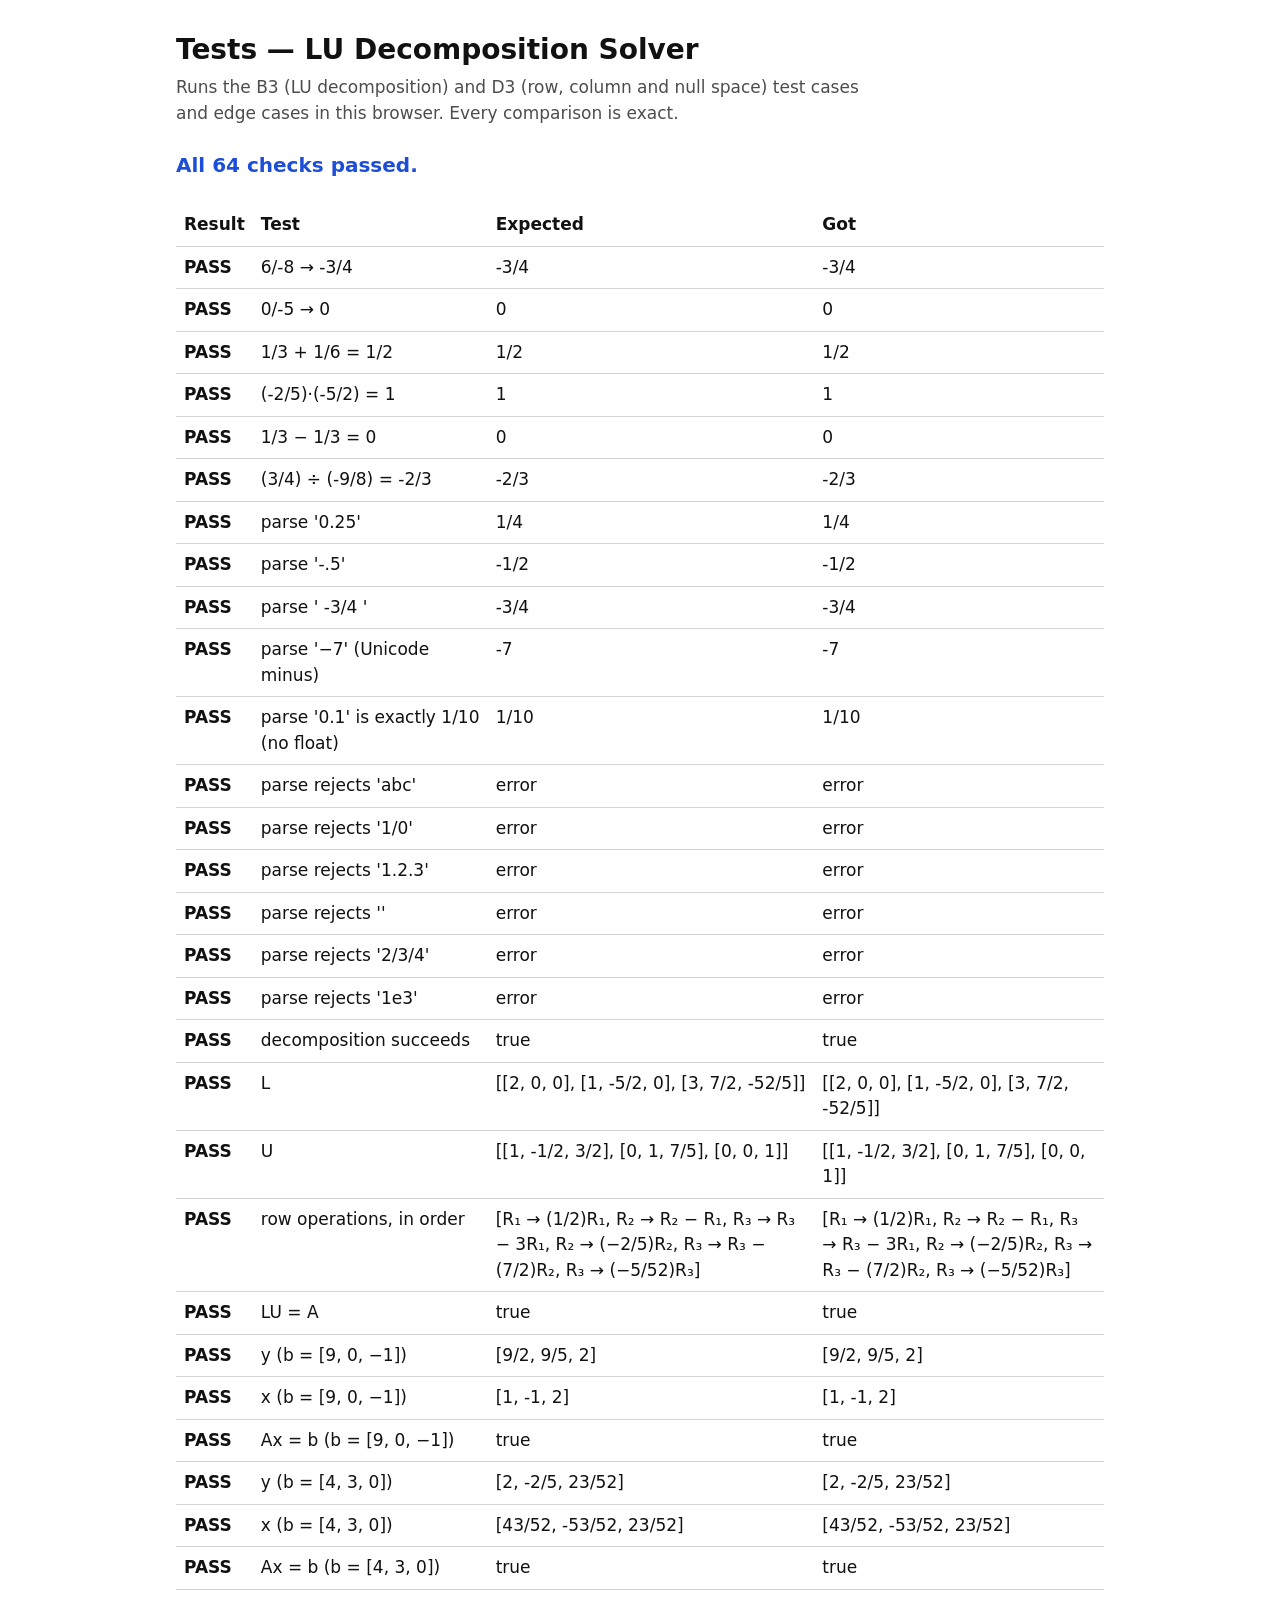
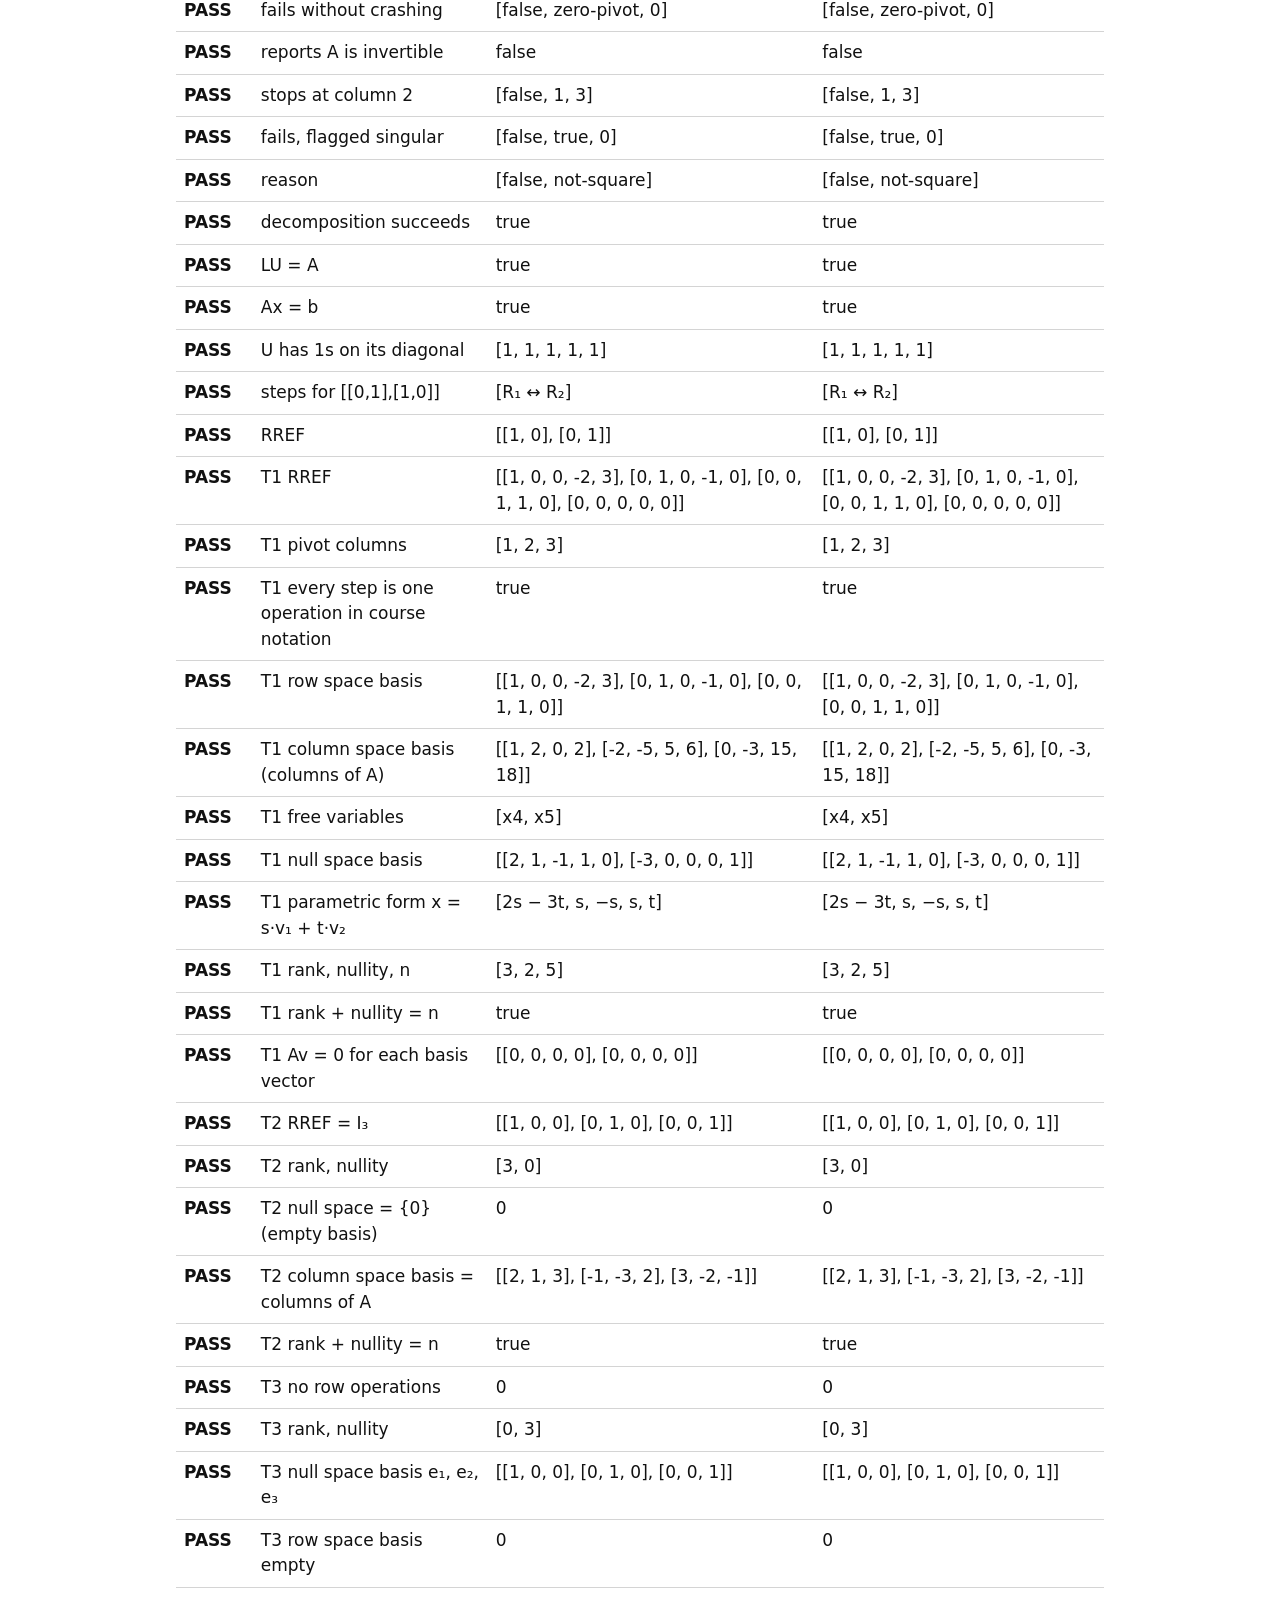
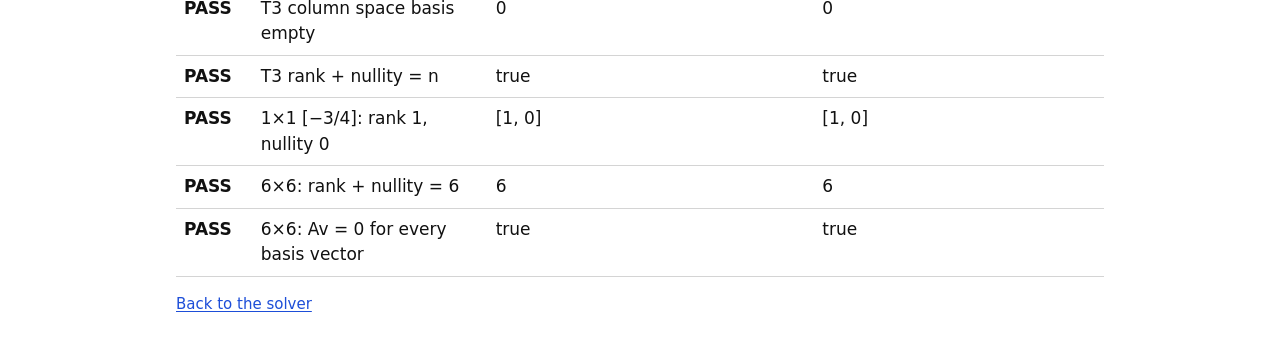
==== tests.html @ f3bad5f9 "Add demo credit, hide tests link, version asset URLs" ====
<!doctype html>
<html lang="en">
<head>
  <meta charset="utf-8">
  <meta name="viewport" content="width=device-width, initial-scale=1">
  <meta name="robots" content="noindex">
  <title>Tests — LU Decomposition Solver</title>
  <link rel="stylesheet" href="style.css?v=2">
  <style>
    .t-table { width: 100%; border-collapse: collapse; font-variant-numeric: tabular-nums; }
    .t-table th, .t-table td { text-align: left; vertical-align: top; padding: var(--s1); border-bottom: 1px solid var(--line-soft); }
    .t-table td:first-child { font-weight: 700; white-space: nowrap; }
    .t-table code { font-weight: 400; overflow-wrap: anywhere; }
    .t-fail td { background: var(--tint-strong); }
    #summary { font-size: var(--text-lg); font-weight: 700; margin: var(--s3) 0; }
    #summary[data-status="pass"] { color: var(--accent); }
    .t-wrap { overflow-x: auto; }
  </style>
</head>
<body>
  <main class="page">
    <h1>Tests — LU Decomposition Solver</h1>
    <p class="lede">Runs the B3 (LU decomposition) and D3 (row, column and null space) test cases and edge cases in this browser. Every comparison is exact.</p>
    <p id="summary" data-status="running" role="status">Running…</p>
    <div class="t-wrap">
      <table class="t-table">
        <thead><tr><th>Result</th><th>Test</th><th>Expected</th><th>Got</th></tr></thead>
        <tbody id="rows"></tbody>
      </table>
    </div>
    <p class="hint"><a href="index.html">Back to the solver</a></p>
  </main>

  <script src="fraction.js?v=2"></script>
  <script src="rowreduce.js?v=2"></script>
  <script src="lu.js?v=2"></script>
  <script src="spaces.js?v=2"></script>
  <script>
    (function () {
      "use strict";
      const rows = document.getElementById("rows");
      let pass = 0, fail = 0;

      const show = (v) => Array.isArray(v) ? "[" + v.map(show).join(", ") + "]" : String(v);

      function record(name, ok, expected, got) {
        ok ? pass++ : fail++;
        const tr = document.createElement("tr");
        if (!ok) tr.className = "t-fail";
        [ok ? "PASS" : "FAIL", name, expected, got].forEach((t, i) => {
          const td = document.createElement("td");
          if (i >= 2) { const c = document.createElement("code"); c.textContent = t; td.appendChild(c); }
          else td.textContent = t;
          tr.appendChild(td);
        });
        rows.appendChild(tr);
      }

      function eq(name, got, expected) {
        const g = show(got), e = show(expected);
        record(name, g === e, e, g);
      }

      function test(name, fn) {
        try { fn(); } catch (err) { record(name, false, "no exception", "threw: " + err.message); }
      }

      const F = (s) => Fraction.parse(s);
      const A = [[2, -1, 3], [1, -3, -2], [3, 2, -1]];

      /* --- Fraction --- */
      test("Fraction reduces and keeps sign in numerator", () => {
        eq("6/-8 → -3/4", new Fraction(6n, -8n).toString(), "-3/4");
        eq("0/-5 → 0", new Fraction(0n, -5n).toString(), "0");
        eq("1/3 + 1/6 = 1/2", F("1/3").add(F("1/6")).toString(), "1/2");
        eq("(-2/5)·(-5/2) = 1", F("-2/5").mul(F("-5/2")).toString(), "1");
        eq("1/3 − 1/3 = 0", F("1/3").sub(F("1/3")).toString(), "0");
        eq("(3/4) ÷ (-9/8) = -2/3", F("3/4").div(F("-9/8")).toString(), "-2/3");
      });
      test("Fraction.parse accepts integers, decimals, fractions", () => {
        eq("parse '0.25'", F("0.25").toString(), "1/4");
        eq("parse '-.5'", F("-.5").toString(), "-1/2");
        eq("parse ' -3/4 '", F(" -3/4 ").toString(), "-3/4");
        eq("parse '−7' (Unicode minus)", F("−7").toString(), "-7");
        eq("parse '0.1' is exactly 1/10 (no float)", F("0.1").toString(), "1/10");
      });
      test("Fraction.parse rejects bad input", () => {
        ["abc", "1/0", "1.2.3", "", "2/3/4", "1e3"].forEach((s) => {
          let threw = false;
          try { F(s); } catch (e) { threw = true; }
          record("parse rejects '" + s + "'", threw, "error", threw ? "error" : "accepted");
        });
      });

      /* --- Problem A: decomposition --- */
      test("Problem A: L and U", () => {
        const lu = LU.luDecompose(A);
        eq("decomposition succeeds", lu.ok, true);
        eq("L", lu.L.map((r) => r.map(String)), [["2", "0", "0"], ["1", "-5/2", "0"], ["3", "7/2", "-52/5"]]);
        eq("U", lu.U.map((r) => r.map(String)), [["1", "-1/2", "3/2"], ["0", "1", "7/5"], ["0", "0", "1"]]);
        eq("row operations, in order", lu.steps.map((s) => s.text),
          ["R₁ → (1/2)R₁", "R₂ → R₂ − R₁", "R₃ → R₃ − 3R₁", "R₂ → (−2/5)R₂", "R₃ → R₃ − (7/2)R₂", "R₃ → (−5/52)R₃"]);
        eq("LU = A", LU.matricesEqual(LU.multiply(lu.L, lu.U), A), true);
      });

      /* --- Problem A with b = [9, 0, -1] --- */
      test("Problem A, b = [9, 0, −1]", () => {
        const r = LU.solve(A, [9, 0, -1]);
        eq("y (b = [9, 0, −1])", r.forward.y.map(String), ["9/2", "9/5", "2"]);
        eq("x (b = [9, 0, −1])", r.back.x.map(String), ["1", "-1", "2"]);
        eq("Ax = b (b = [9, 0, −1])", r.check.axEqualsB, true);
      });

      /* --- Problem A.5 with b = [4, 3, 0] --- */
      test("Problem A.5, b = [4, 3, 0]", () => {
        const r = LU.solve(A, [4, 3, 0]);
        eq("y (b = [4, 3, 0])", r.forward.y.map(String), ["2", "-2/5", "23/52"]);
        eq("x (b = [4, 3, 0])", r.back.x.map(String), ["43/52", "-53/52", "23/52"]);
        eq("Ax = b (b = [4, 3, 0])", r.check.axEqualsB, true);
      });

      /* --- Edge cases --- */
      test("Zero pivot, invertible A (needs a row exchange)", () => {
        const r = LU.luDecompose([[0, 1], [1, 0]]);
        eq("fails without crashing", [r.ok, r.reason, r.column], [false, "zero-pivot", 0]);
        eq("reports A is invertible", r.singular, false);
      });
      test("Zero pivot appears mid-way", () => {
        const r = LU.luDecompose([[1, 2, 3], [2, 4, 5], [1, 3, 4]]);
        eq("stops at column 2", [r.ok, r.column, r.steps.length], [false, 1, 3]);
      });
      test("Singular A", () => {
        const r = LU.luDecompose([[1, 2], [2, 4]]);
        eq("fails, flagged singular", [r.ok, r.singular, String(r.det)], [false, true, "0"]);
      });
      test("Non-square A is rejected", () => {
        const r = LU.luDecompose([[1, 2, 3], [4, 5, 6]]);
        eq("reason", [r.ok, r.reason], [false, "not-square"]);
      });
      test("5×5 with fractional input still satisfies LU = A and Ax = b", () => {
        const M = [["2", "1/2", "0", "1", "-3"], ["4", "3", "1", "0", "2"], ["-2", "0.5", "5", "1", "1"],
                   ["6", "1", "2", "7", "0"], ["1", "-1", "3", "2", "4/3"]].map((r) => r.map(F));
        const b = ["1", "0", "-2", "3", "1/7"].map(F);
        const r = LU.solve(M, b);
        eq("decomposition succeeds", r.lu.ok, true);
        eq("LU = A", r.check.luEqualsA, true);
        eq("Ax = b", r.check.axEqualsB, true);
        eq("U has 1s on its diagonal", r.lu.U.map((row, i) => String(row[i])), ["1", "1", "1", "1", "1"]);
      });


      /* ================= D3: Row, Column and Null Spaces ================= */
      const strs = (M) => M.map((r) => (Array.isArray(r) ? r.map(String) : String(r)));

      test("Gauss–Jordan writes row interchanges as R₁ ↔ R₂", () => {
        const r = RowReduce.rref([[0, 1], [1, 0]]);
        eq("steps for [[0,1],[1,0]]", r.steps.map((s) => s.text), ["R₁ ↔ R₂"]);
        eq("RREF", strs(r.rref), [["1", "0"], ["0", "1"]]);
      });

      test("D3 Test 1 (4×5, Anton-style)", () => {
        const T1 = [[1, -2, 0, 0, 3], [2, -5, -3, -2, 6], [0, 5, 15, 10, 0], [2, 6, 18, 8, 6]];
        const r = Spaces.analyze(T1);
        eq("T1 RREF", strs(r.reduction.rref), [["1", "0", "0", "-2", "3"], ["0", "1", "0", "-1", "0"], ["0", "0", "1", "1", "0"], ["0", "0", "0", "0", "0"]]);
        eq("T1 pivot columns", r.reduction.pivots.map((p) => p + 1), [1, 2, 3]);
        eq("T1 every step is one operation in course notation", r.reduction.steps.every((s) => /^R[₁-₉] (→|↔) /.test(s.text)), true);
        eq("T1 row space basis", strs(r.rowBasis), [["1", "0", "0", "-2", "3"], ["0", "1", "0", "-1", "0"], ["0", "0", "1", "1", "0"]]);
        eq("T1 column space basis (columns of A)", r.colBasis.map((c) => c.vector.map(String)), [["1", "2", "0", "2"], ["-2", "-5", "5", "6"], ["0", "-3", "15", "18"]]);
        eq("T1 free variables", r.nullSpace.free.map((f) => "x" + (f + 1)), ["x4", "x5"]);
        eq("T1 null space basis", r.nullSpace.basis.map((b) => b.vector.map(String)), [["2", "1", "-1", "1", "0"], ["-3", "0", "0", "0", "1"]]);
        eq("T1 parametric form x = s·v₁ + t·v₂", r.nullSpace.general, ["2s − 3t", "s", "−s", "s", "t"]);
        eq("T1 rank, nullity, n", [r.rank, r.nullity, r.n], [3, 2, 5]);
        eq("T1 rank + nullity = n", r.dimensionTheoremHolds, true);
        eq("T1 Av = 0 for each basis vector", r.checks.map((c) => c.product.map(String)), [["0", "0", "0", "0"], ["0", "0", "0", "0"]]);
      });

      test("D3 Test 2 (the LU tab's 3×3)", () => {
        const r = Spaces.analyze(A);
        eq("T2 RREF = I₃", strs(r.reduction.rref), [["1", "0", "0"], ["0", "1", "0"], ["0", "0", "1"]]);
        eq("T2 rank, nullity", [r.rank, r.nullity], [3, 0]);
        eq("T2 null space = {0} (empty basis)", r.nullSpace.basis.length, 0);
        eq("T2 column space basis = columns of A", r.colBasis.map((c) => c.vector.map(String)), [["2", "1", "3"], ["-1", "-3", "2"], ["3", "-2", "-1"]]);
        eq("T2 rank + nullity = n", r.dimensionTheoremHolds, true);
      });

      test("D3 Test 3 (2×3 zero matrix)", () => {
        const r = Spaces.analyze([[0, 0, 0], [0, 0, 0]]);
        eq("T3 no row operations", r.reduction.steps.length, 0);
        eq("T3 rank, nullity", [r.rank, r.nullity], [0, 3]);
        eq("T3 null space basis e₁, e₂, e₃", r.nullSpace.basis.map((b) => b.vector.map(String)), [["1", "0", "0"], ["0", "1", "0"], ["0", "0", "1"]]);
        eq("T3 row space basis empty", r.rowBasis.length, 0);
        eq("T3 column space basis empty", r.colBasis.length, 0);
        eq("T3 rank + nullity = n", r.dimensionTheoremHolds, true);
      });

      test("D3 1×1 and 6×6 sizes", () => {
        const one = Spaces.analyze([[F("-3/4")]]);
        eq("1×1 [−3/4]: rank 1, nullity 0", [one.rank, one.nullity], [1, 0]);
        const M = [[1, 2, 3, 4, 5, 6], [2, 4, 6, 8, 10, 12], [0, 1, 0, 1, 0, 1], [1, 0, 1, 0, 1, 0], [F("1/2"), 1, F("3/2"), 2, F("5/2"), 3], [3, 3, 3, 3, 3, 3]];
        const r = Spaces.analyze(M);
        eq("6×6: rank + nullity = 6", r.rank + r.nullity, 6);
        eq("6×6: Av = 0 for every basis vector", r.checks.every((c) => c.isZero), true);
      });

      const s = document.getElementById("summary");
      s.textContent = fail === 0 ? "All " + pass + " checks passed." : fail + " of " + (pass + fail) + " checks failed.";
      s.dataset.status = fail === 0 ? "pass" : "fail";
      s.dataset.pass = pass;
      s.dataset.fail = fail;
    })();
  </script>
</body>
</html>
---- style.css ----
/* LU Decomposition Solver — tokens are documented in DESIGN.md */

:root {
  /* Color: black, white, one accent. Grays are tints of black. */
  --ink: #111;
  --paper: #fff;
  --accent: #1d4ed8;
  --ink-muted: #4d4d4d;          /* 8.3:1 on white, secondary text */
  --line: #767676;               /* 4.5:1, input borders */
  --line-soft: #d4d4d4;          /* dividers, not text */
  --tint: rgba(17, 17, 17, 0.05);/* hover / skipped-step fill */
  --tint-strong: rgba(17, 17, 17, 0.1);

  /* Type: one system stack */
  --font: system-ui, -apple-system, "Segoe UI", Roboto, "Helvetica Neue", Arial, sans-serif;
  --text: 1.0625rem;  /* 17px body — larger for easy reading */
  --text-sm: 0.9375rem;
  --text-lg: 1.25rem;
  --text-xl: 1.75rem;

  /* Space: multiples of 8px */
  --s1: 8px;
  --s2: 16px;
  --s3: 24px;
  --s4: 32px;
  --s6: 48px;
  --s8: 64px;

  /* Radius */
  --r: 4px;

  --cell-w: 64px;
}

*,
*::before,
*::after { box-sizing: border-box; }

html { -webkit-text-size-adjust: 100%; }

body {
  margin: 0;
  background: var(--paper);
  color: var(--ink);
  font-family: var(--font);
  font-size: var(--text);
  line-height: 1.5;
}

.page {
  max-width: 960px;
  margin: 0 auto;
  padding: var(--s4) var(--s2);
}

h1, h2, h3 { line-height: 1.25; margin: 0; font-weight: 700; }
h1 { font-size: var(--text-xl); }
h2 { font-size: var(--text-xl); margin-bottom: var(--s3); }
h3 { font-size: var(--text-lg); margin-bottom: var(--s2); }
p { margin: 0; }
var, cite { font-style: normal; font-weight: 600; }
code { font-family: var(--font); font-weight: 600; font-variant-numeric: tabular-nums; }
a { color: var(--accent); text-underline-offset: 2px; }
a:hover { text-decoration-thickness: 2px; }

:focus-visible { outline: 3px solid var(--accent); outline-offset: 2px; }
h2:focus { outline: none; }

.visually-hidden {
  position: absolute; width: 1px; height: 1px; overflow: hidden;
  clip: rect(0 0 0 0); white-space: nowrap;
}

.intro { margin-bottom: var(--s4); }
.lede { margin-top: var(--s1); max-width: 64ch; color: var(--ink-muted); }
.demo-note { margin-top: var(--s1); font-size: var(--text-sm); font-weight: 600; }

/* ---------- Input panel ---------- */

.input-panel {
  border: 1px solid var(--line-soft);
  border-radius: 8px;
  padding: var(--s3);
}

.controls {
  display: flex;
  flex-wrap: wrap;
  align-items: flex-end;
  gap: var(--s2);
  margin-bottom: var(--s3);
}

.field { display: flex; flex-direction: column; gap: var(--s1); }
.field-label { font-size: var(--text-sm); font-weight: 600; }

select,
.cell {
  font: inherit;
  font-variant-numeric: tabular-nums;
  color: var(--ink);
  background: var(--paper);
  border: 1px solid var(--line);
  border-radius: var(--r);
  min-height: 48px;
}

select { padding: 0 var(--s4) 0 var(--s2); cursor: pointer; }
select:hover,
.cell:hover { border-color: var(--ink); }
select:focus-visible,
.cell:focus-visible { border-color: var(--accent); }
select:disabled,
.cell:disabled { background: var(--tint); color: var(--ink-muted); cursor: not-allowed; }

.entry-wrap { overflow-x: auto; padding: var(--s1) 0; }
.entry { display: flex; gap: var(--s3); align-items: flex-start; width: max-content; }
.entry-block { display: flex; flex-direction: column; gap: var(--s1); }
.entry-label { font-weight: 700; font-size: var(--text-lg); padding-left: var(--s2); }

.grid {
  display: grid;
  grid-template-columns: repeat(var(--cols, 3), var(--cell-w));
  gap: var(--s1);
}
.grid-b { grid-template-columns: var(--cell-w); }

.cell {
  width: var(--cell-w);
  padding: 0 var(--s1);
  text-align: center;
}
.cell[aria-invalid="true"] {
  border: 2px solid var(--ink);
  background: var(--tint-strong);
}

/* Square brackets drawn with borders */
.bracket,
.m-bracket {
  position: relative;
  width: max-content;
  padding: var(--s1) var(--s2);
}
.bracket::before, .bracket::after,
.m-bracket::before, .m-bracket::after {
  content: "";
  position: absolute;
  top: 0;
  bottom: 0;
  width: 8px;
  border: 2px solid var(--ink);
}
.bracket::before, .m-bracket::before { left: 0; border-right: 0; }
.bracket::after, .m-bracket::after { right: 0; border-left: 0; }

.hint { margin-top: var(--s2); font-size: var(--text-sm); color: var(--ink-muted); max-width: 64ch; }
.hint code { color: var(--ink); }

.message { display: none; }
.message.is-visible {
  display: block;
  margin-top: var(--s2);
  padding: var(--s2);
  border-left: 4px solid var(--ink);
  background: var(--tint);
  font-weight: 600;
}

.actions {
  display: flex;
  flex-wrap: wrap;
  align-items: center;
  gap: var(--s2);
  margin-top: var(--s3);
}
.hint-inline { font-size: var(--text-sm); color: var(--ink-muted); }

/* ---------- Buttons ---------- */

.button {
  font: inherit;
  font-weight: 600;
  min-height: 48px;
  padding: 0 var(--s3);
  border-radius: var(--r);
  cursor: pointer;
  text-underline-offset: 3px;
}
.button.primary {
  background: var(--accent);
  border: 2px solid var(--accent);
  color: var(--paper);
  font-size: var(--text-lg);
  padding: 0 var(--s4);
}
.button.primary:hover { text-decoration: underline; box-shadow: inset 0 0 0 2px var(--paper); }
.button.primary:active { box-shadow: inset 0 0 0 3px var(--paper); }

.button.secondary {
  background: var(--paper);
  border: 1px solid var(--line);
  color: var(--ink);
}
.button.secondary:hover { border-color: var(--ink); background: var(--tint); }
.button.secondary:active { background: var(--tint-strong); }

.button:disabled,
.button:disabled:hover {
  background: var(--tint-strong);
  border-color: var(--line-soft);
  color: var(--ink-muted);
  text-decoration: none;
  box-shadow: none;
  cursor: not-allowed;
}

/* ---------- Results ---------- */

.results { margin-top: var(--s8); }

.block { padding-top: var(--s4); margin-top: var(--s4); border-top: 1px solid var(--line-soft); }
.block:first-child { margin-top: 0; }
.block-intro { color: var(--ink-muted); margin-bottom: var(--s2); max-width: 64ch; }

.scroll-x { overflow-x: auto; max-width: 100%; }

.labeled {
  display: flex;
  align-items: center;
  gap: var(--s1);
  margin: var(--s1) 0;
  width: max-content;
}
.m-name { font-weight: 700; font-size: var(--text-lg); }
.eq { font-size: var(--text-lg); }

.m-grid { display: table; border-collapse: separate; border-spacing: var(--s2) 0; margin: 0 calc(-1 * var(--s2) + var(--s1)); }
.m-row { display: table-row; }
.m-cell {
  display: table-cell;
  text-align: right;
  padding: 2px 0;
  font-variant-numeric: tabular-nums;
  white-space: nowrap;
}
.m-row.is-changed .m-cell { color: var(--accent); font-weight: 700; }

.pair { display: flex; flex-wrap: wrap; gap: var(--s2) var(--s6); }

/* Steps */
.steps { list-style: none; margin: var(--s2) 0 0; padding: 0; counter-reset: step; }
.step-group {
  margin-top: var(--s3);
  font-weight: 700;
  font-size: var(--text-sm);
  text-transform: none;
}
.step-group:first-child { margin-top: 0; }
.step {
  counter-increment: step;
  margin-top: var(--s1);
  padding: var(--s2);
  border: 1px solid var(--line-soft);
  border-radius: 8px;
}
.step.is-skip { background: var(--tint); }
.step-head {
  display: flex;
  flex-wrap: wrap;
  align-items: baseline;
  gap: var(--s1) var(--s3);
}
.step-head::before {
  content: "Step " counter(step);
  font-size: var(--text-sm);
  color: var(--ink-muted);
  min-width: 4.5em;
}
.op { font-weight: 700; font-size: var(--text-lg); font-variant-numeric: tabular-nums; }
.step.is-skip .op { font-weight: 400; font-size: var(--text); }
.l-note { font-variant-numeric: tabular-nums; color: var(--ink-muted); }

/* Substitution */
.subst { margin: 0 0 var(--s2); padding-left: var(--s3); }
.subst li { margin-top: var(--s2); font-variant-numeric: tabular-nums; }
.subst li:first-child { margin-top: 0; }
.subst-eq { font-weight: 400; }
.subst-work { color: var(--ink-muted); overflow-wrap: anywhere; }
.subst-value { font-weight: 700; }

.answer h3 { color: var(--accent); }
.answer-line { font-size: var(--text-lg); font-weight: 700; font-variant-numeric: tabular-nums; margin-top: var(--s1); }

.check-line { margin-top: var(--s2); color: var(--ink-muted); }
.verdict { font-weight: 700; margin-top: var(--s1); }

.block-fail { border-top: 2px solid var(--ink); }
.fail-text { font-weight: 600; max-width: 64ch; margin-bottom: var(--s2); }


/* ---------- Phone ---------- */

@media (max-width: 480px) {
  :root { --cell-w: 48px; --text-xl: 1.5rem; }
  .page { padding: var(--s3) var(--s2); }
  .input-panel { padding: var(--s2); }
  .entry { gap: var(--s2); flex-wrap: wrap; width: auto; }
  .bracket { padding: var(--s1); }
  .button.primary { width: 100%; }
  .actions { flex-direction: column; align-items: stretch; }
}

/* ---------- Topic tabs (v2) ---------- */

.tabs { margin-bottom: var(--s6); border-bottom: 1px solid var(--line-soft); }
.tab-list {
  list-style: none;
  margin: 0;
  padding: 0;
  display: grid;
  grid-template-columns: repeat(auto-fill, minmax(216px, 1fr));
  gap: 0 var(--s2);
}
.tab {
  display: grid;
  grid-template-columns: 2.75em 1fr;
  align-content: start;
  min-height: 48px;
  padding: var(--s1);
  border-bottom: 3px solid transparent;
  color: var(--ink);
  text-decoration: none;
  line-height: 1.35;
}
.tab-code {
  font-weight: 700;
  font-variant-numeric: tabular-nums;
}
.tab-status { grid-column: 2; font-size: var(--text-sm); }
a.tab { font-weight: 600; }
a.tab:hover { background: var(--tint); border-bottom-color: var(--ink); }
a.tab[aria-current="page"] { color: var(--accent); border-bottom-color: var(--accent); }
a.tab[aria-current="page"]:hover { background: var(--tint); }
.tab.is-planned { color: var(--ink-muted); cursor: not-allowed; }

.panel-head { margin-bottom: var(--s3); }
.panel-head h2 { margin-bottom: var(--s1); }
.panel-head .tab-code { margin-right: var(--s1); }

.method-note {
  margin-top: var(--s6);
  padding-top: var(--s3);
  border-top: 1px solid var(--line-soft);
  color: var(--ink-muted);
  font-size: var(--text-sm);
  max-width: 80ch;
}

/* ---------- D3 pieces ---------- */

.m-cell.is-changed { color: var(--accent); font-weight: 700; }
.term { display: inline-flex; align-items: center; gap: var(--s1); }
.labeled.math-row { flex-wrap: wrap; width: auto; row-gap: var(--s2); }
.vector-list { display: flex; flex-wrap: wrap; gap: 0 var(--s4); }
.facts {
  display: grid;
  grid-template-columns: max-content 1fr;
  gap: var(--s1) var(--s3);
  margin: var(--s2) 0;
  font-variant-numeric: tabular-nums;
}
.facts dt { font-weight: 700; }
.facts dd { margin: 0; }

@media (max-width: 640px) {
  .tab-list { display: flex; overflow-x: auto; gap: 0; }
  .tab-list li { flex: 0 0 auto; }
  .tab { width: 184px; }
}

@media (max-width: 480px) {
  .facts { grid-template-columns: 1fr; gap: 0; }
  .facts dd { margin-bottom: var(--s1); }
}
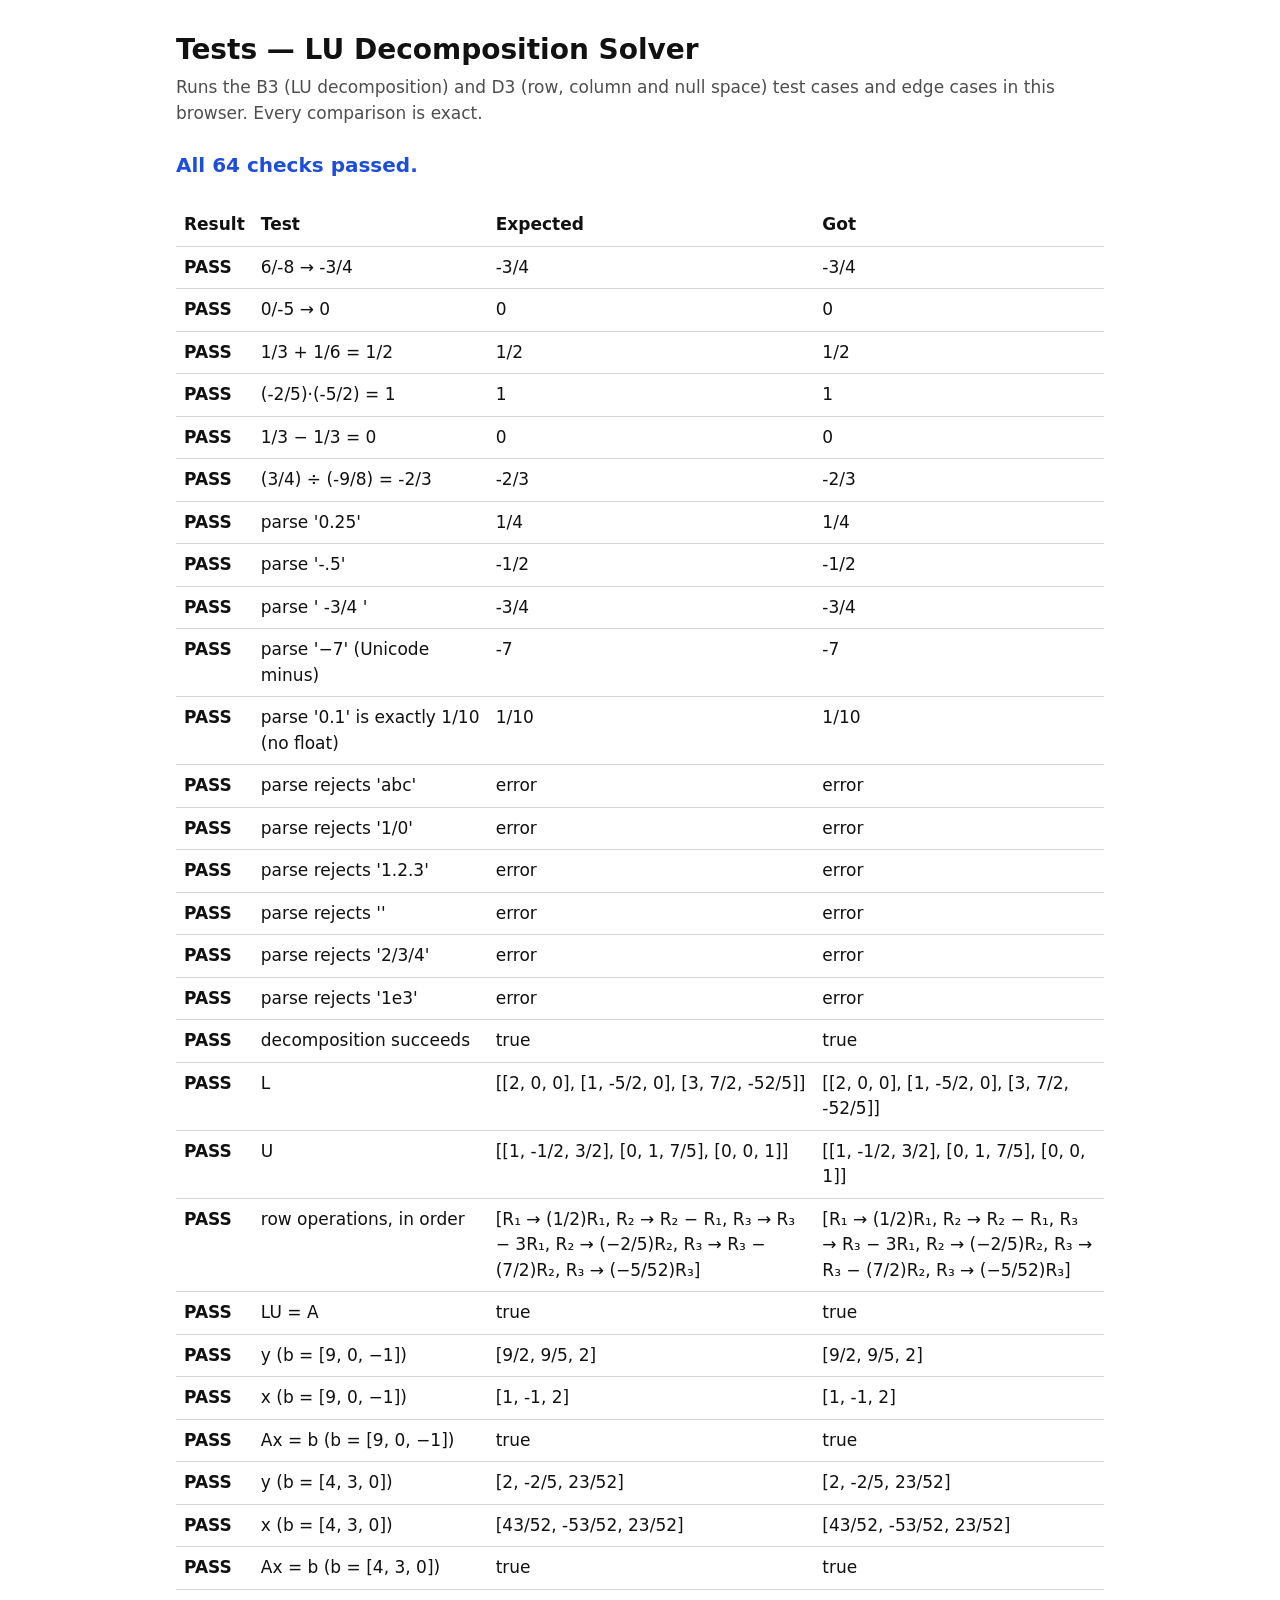
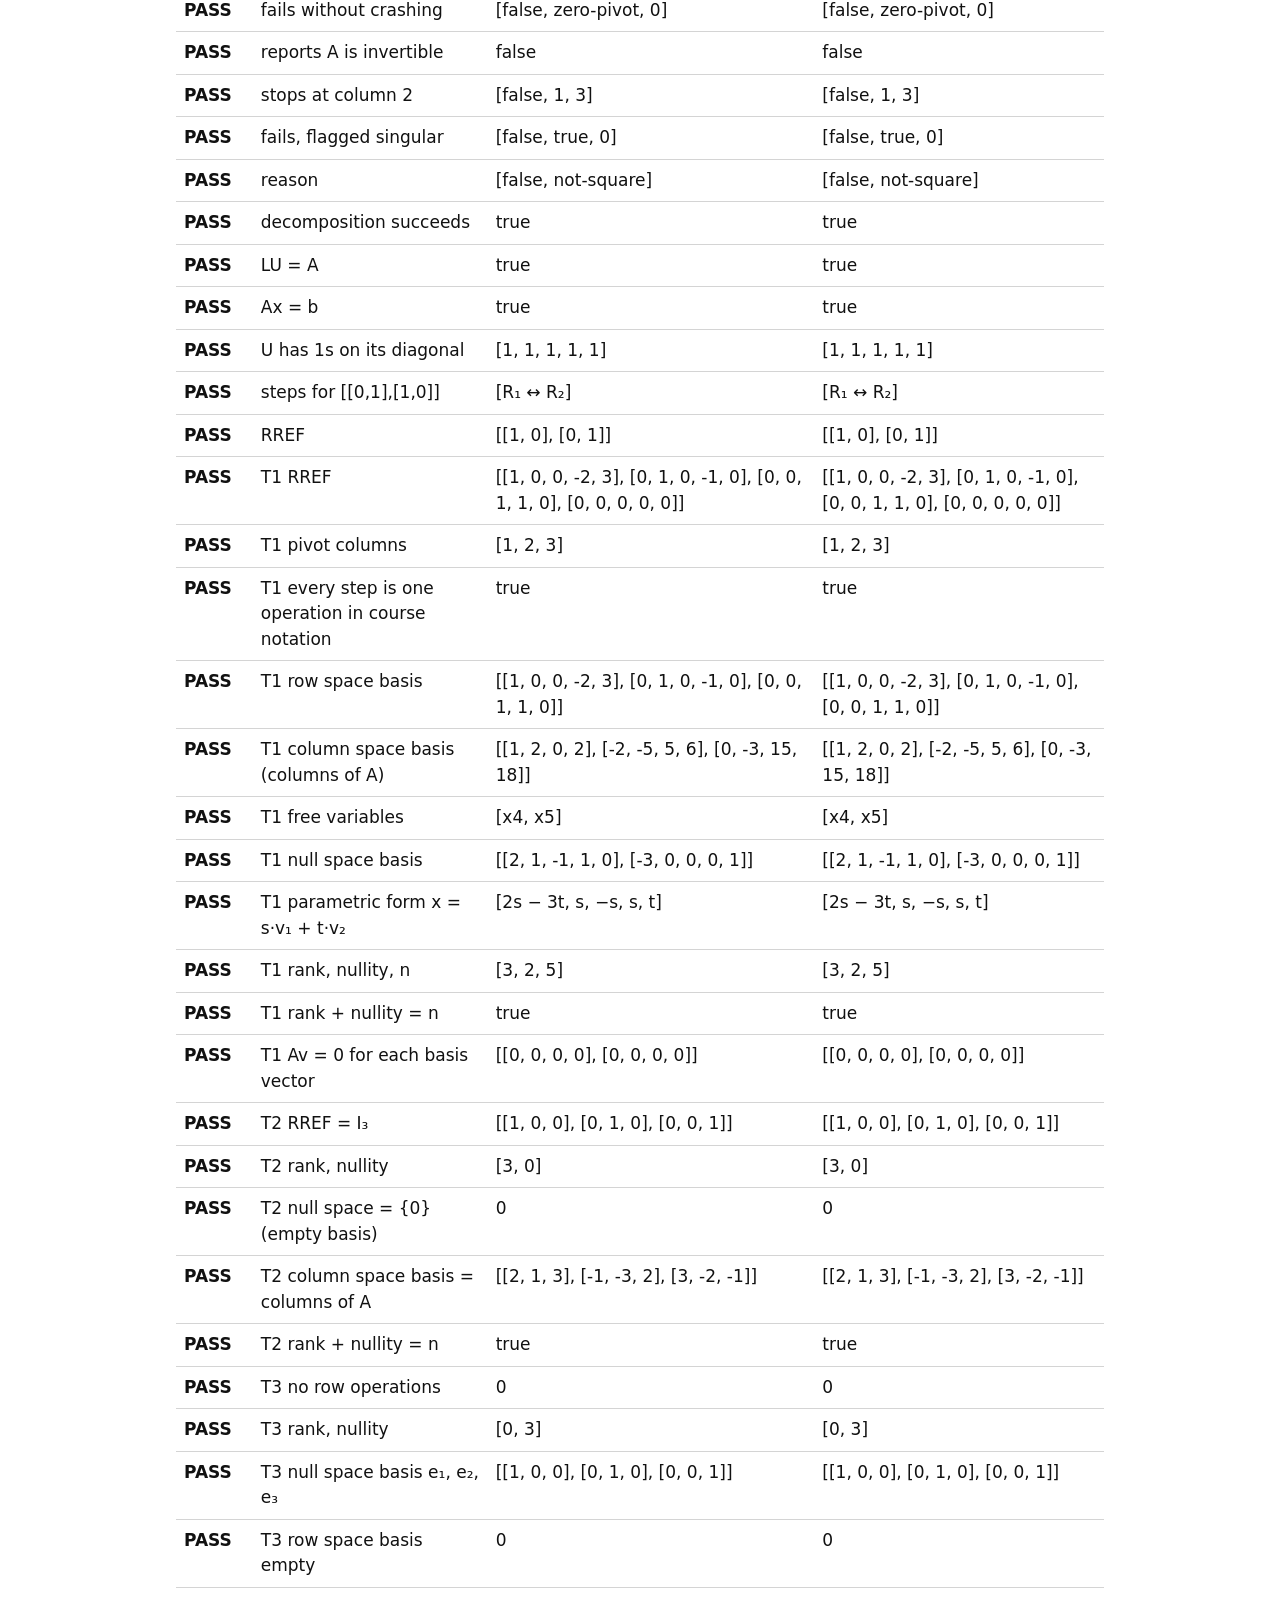
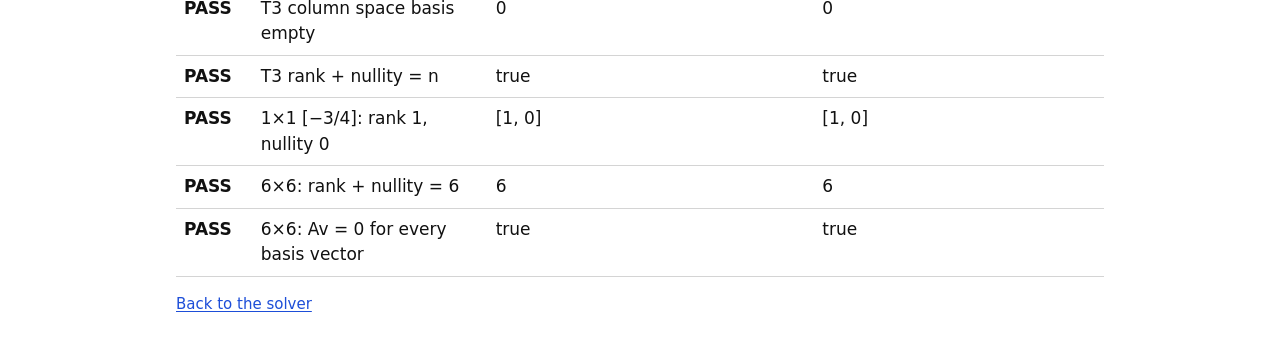
==== commit f8e14cd0: "Let short paragraphs use the full column width" ====
--- a/tests.html
+++ b/tests.html
@@ -5,7 +5,7 @@
   <meta name="viewport" content="width=device-width, initial-scale=1">
   <meta name="robots" content="noindex">
   <title>Tests — LU Decomposition Solver</title>
-  <link rel="stylesheet" href="style.css?v=2">
+  <link rel="stylesheet" href="style.css?v=3">
   <style>
     .t-table { width: 100%; border-collapse: collapse; font-variant-numeric: tabular-nums; }
     .t-table th, .t-table td { text-align: left; vertical-align: top; padding: var(--s1); border-bottom: 1px solid var(--line-soft); }
@@ -31,10 +31,10 @@
     <p class="hint"><a href="index.html">Back to the solver</a></p>
   </main>
 
-  <script src="fraction.js?v=2"></script>
-  <script src="rowreduce.js?v=2"></script>
-  <script src="lu.js?v=2"></script>
-  <script src="spaces.js?v=2"></script>
+  <script src="fraction.js?v=3"></script>
+  <script src="rowreduce.js?v=3"></script>
+  <script src="lu.js?v=3"></script>
+  <script src="spaces.js?v=3"></script>
   <script>
     (function () {
       "use strict";
--- a/style.css
+++ b/style.css
@@ -57,7 +57,7 @@
 h1 { font-size: var(--text-xl); }
 h2 { font-size: var(--text-xl); margin-bottom: var(--s3); }
 h3 { font-size: var(--text-lg); margin-bottom: var(--s2); }
-p { margin: 0; }
+p { margin: 0; text-wrap: pretty; }
 var, cite { font-style: normal; font-weight: 600; }
 code { font-family: var(--font); font-weight: 600; font-variant-numeric: tabular-nums; }
 a { color: var(--accent); text-underline-offset: 2px; }
@@ -72,7 +72,7 @@
 }
 
 .intro { margin-bottom: var(--s4); }
-.lede { margin-top: var(--s1); max-width: 64ch; color: var(--ink-muted); }
+.lede { margin-top: var(--s1); color: var(--ink-muted); }
 .demo-note { margin-top: var(--s1); font-size: var(--text-sm); font-weight: 600; }
 
 /* ---------- Input panel ---------- */
@@ -154,7 +154,7 @@
 .bracket::before, .m-bracket::before { left: 0; border-right: 0; }
 .bracket::after, .m-bracket::after { right: 0; border-left: 0; }
 
-.hint { margin-top: var(--s2); font-size: var(--text-sm); color: var(--ink-muted); max-width: 64ch; }
+.hint { margin-top: var(--s2); font-size: var(--text-sm); color: var(--ink-muted); }
 .hint code { color: var(--ink); }
 
 .message { display: none; }
@@ -221,7 +221,7 @@
 
 .block { padding-top: var(--s4); margin-top: var(--s4); border-top: 1px solid var(--line-soft); }
 .block:first-child { margin-top: 0; }
-.block-intro { color: var(--ink-muted); margin-bottom: var(--s2); max-width: 64ch; }
+.block-intro { color: var(--ink-muted); margin-bottom: var(--s2); }
 
 .scroll-x { overflow-x: auto; max-width: 100%; }
 
@@ -296,7 +296,7 @@
 .verdict { font-weight: 700; margin-top: var(--s1); }
 
 .block-fail { border-top: 2px solid var(--ink); }
-.fail-text { font-weight: 600; max-width: 64ch; margin-bottom: var(--s2); }
+.fail-text { font-weight: 600; margin-bottom: var(--s2); }
 
 
 /* ---------- Phone ---------- */
@@ -354,7 +354,7 @@
   border-top: 1px solid var(--line-soft);
   color: var(--ink-muted);
   font-size: var(--text-sm);
-  max-width: 80ch;
+ 
 }
 
 /* ---------- D3 pieces ---------- */
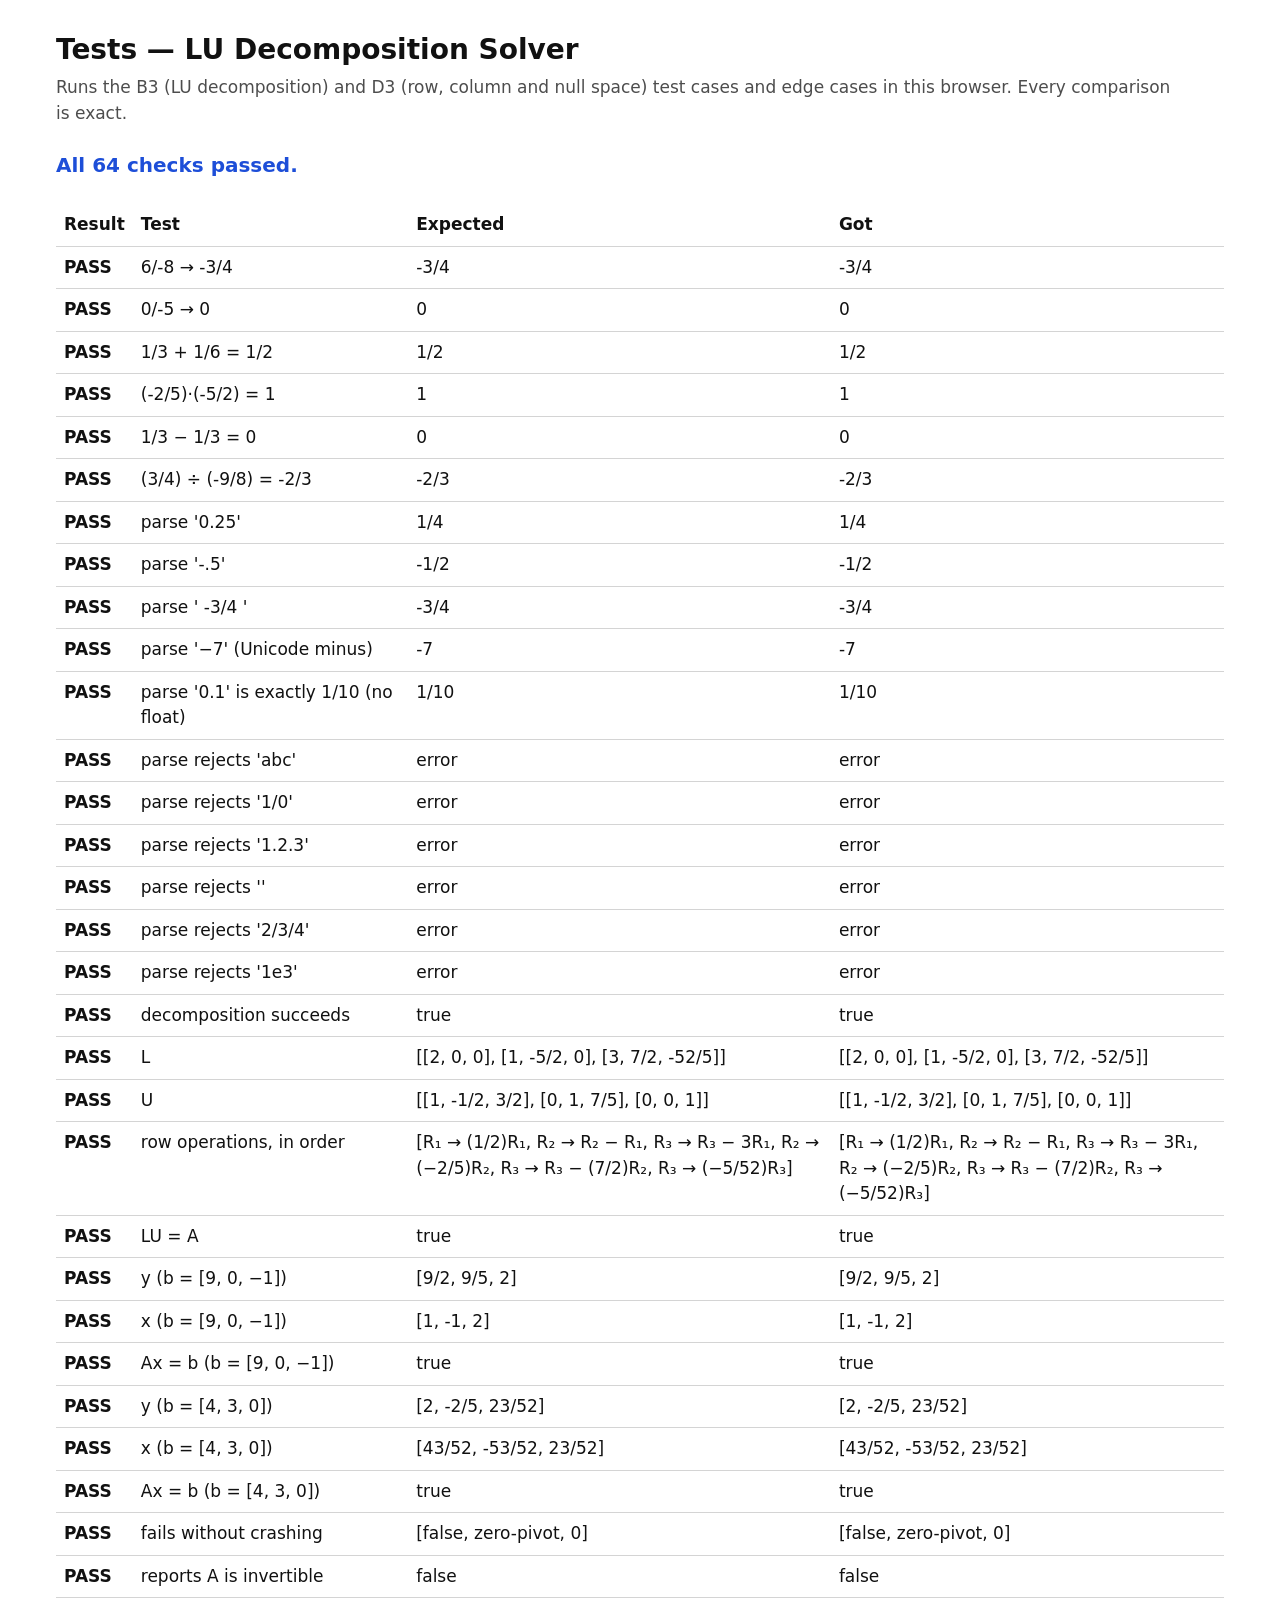
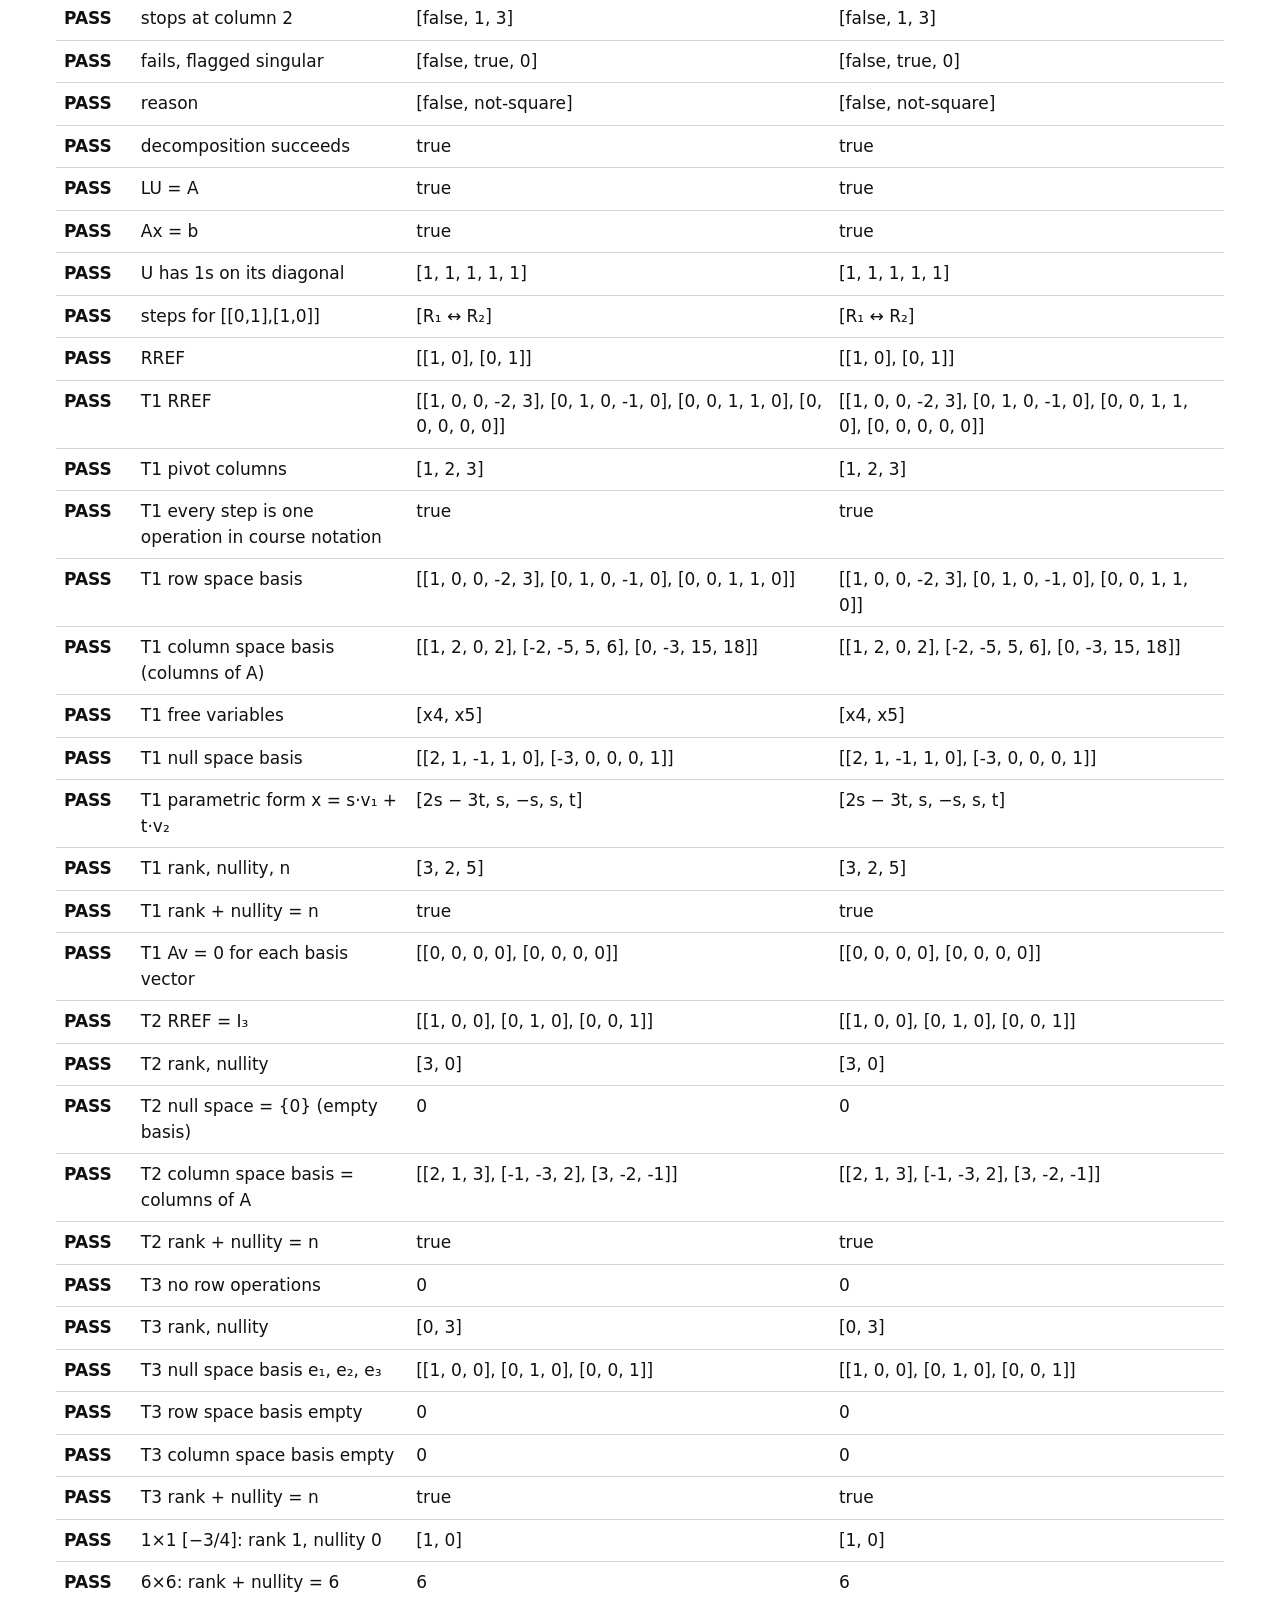
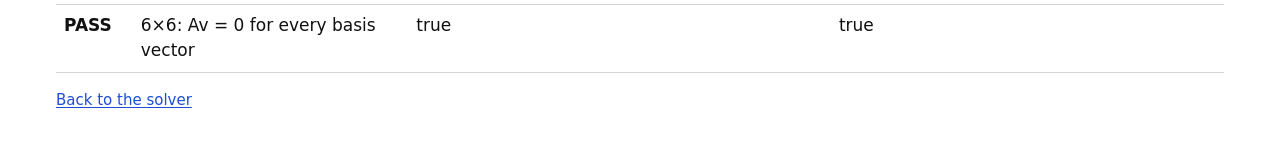
==== commit c6957df8: "Move topic list to a side column and drop slide codes" ====
--- a/tests.html
+++ b/tests.html
@@ -5,7 +5,7 @@
   <meta name="viewport" content="width=device-width, initial-scale=1">
   <meta name="robots" content="noindex">
   <title>Tests — LU Decomposition Solver</title>
-  <link rel="stylesheet" href="style.css?v=3">
+  <link rel="stylesheet" href="style.css?v=6">
   <style>
     .t-table { width: 100%; border-collapse: collapse; font-variant-numeric: tabular-nums; }
     .t-table th, .t-table td { text-align: left; vertical-align: top; padding: var(--s1); border-bottom: 1px solid var(--line-soft); }
@@ -31,10 +31,10 @@
     <p class="hint"><a href="index.html">Back to the solver</a></p>
   </main>
 
-  <script src="fraction.js?v=3"></script>
-  <script src="rowreduce.js?v=3"></script>
-  <script src="lu.js?v=3"></script>
-  <script src="spaces.js?v=3"></script>
+  <script src="fraction.js?v=6"></script>
+  <script src="rowreduce.js?v=6"></script>
+  <script src="lu.js?v=6"></script>
+  <script src="spaces.js?v=6"></script>
   <script>
     (function () {
       "use strict";
--- a/style.css
+++ b/style.css
@@ -48,7 +48,7 @@
 }
 
 .page {
-  max-width: 960px;
+  max-width: 1200px;
   margin: 0 auto;
   padding: var(--s4) var(--s2);
 }
@@ -73,7 +73,8 @@
 
 .intro { margin-bottom: var(--s4); }
 .lede { margin-top: var(--s1); color: var(--ink-muted); }
-.demo-note { margin-top: var(--s1); font-size: var(--text-sm); font-weight: 600; }
+.site-footer { padding-top: 0; }
+.site-footer p { padding-top: var(--s3); border-top: 1px solid var(--line-soft); color: var(--ink-muted); font-size: var(--text-sm); }
 
 /* ---------- Input panel ---------- */
 
@@ -311,51 +312,41 @@
   .actions { flex-direction: column; align-items: stretch; }
 }
 
-/* ---------- Topic tabs (v2) ---------- */
-
-.tabs { margin-bottom: var(--s6); border-bottom: 1px solid var(--line-soft); }
-.tab-list {
-  list-style: none;
-  margin: 0;
-  padding: 0;
+/* ---------- Topic navigation: side column ---------- */
+
+.layout {
   display: grid;
-  grid-template-columns: repeat(auto-fill, minmax(216px, 1fr));
-  gap: 0 var(--s2);
-}
+  grid-template-columns: 232px minmax(0, 1fr);
+  gap: var(--s6);
+  align-items: start;
+}
+.layout-main { min-width: 0; }
+
+.tabs {
+  position: sticky;
+  top: var(--s3);
+  border-right: 1px solid var(--line-soft);
+}
+.tab-list { list-style: none; margin: 0; padding: 0; }
 .tab {
-  display: grid;
-  grid-template-columns: 2.75em 1fr;
-  align-content: start;
+  display: block;
   min-height: 48px;
-  padding: var(--s1);
-  border-bottom: 3px solid transparent;
+  padding: var(--s1) var(--s2);
+  border-left: 3px solid transparent;
   color: var(--ink);
   text-decoration: none;
   line-height: 1.35;
 }
-.tab-code {
-  font-weight: 700;
-  font-variant-numeric: tabular-nums;
-}
-.tab-status { grid-column: 2; font-size: var(--text-sm); }
-a.tab { font-weight: 600; }
-a.tab:hover { background: var(--tint); border-bottom-color: var(--ink); }
-a.tab[aria-current="page"] { color: var(--accent); border-bottom-color: var(--accent); }
+.tab-name { display: block; }
+.tab-status { display: block; font-size: var(--text-sm); }
+a.tab { font-weight: 600; display: flex; align-items: center; }
+a.tab:hover { background: var(--tint); border-left-color: var(--ink); }
+a.tab[aria-current="page"] { color: var(--accent); border-left-color: var(--accent); }
 a.tab[aria-current="page"]:hover { background: var(--tint); }
 .tab.is-planned { color: var(--ink-muted); cursor: not-allowed; }
 
 .panel-head { margin-bottom: var(--s3); }
 .panel-head h2 { margin-bottom: var(--s1); }
-.panel-head .tab-code { margin-right: var(--s1); }
-
-.method-note {
-  margin-top: var(--s6);
-  padding-top: var(--s3);
-  border-top: 1px solid var(--line-soft);
-  color: var(--ink-muted);
-  font-size: var(--text-sm);
- 
-}
 
 /* ---------- D3 pieces ---------- */
 
@@ -373,10 +364,15 @@
 .facts dt { font-weight: 700; }
 .facts dd { margin: 0; }
 
-@media (max-width: 640px) {
-  .tab-list { display: flex; overflow-x: auto; gap: 0; }
+/* Narrow screens: the side column becomes a row above the content that scrolls sideways. */
+@media (max-width: 800px) {
+  .layout { grid-template-columns: minmax(0, 1fr); gap: var(--s4); }
+  .tabs { position: static; border-right: 0; border-bottom: 1px solid var(--line-soft); }
+  .tab-list { display: flex; overflow-x: auto; }
   .tab-list li { flex: 0 0 auto; }
-  .tab { width: 184px; }
+  .tab { width: 168px; border-left: 0; border-bottom: 3px solid transparent; }
+  a.tab:hover { border-bottom-color: var(--ink); }
+  a.tab[aria-current="page"] { border-bottom-color: var(--accent); }
 }
 
 @media (max-width: 480px) {
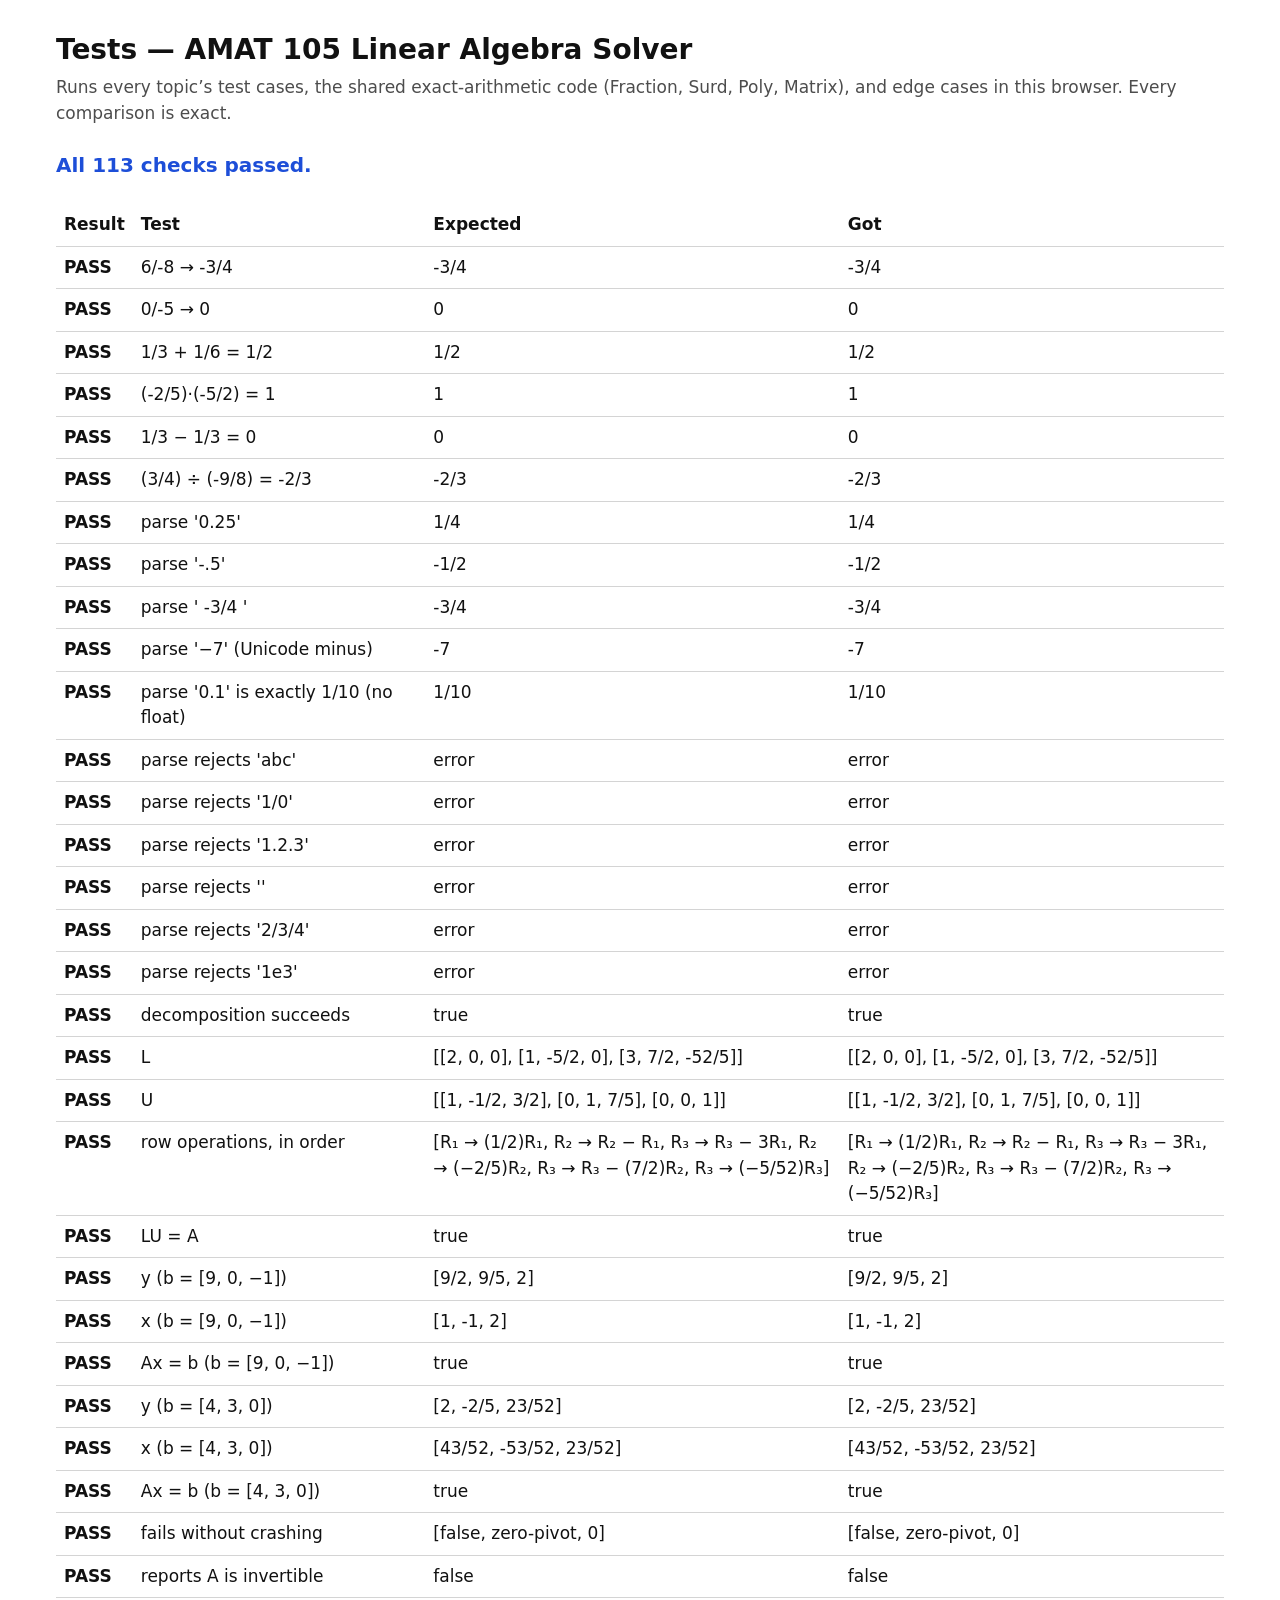
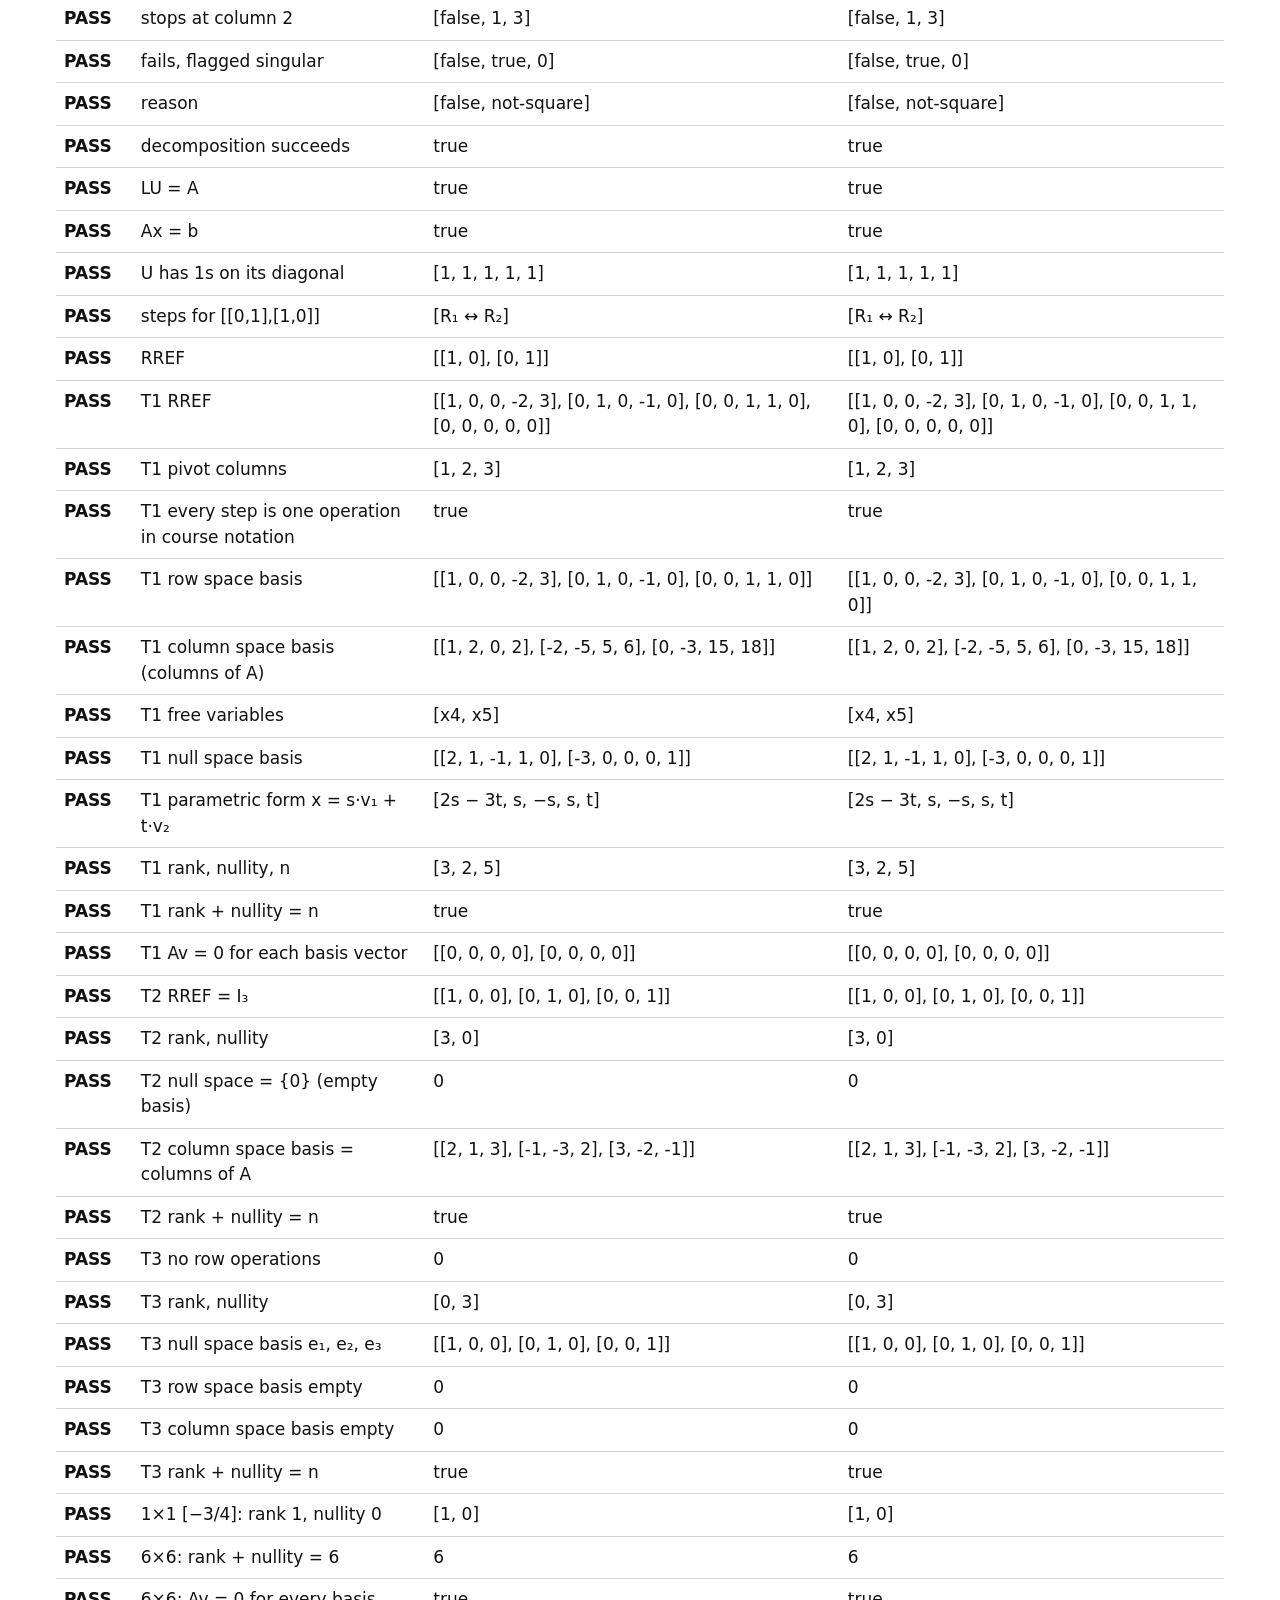
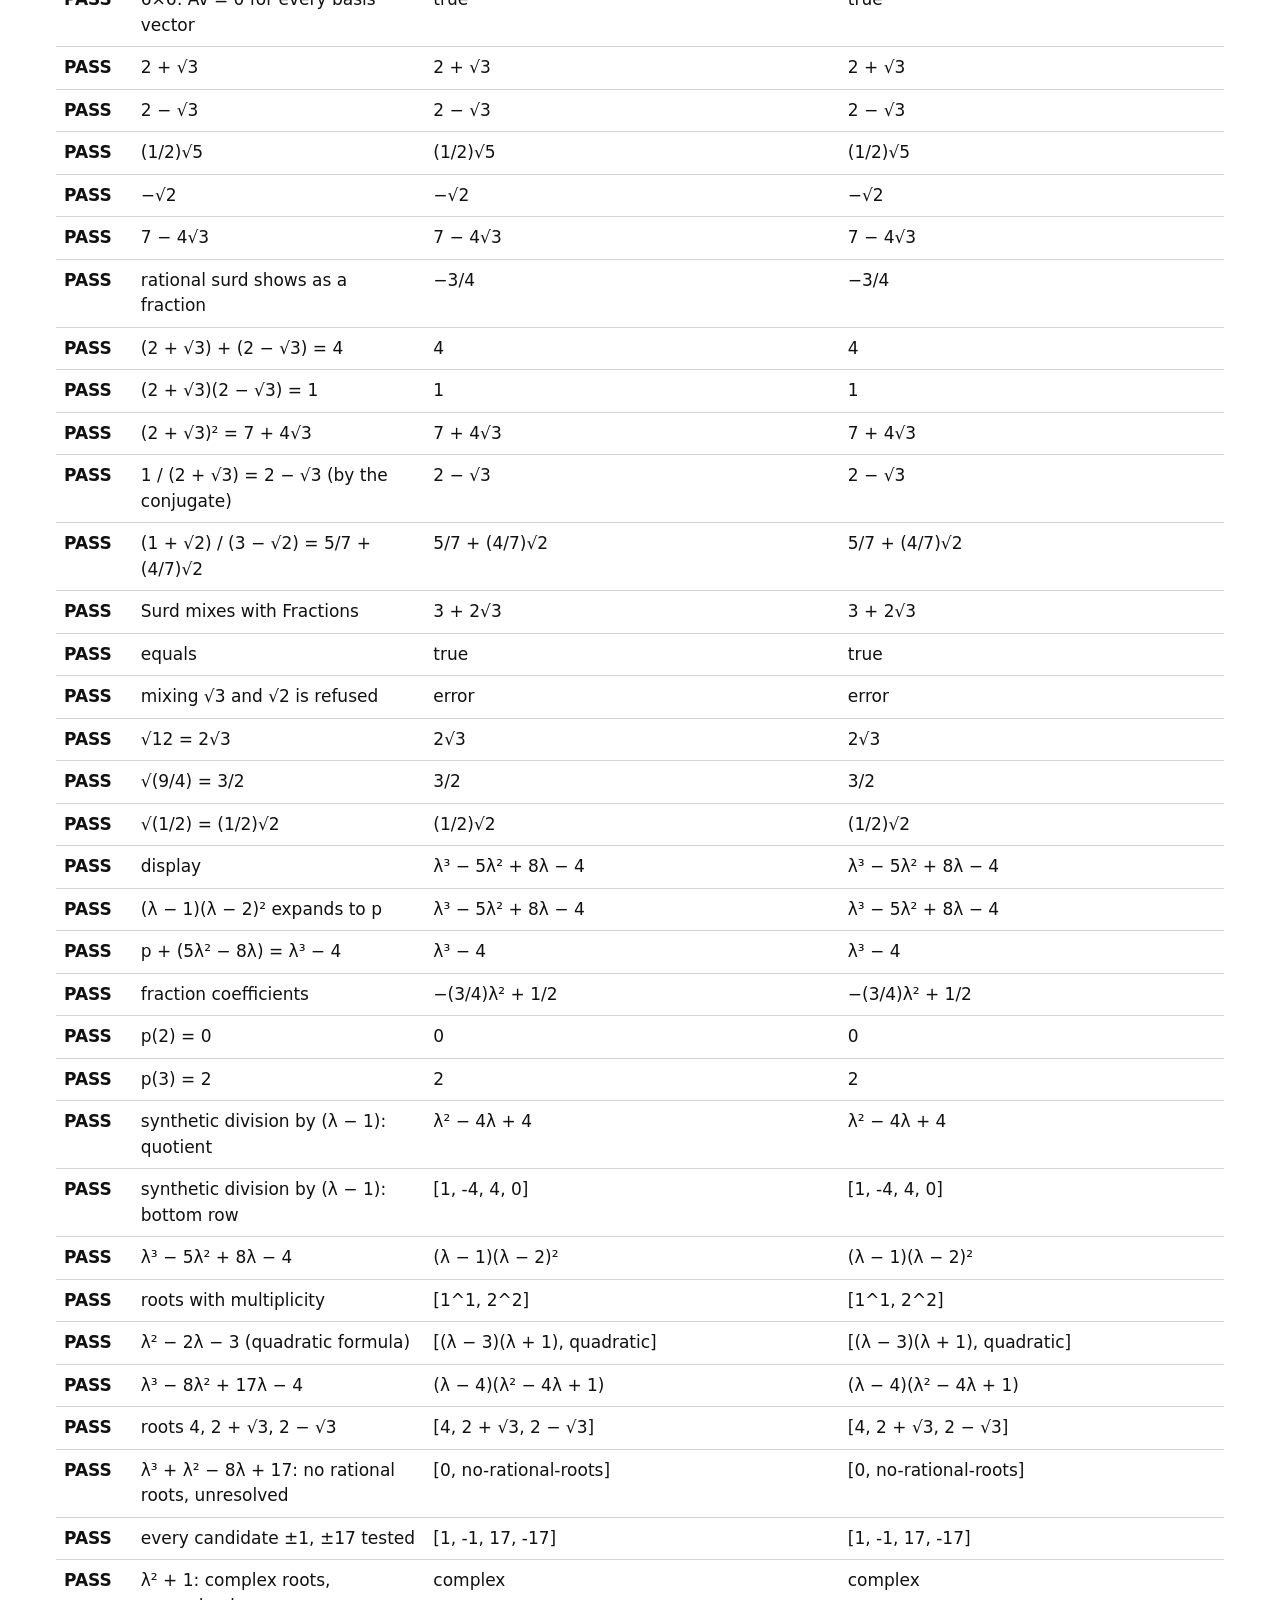
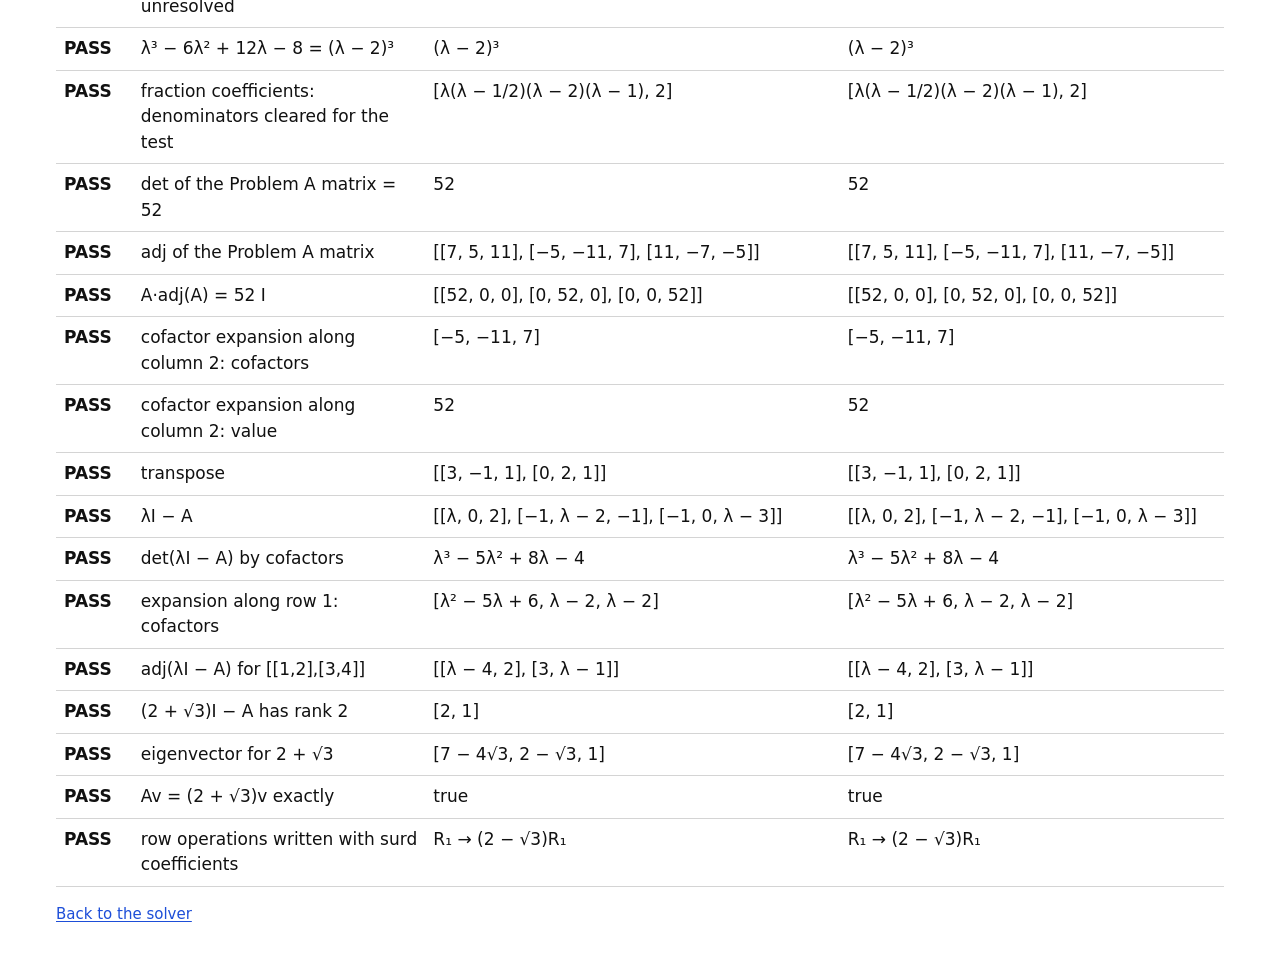
==== commit beb1ed5b: "Phase 0: field-generic core, Surd and Poly, polynomial determinants" ====
--- a/tests.html
+++ b/tests.html
@@ -4,8 +4,8 @@
   <meta charset="utf-8">
   <meta name="viewport" content="width=device-width, initial-scale=1">
   <meta name="robots" content="noindex">
-  <title>Tests — LU Decomposition Solver</title>
-  <link rel="stylesheet" href="style.css?v=6">
+  <title>Tests — AMAT 105 Linear Algebra Solver</title>
+  <link rel="stylesheet" href="style.css?v=7">
   <style>
     .t-table { width: 100%; border-collapse: collapse; font-variant-numeric: tabular-nums; }
     .t-table th, .t-table td { text-align: left; vertical-align: top; padding: var(--s1); border-bottom: 1px solid var(--line-soft); }
@@ -19,8 +19,8 @@
 </head>
 <body>
   <main class="page">
-    <h1>Tests — LU Decomposition Solver</h1>
-    <p class="lede">Runs the B3 (LU decomposition) and D3 (row, column and null space) test cases and edge cases in this browser. Every comparison is exact.</p>
+    <h1>Tests — AMAT 105 Linear Algebra Solver</h1>
+    <p class="lede">Runs every topic’s test cases, the shared exact-arithmetic code (Fraction, Surd, Poly, Matrix), and edge cases in this browser. Every comparison is exact.</p>
     <p id="summary" data-status="running" role="status">Running…</p>
     <div class="t-wrap">
       <table class="t-table">
@@ -31,10 +31,13 @@
     <p class="hint"><a href="index.html">Back to the solver</a></p>
   </main>
 
-  <script src="fraction.js?v=6"></script>
-  <script src="rowreduce.js?v=6"></script>
-  <script src="lu.js?v=6"></script>
-  <script src="spaces.js?v=6"></script>
+  <script src="fraction.js?v=7"></script>
+  <script src="surd.js?v=7"></script>
+  <script src="rowreduce.js?v=7"></script>
+  <script src="matrix.js?v=7"></script>
+  <script src="poly.js?v=7"></script>
+  <script src="lu.js?v=7"></script>
+  <script src="spaces.js?v=7"></script>
   <script>
     (function () {
       "use strict";
@@ -202,6 +205,98 @@
         eq("6×6: Av = 0 for every basis vector", r.checks.every((c) => c.isZero), true);
       });
 
+
+      /* ================= Phase 0: shared exact arithmetic ================= */
+      const D = (x) => x.toDisplay();
+      const Dm = (M) => M.map((r) => (Array.isArray(r) ? r.map(D) : D(r)));
+
+      test("Surd display", () => {
+        eq("2 + √3", D(new Surd(2, 1, 3)), "2 + √3");
+        eq("2 − √3", D(new Surd(2, -1, 3)), "2 − √3");
+        eq("(1/2)√5", D(new Surd(0, F("1/2"), 5)), "(1/2)√5");
+        eq("−√2", D(new Surd(0, -1, 2)), "−√2");
+        eq("7 − 4√3", D(new Surd(7, -4, 3)), "7 − 4√3");
+        eq("rational surd shows as a fraction", D(new Surd(F("-3/4"), 0, 7)), "−3/4");
+      });
+      test("Surd arithmetic", () => {
+        const s = new Surd(2, 1, 3);
+        eq("(2 + √3) + (2 − √3) = 4", D(s.add(s.conj())), "4");
+        eq("(2 + √3)(2 − √3) = 1", D(s.mul(s.conj())), "1");
+        eq("(2 + √3)² = 7 + 4√3", D(s.mul(s)), "7 + 4√3");
+        eq("1 / (2 + √3) = 2 − √3 (by the conjugate)", D(s.reciprocal()), "2 − √3");
+        eq("(1 + √2) / (3 − √2) = 5/7 + (4/7)√2", D(new Surd(1, 1, 2).div(new Surd(3, -1, 2))), "5/7 + (4/7)√2");
+        eq("Surd mixes with Fractions", D(s.sub(F("1/2")).mul(2)), "3 + 2√3");
+        eq("equals", s.equals(new Surd(2, 1, 3)) && !s.equals(s.conj()), true);
+        let threw = false;
+        try { s.add(new Surd(1, 1, 2)); } catch (e) { threw = true; }
+        record("mixing √3 and √2 is refused", threw, "error", threw ? "error" : "accepted");
+      });
+      test("Surd.sqrt (exact square roots)", () => {
+        eq("√12 = 2√3", D(Surd.sqrt(12)), "2√3");
+        eq("√(9/4) = 3/2", D(Surd.sqrt(F("9/4"))), "3/2");
+        eq("√(1/2) = (1/2)√2", D(Surd.sqrt(F("1/2"))), "(1/2)√2");
+      });
+
+      test("Poly arithmetic and display", () => {
+        const p = Poly.from([-4, 8, -5, 1]);
+        eq("display", D(p), "λ³ − 5λ² + 8λ − 4");
+        eq("(λ − 1)(λ − 2)² expands to p", D(Poly.linear(1).mul(Poly.linear(2)).mul(Poly.linear(2))), "λ³ − 5λ² + 8λ − 4");
+        eq("p + (5λ² − 8λ) = λ³ − 4", D(p.add(Poly.from([0, -8, 5]))), "λ³ − 4");
+        eq("fraction coefficients", D(Poly.from([F("1/2"), 0, F("-3/4")])), "−(3/4)λ² + 1/2");
+        eq("p(2) = 0", D(p.evaluate(2)), "0");
+        eq("p(3) = 2", D(p.evaluate(3)), "2");
+        const d = p.divideByLinear(1);
+        eq("synthetic division by (λ − 1): quotient", D(d.quotient), "λ² − 4λ + 4");
+        eq("synthetic division by (λ − 1): bottom row", d.table.bottom.map(String), ["1", "-4", "4", "0"]);
+      });
+      test("Poly.factor over ℚ", () => {
+        const f1 = Poly.from([-4, 8, -5, 1]).factor();
+        eq("λ³ − 5λ² + 8λ − 4", f1.factored, "(λ − 1)(λ − 2)²");
+        eq("  roots with multiplicity", f1.roots.map((r) => D(r.value) + "^" + r.multiplicity), ["1^1", "2^2"]);
+        const f2 = Poly.from([-3, -2, 1]).factor();
+        eq("λ² − 2λ − 3 (quadratic formula)", [f2.factored, f2.work.method], ["(λ − 3)(λ + 1)", "quadratic"]);
+        const f3 = Poly.from([-4, 17, -8, 1]).factor();
+        eq("λ³ − 8λ² + 17λ − 4", f3.factored, "(λ − 4)(λ² − 4λ + 1)");
+        eq("  roots 4, 2 + √3, 2 − √3", f3.roots.map((r) => D(r.value)), ["4", "2 + √3", "2 − √3"]);
+        const f4 = Poly.from([17, -8, 1, 1]).factor();
+        eq("λ³ + λ² − 8λ + 17: no rational roots, unresolved", [f4.roots.length, f4.unresolved && f4.unresolved.reason], [0, "no-rational-roots"]);
+        eq("  every candidate ±1, ±17 tested", f4.work.tested.map((t) => String(t.r)), ["1", "-1", "17", "-17"]);
+        const f5 = Poly.from([1, 0, 1]).factor();
+        eq("λ² + 1: complex roots, unresolved", f5.unresolved && f5.unresolved.reason, "complex");
+        const f6 = Poly.from([-8, 12, -6, 1]).factor();
+        eq("λ³ − 6λ² + 12λ − 8 = (λ − 2)³", f6.factored, "(λ − 2)³");
+        const f7 = Poly.from([0, -1, F("7/2"), F("-7/2"), 1]).factor();
+        eq("fraction coefficients: denominators cleared for the test", [f7.factored, D(f7.work.cleared.multiplier)], ["λ(λ − 1/2)(λ − 2)(λ − 1)", "2"]);
+      });
+
+      test("Matrix: generic determinant, adjoint, products", () => {
+        eq("det of the Problem A matrix = 52", D(Matrix.det(A)), "52");
+        eq("adj of the Problem A matrix", Dm(Matrix.adjoint(A)), [["7", "5", "11"], ["−5", "−11", "7"], ["11", "−7", "−5"]]);
+        eq("A·adj(A) = 52 I", Dm(Matrix.multiply(A, Matrix.adjoint(A))), [["52", "0", "0"], ["0", "52", "0"], ["0", "0", "52"]]);
+        const ex = Matrix.cofactorExpansion(A, "col", 1);
+        eq("cofactor expansion along column 2: cofactors", ex.terms.map((t) => D(t.cofactor)), ["−5", "−11", "7"]);
+        eq("cofactor expansion along column 2: value", D(ex.value), "52");
+        eq("transpose", Dm(Matrix.transpose([[3, 0], [-1, 2], [1, 1]])), [["3", "−1", "1"], ["0", "2", "1"]]);
+      });
+      test("Matrix with polynomial entries: det(λI − A)", () => {
+        const C = Poly.characteristicMatrix([[0, 0, -2], [1, 2, 1], [1, 0, 3]]);
+        eq("λI − A", Dm(C), [["λ", "0", "2"], ["−1", "λ − 2", "−1"], ["−1", "0", "λ − 3"]]);
+        eq("det(λI − A) by cofactors", D(Matrix.det(C)), "λ³ − 5λ² + 8λ − 4");
+        eq("expansion along row 1: cofactors", Matrix.cofactorExpansion(C).terms.map((t) => D(t.cofactor)), ["λ² − 5λ + 6", "λ − 2", "λ − 2"]);
+        eq("adj(λI − A) for [[1,2],[3,4]]", Dm(Matrix.adjoint(Poly.characteristicMatrix([[1, 2], [3, 4]]))), [["λ − 4", "2"], ["3", "λ − 1"]]);
+      });
+      test("Row reduction and null space over Surd (field-generic)", () => {
+        const A4 = [[0, 1, 0], [0, 0, 1], [4, -17, 8]];
+        const lam = new Surd(2, 1, 3);
+        const N = Poly.characteristicMatrix(A4).map((row) => row.map((p) => Surd.of(p.evaluate(lam), 3)));
+        const r = Spaces.analyze(N);
+        eq("(2 + √3)I − A has rank 2", [r.rank, r.nullity], [2, 1]);
+        const v = r.nullSpace.basis[0].vector;
+        eq("eigenvector for 2 + √3", v.map(D), ["7 − 4√3", "2 − √3", "1"]);
+        eq("Av = (2 + √3)v exactly", Matrix.vectorsEqual(Matrix.multiplyVector(Surd.liftMatrix(A4, 3), v), v.map((x) => x.mul(lam))), true);
+        eq("row operations written with surd coefficients", r.reduction.steps[0].text, "R₁ → (2 − √3)R₁");
+      });
+
       const s = document.getElementById("summary");
       s.textContent = fail === 0 ? "All " + pass + " checks passed." : fail + " of " + (pass + fail) + " checks failed.";
       s.dataset.status = fail === 0 ? "pass" : "fail";
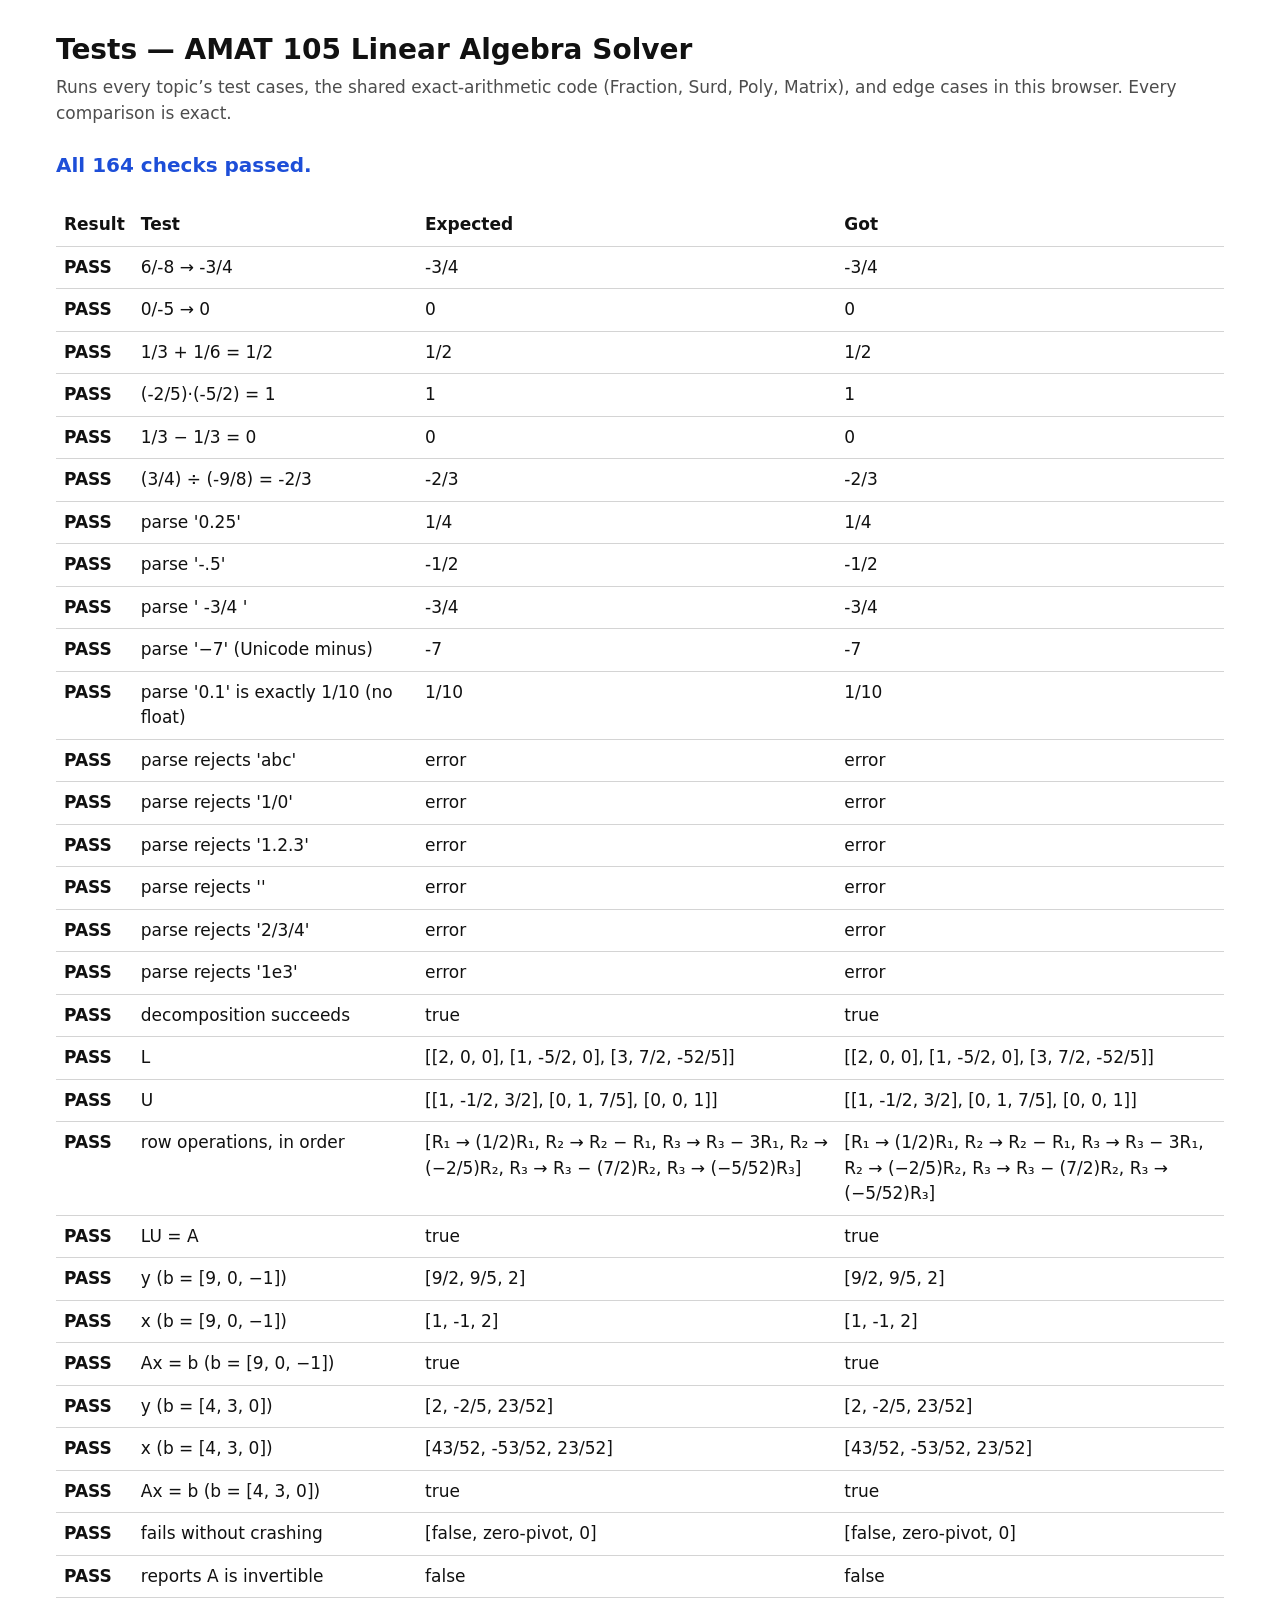
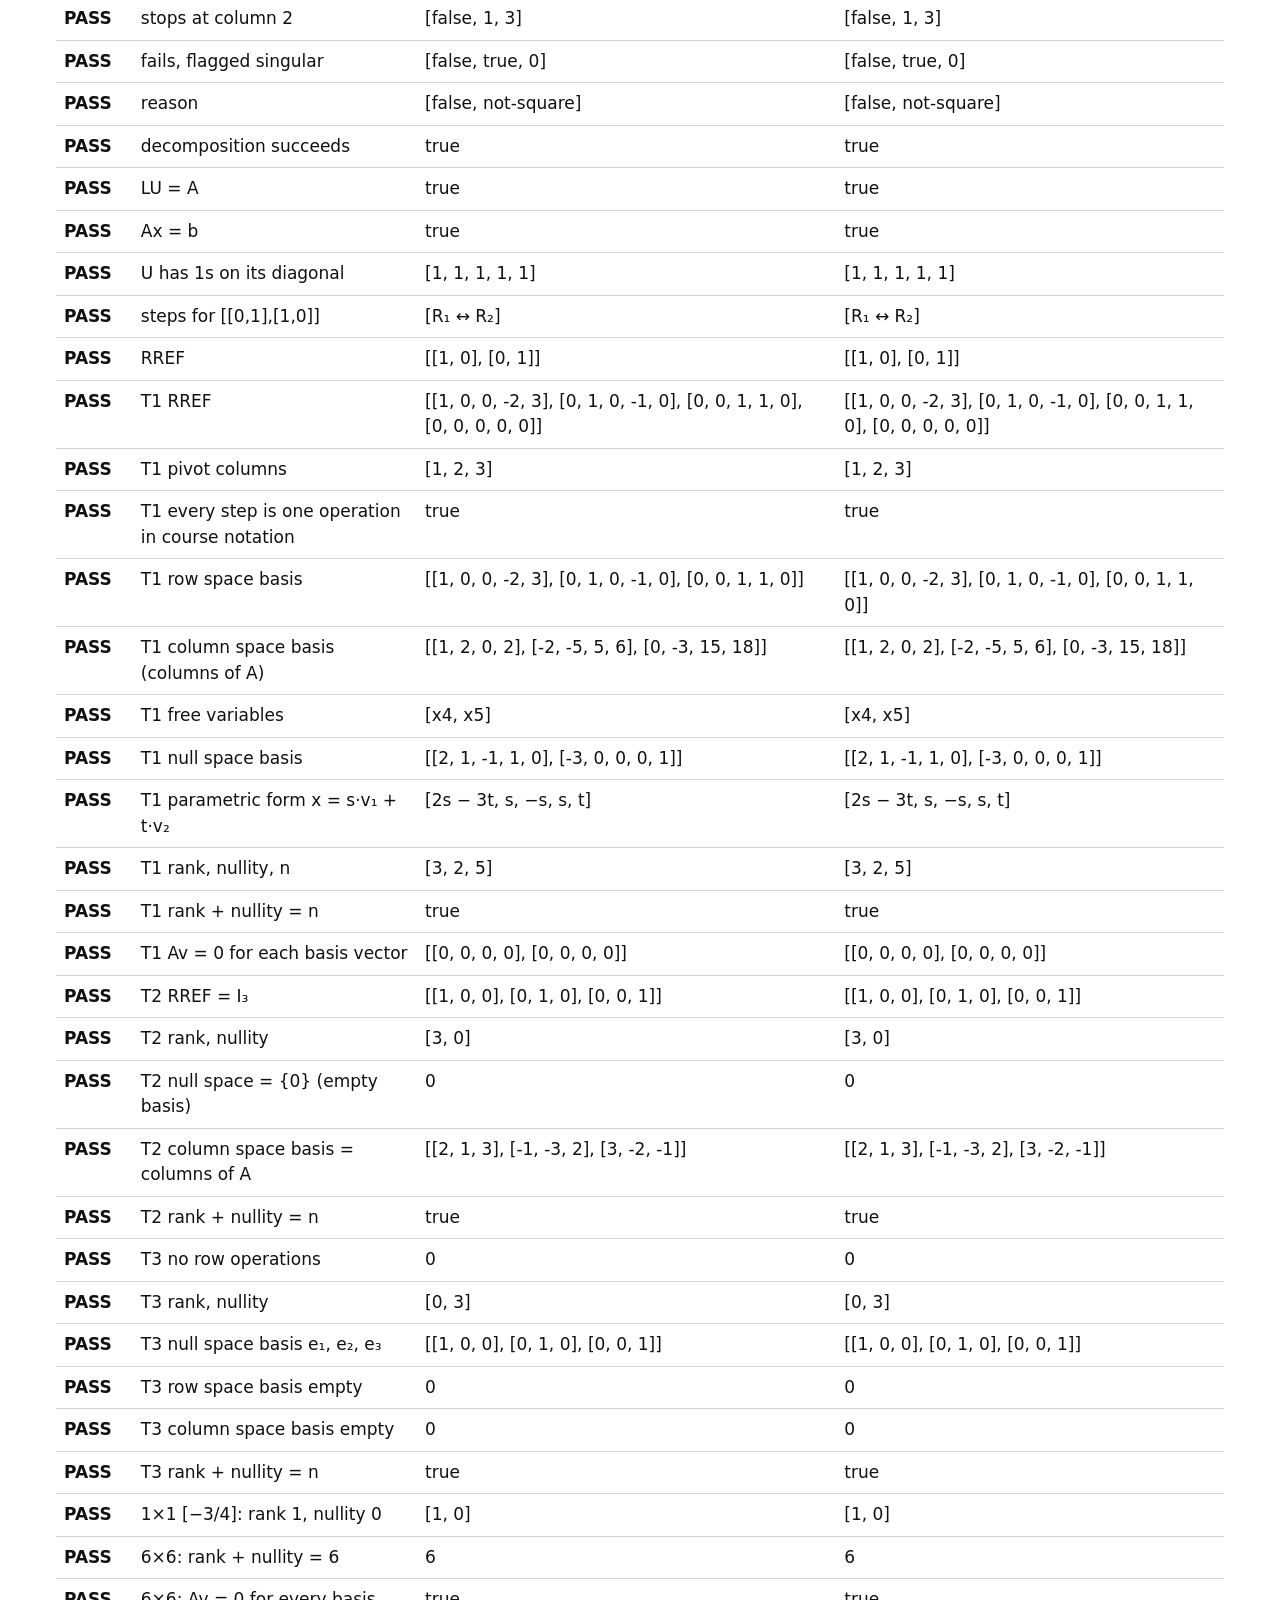
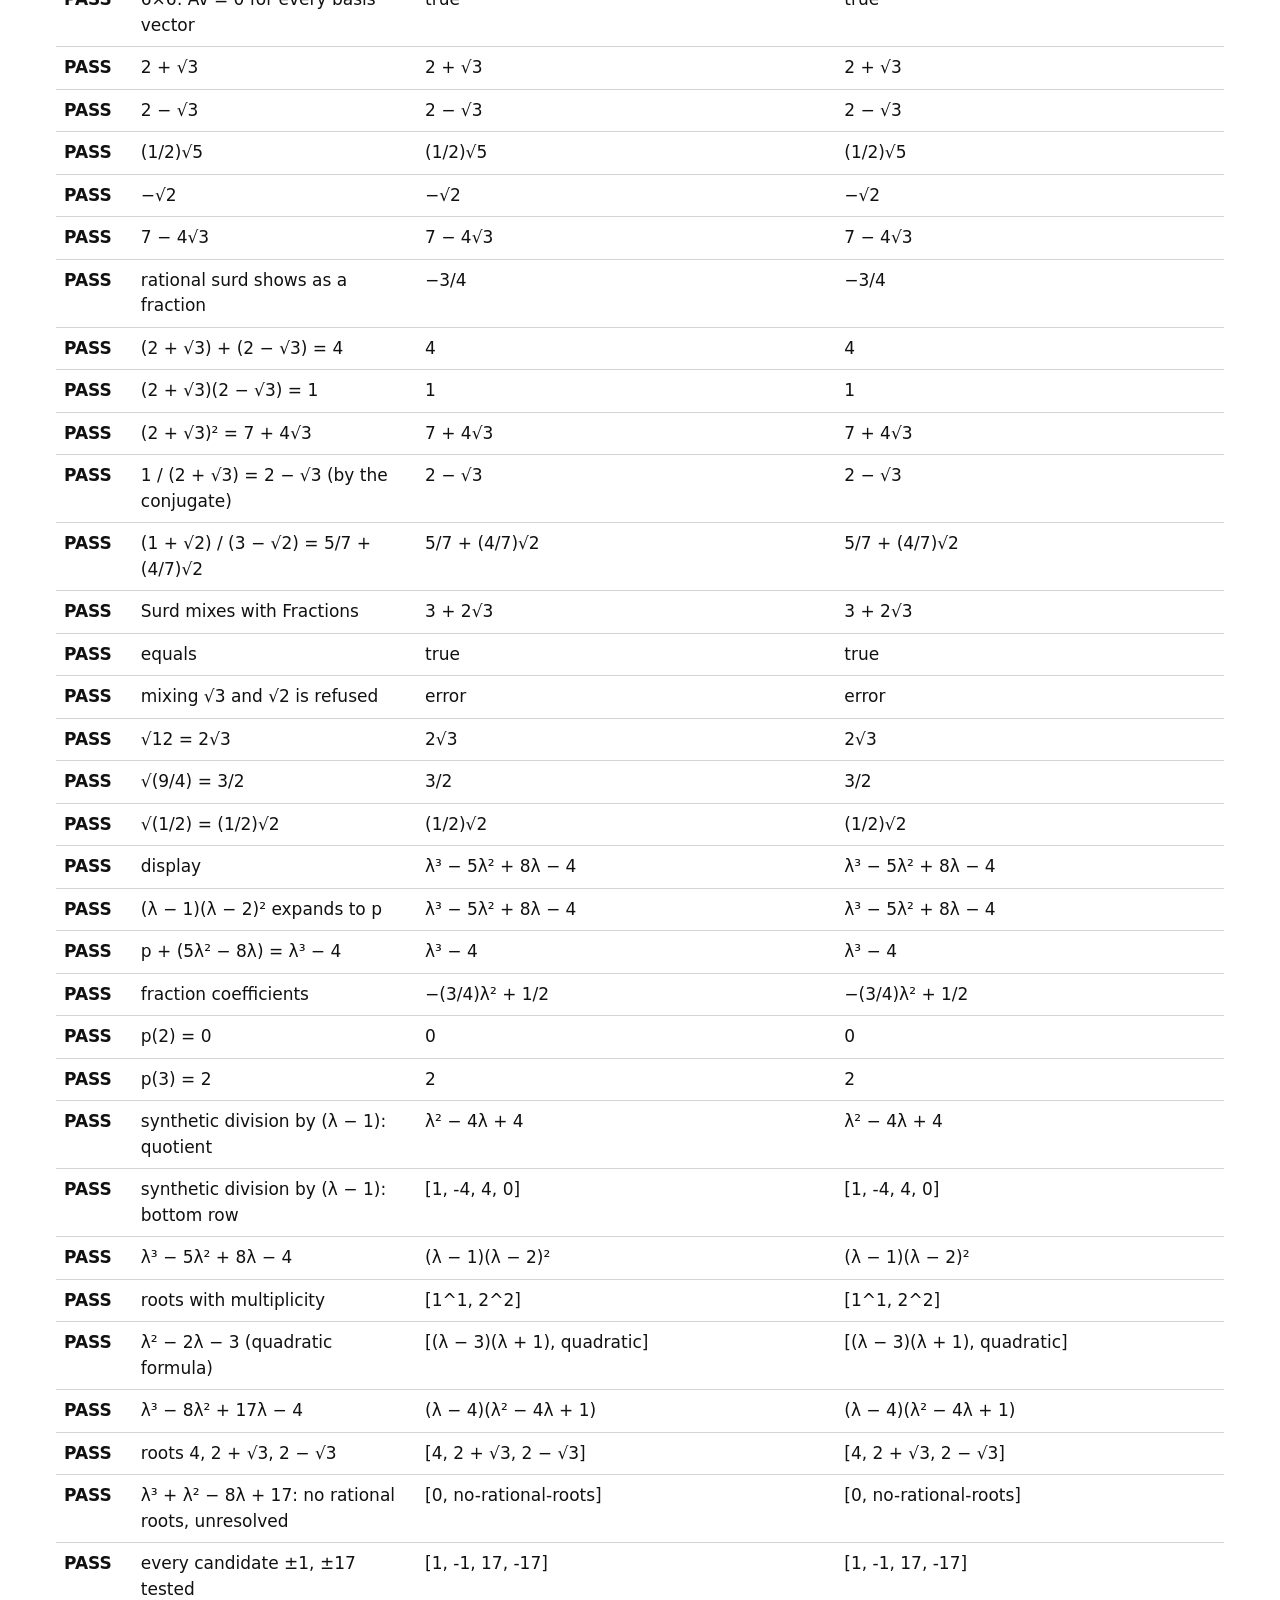
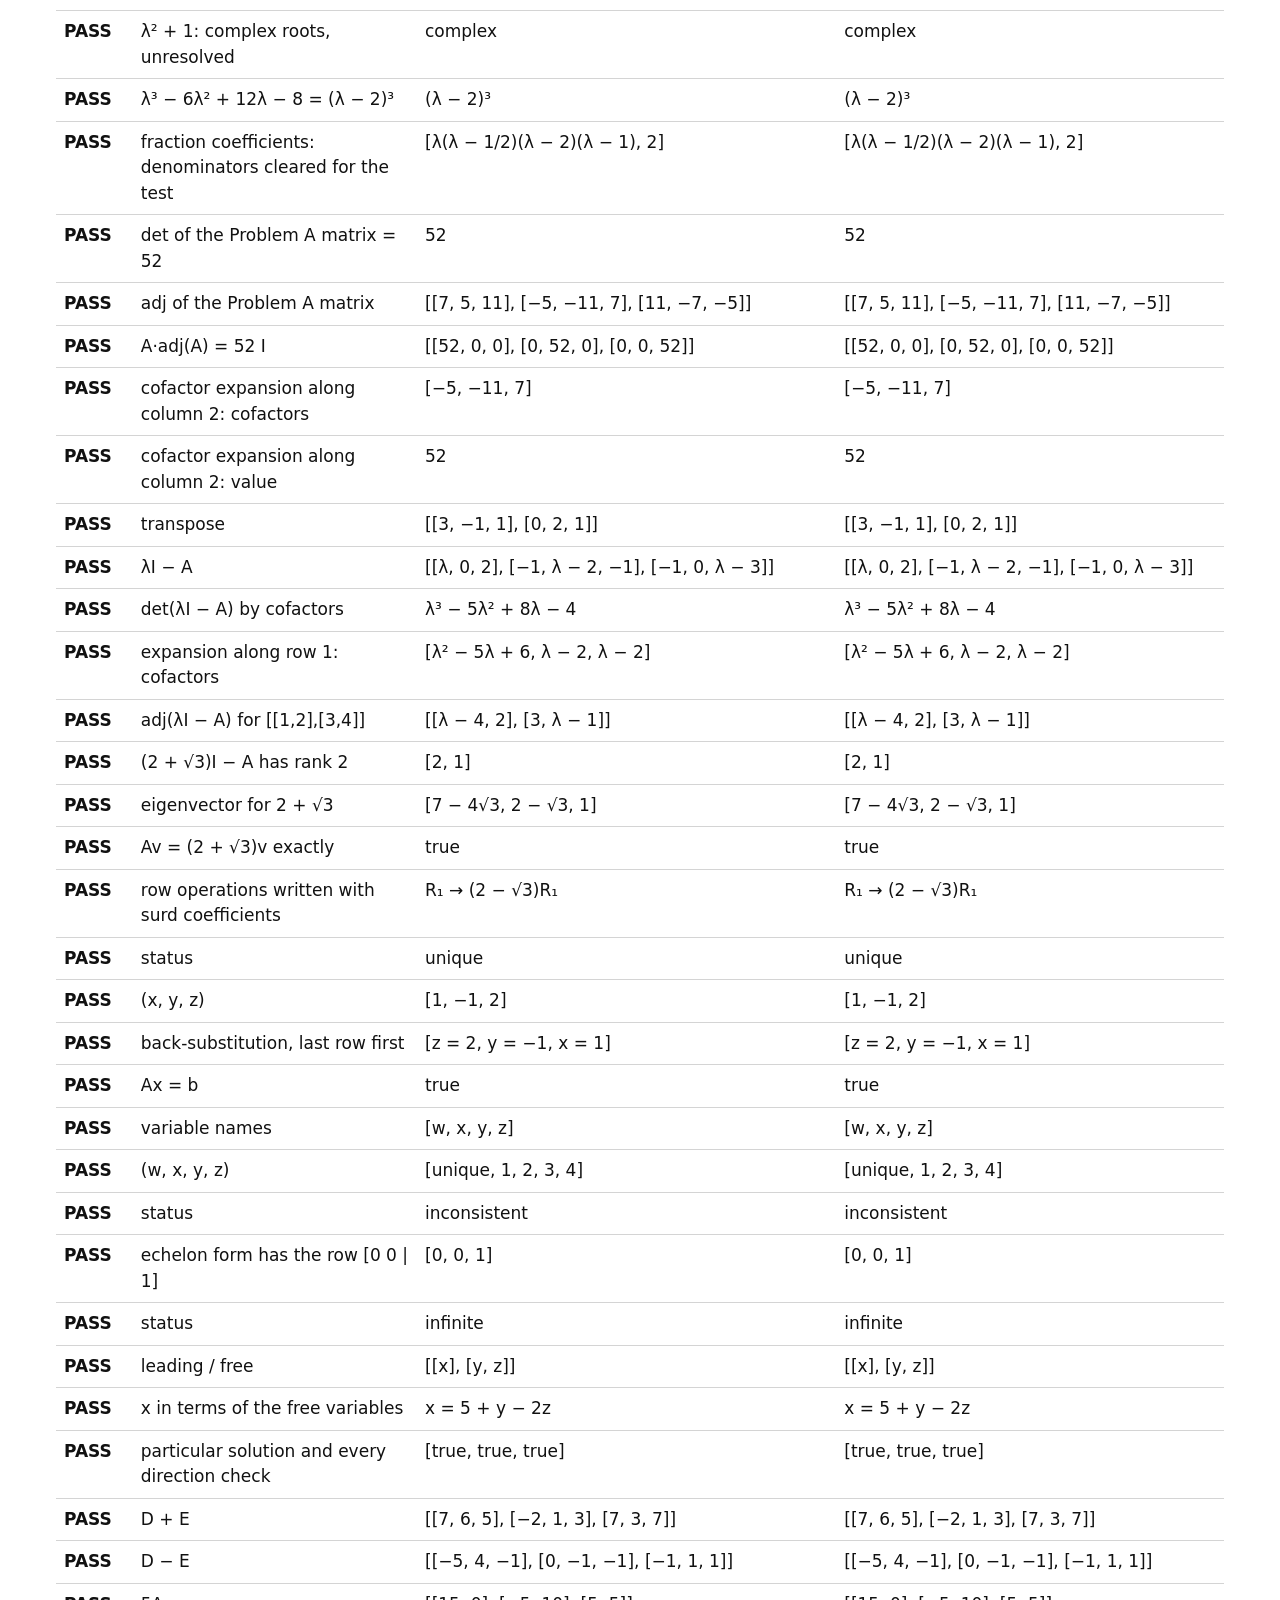
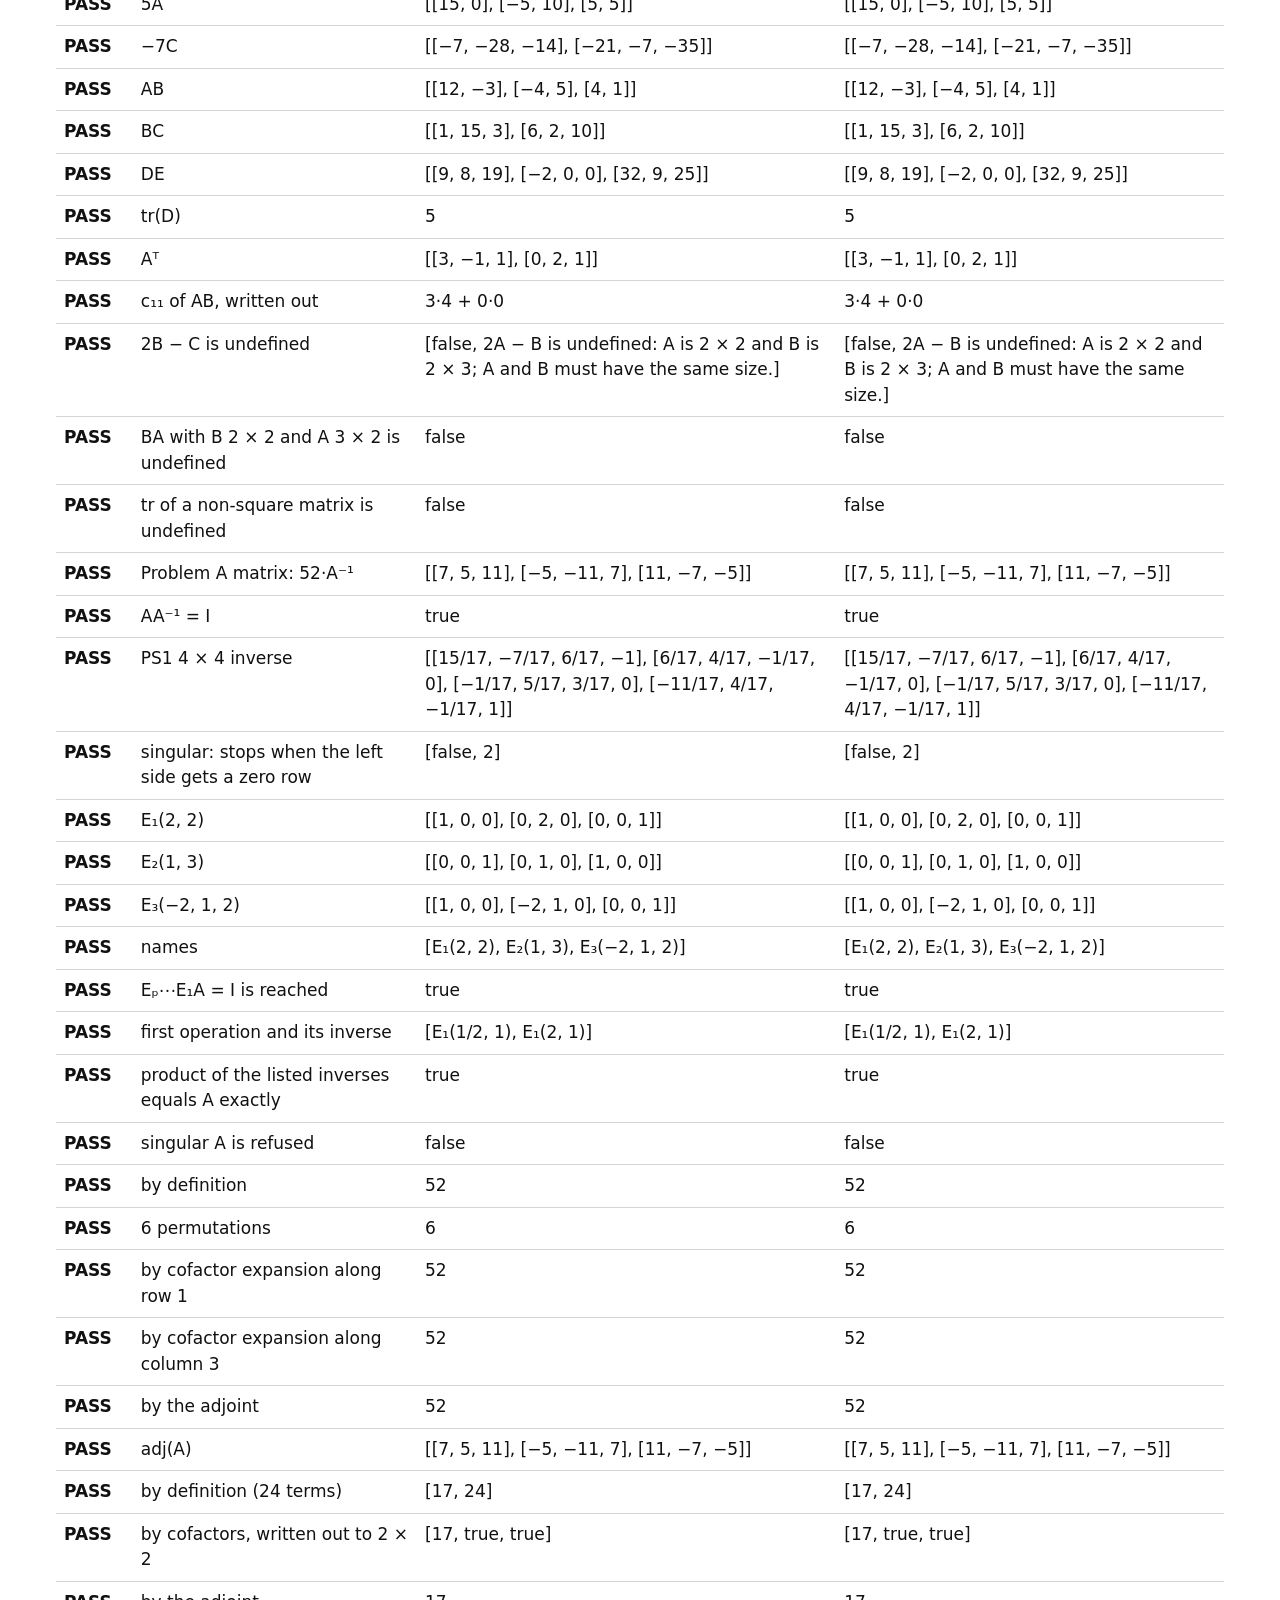
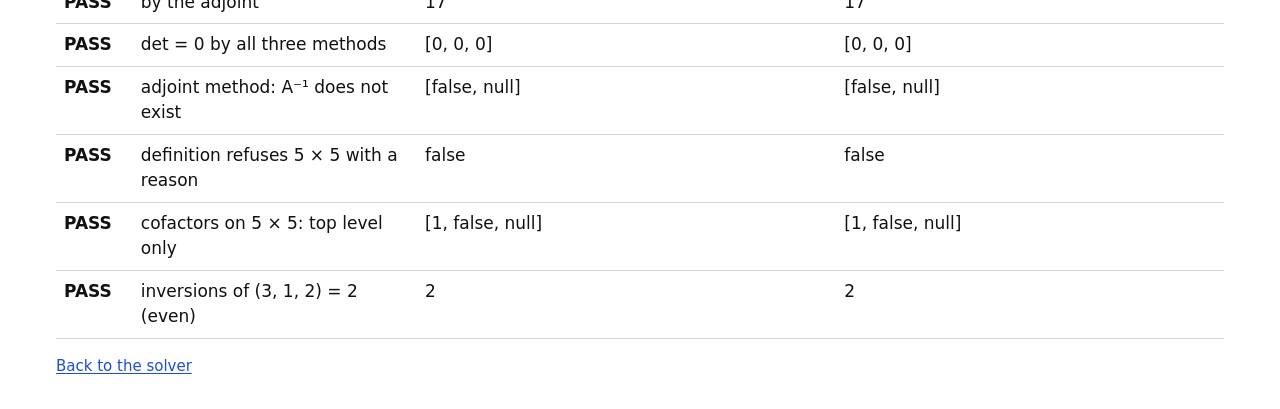
==== commit 21a8d568: "Phase 1: systems, matrix operations and determinants tabs" ====
--- a/tests.html
+++ b/tests.html
@@ -5,7 +5,7 @@
   <meta name="viewport" content="width=device-width, initial-scale=1">
   <meta name="robots" content="noindex">
   <title>Tests — AMAT 105 Linear Algebra Solver</title>
-  <link rel="stylesheet" href="style.css?v=7">
+  <link rel="stylesheet" href="style.css?v=8">
   <style>
     .t-table { width: 100%; border-collapse: collapse; font-variant-numeric: tabular-nums; }
     .t-table th, .t-table td { text-align: left; vertical-align: top; padding: var(--s1); border-bottom: 1px solid var(--line-soft); }
@@ -31,13 +31,16 @@
     <p class="hint"><a href="index.html">Back to the solver</a></p>
   </main>
 
-  <script src="fraction.js?v=7"></script>
-  <script src="surd.js?v=7"></script>
-  <script src="rowreduce.js?v=7"></script>
-  <script src="matrix.js?v=7"></script>
-  <script src="poly.js?v=7"></script>
-  <script src="lu.js?v=7"></script>
-  <script src="spaces.js?v=7"></script>
+  <script src="fraction.js?v=8"></script>
+  <script src="surd.js?v=8"></script>
+  <script src="rowreduce.js?v=8"></script>
+  <script src="matrix.js?v=8"></script>
+  <script src="poly.js?v=8"></script>
+  <script src="lu.js?v=8"></script>
+  <script src="spaces.js?v=8"></script>
+  <script src="systems.js?v=8"></script>
+  <script src="matops.js?v=8"></script>
+  <script src="determinants.js?v=8"></script>
   <script>
     (function () {
       "use strict";
@@ -297,6 +300,109 @@
         eq("row operations written with surd coefficients", r.reduction.steps[0].text, "R₁ → (2 − √3)R₁");
       });
 
+
+      /* ================= Systems of Linear Equations (AB1) ================= */
+      test("AB1 Test 1: Problem A, unique solution", () => {
+        const r = Systems.solve(A, [9, 0, -1], Systems.variableNames(3, "letters"));
+        eq("status", r.status, "unique");
+        eq("(x, y, z)", r.values.map(D), ["1", "−1", "2"]);
+        eq("back-substitution, last row first", r.back.map((b) => b.result), ["z = 2", "y = −1", "x = 1"]);
+        eq("Ax = b", r.check.ok, true);
+      });
+      test("AB1 Test 2: Problem Set 1 A (4 × 4)", () => {
+        const PS1 = [[1, 2, -1, 1], [-1, 1, 2, -1], [2, -1, 2, 2], [1, 1, -1, 2]];
+        const r = Systems.solve(PS1, [6, 3, 14, 8], Systems.variableNames(4, "letters"));
+        eq("variable names", r.names, ["w", "x", "y", "z"]);
+        eq("(w, x, y, z)", [r.status].concat(r.values.map(D)), ["unique", "1", "2", "3", "4"]);
+      });
+      test("AB1 Test 3: inconsistent", () => {
+        const r = Systems.solve([[1, 1], [3, 3]], [4, 6]);
+        eq("status", r.status, "inconsistent");
+        eq("echelon form has the row [0 0 | 1]", r.reduction.ref[r.badRow].map(D), ["0", "0", "1"]);
+      });
+      test("AB1 Test 4: infinitely many solutions", () => {
+        const r = Systems.solve([[1, -1, 2], [2, -2, 4], [3, -3, 6]], [5, 10, 15], Systems.variableNames(3, "letters"));
+        eq("status", r.status, "infinite");
+        eq("leading / free", [r.leading.map((j) => r.names[j]), r.free.map((j) => r.names[j])], [["x"], ["y", "z"]]);
+        eq("x in terms of the free variables", r.back[r.back.length - 1].result, "x = 5 + y − 2z");
+        eq("particular solution and every direction check", [r.check.ok].concat(r.check.directions.map((d) => d.ok)), [true, true, true]);
+      });
+
+      /* ================= Matrices and Matrix Operations (B2) ================= */
+      const A13 = [[3, 0], [-1, 2], [1, 1]], B13 = [[4, -1], [0, 2]], C13 = [[1, 4, 2], [3, 1, 5]];
+      const D13 = [[1, 5, 2], [-1, 0, 1], [3, 2, 4]], E13 = [[6, 1, 3], [-1, 1, 2], [4, 1, 3]];
+      const PS1 = [[1, 2, -1, 1], [-1, 1, 2, -1], [2, -1, 2, 2], [1, 1, -1, 2]];
+      test("B2 arithmetic (Anton §1.3)", () => {
+        eq("D + E", Dm(MatOps.combine(1, D13, 1, E13).result), [["7", "6", "5"], ["−2", "1", "3"], ["7", "3", "7"]]);
+        eq("D − E", Dm(MatOps.combine(1, D13, -1, E13).result), [["−5", "4", "−1"], ["0", "−1", "−1"], ["−1", "1", "1"]]);
+        eq("5A", Dm(MatOps.combine(5, A13).result), [["15", "0"], ["−5", "10"], ["5", "5"]]);
+        eq("−7C", Dm(MatOps.combine(-7, C13).result), [["−7", "−28", "−14"], ["−21", "−7", "−35"]]);
+        eq("AB", Dm(MatOps.product(A13, B13).result), [["12", "−3"], ["−4", "5"], ["4", "1"]]);
+        eq("BC", Dm(MatOps.product(B13, C13).result), [["1", "15", "3"], ["6", "2", "10"]]);
+        eq("DE", Dm(MatOps.product(D13, E13).result), [["9", "8", "19"], ["−2", "0", "0"], ["32", "9", "25"]]);
+        eq("tr(D)", D(MatOps.trace(D13).value), "5");
+        eq("Aᵀ", Dm(MatOps.transpose(A13).result), [["3", "−1", "1"], ["0", "2", "1"]]);
+        eq("c₁₁ of AB, written out", MatOps.product(A13, B13).entries[0][0].sum, "3·4 + 0·0");
+      });
+      test("B2 undefined operations do not crash", () => {
+        const r = MatOps.combine(2, B13, -1, C13);
+        eq("2B − C is undefined", [r.ok, r.reason], [false, "2A − B is undefined: A is 2 × 2 and B is 2 × 3; A and B must have the same size."]);
+        const p = MatOps.product(B13, A13);
+        eq("BA with B 2 × 2 and A 3 × 2 is undefined", p.ok, false);
+        eq("tr of a non-square matrix is undefined", MatOps.trace(A13).ok, false);
+      });
+      test("B2 inverse by Gauss–Jordan", () => {
+        const r = MatOps.inverse(A);
+        eq("Problem A matrix: 52·A⁻¹", Dm(Matrix.scale(52, r.inverse)), [["7", "5", "11"], ["−5", "−11", "7"], ["11", "−7", "−5"]]);
+        eq("AA⁻¹ = I", Matrix.equals(r.check, Matrix.identity(3)), true);
+        const r2 = MatOps.inverse(PS1);
+        eq("PS1 4 × 4 inverse", Dm(r2.inverse), [["15/17", "−7/17", "6/17", "−1"], ["6/17", "4/17", "−1/17", "0"], ["−1/17", "5/17", "3/17", "0"], ["−11/17", "4/17", "−1/17", "1"]]);
+        const r3 = MatOps.inverse([[1, 2, 3], [2, 4, 6], [1, 0, 1]]);
+        eq("singular: stops when the left side gets a zero row", [r3.ok, r3.zeroRow + 1], [false, 2]);
+      });
+      test("B2 elementary matrices (professor's notation)", () => {
+        eq("E₁(2, 2)", Dm(MatOps.E1(2, 2, 3)), [["1", "0", "0"], ["0", "2", "0"], ["0", "0", "1"]]);
+        eq("E₂(1, 3)", Dm(MatOps.E2(1, 3, 3)), [["0", "0", "1"], ["0", "1", "0"], ["1", "0", "0"]]);
+        eq("E₃(−2, 1, 2)", Dm(MatOps.E3(-2, 1, 2, 3)), [["1", "0", "0"], ["−2", "1", "0"], ["0", "0", "1"]]);
+        eq("names", [MatOps.elementary(1, 3, 2, 2).name, MatOps.elementary(2, 3, null, 1, 3).name, MatOps.elementary(3, 3, -2, 1, 2).name], ["E₁(2, 2)", "E₂(1, 3)", "E₃(−2, 1, 2)"]);
+      });
+      test("B2 Problem A matrix as a product of elementary matrices", () => {
+        const r = MatOps.asElementaryProduct(A);
+        eq("Eₚ⋯E₁A = I is reached", r.ok, true);
+        eq("first operation and its inverse", [r.steps[0].e.name, r.steps[0].inv.name], ["E₁(1/2, 1)", "E₁(2, 1)"]);
+        eq("product of the listed inverses equals A exactly", Matrix.equals(r.value, A), true);
+        eq("singular A is refused", MatOps.asElementaryProduct([[1, 2], [2, 4]]).ok, false);
+      });
+
+      /* ================= Determinants (C) ================= */
+      test("C: Problem A matrix by all three methods", () => {
+        eq("by definition", D(Determinants.byDefinition(A).value), "52");
+        eq("  6 permutations", Determinants.byDefinition(A).rows.length, 6);
+        eq("by cofactor expansion along row 1", D(Determinants.byCofactors(A, "row", 0).value), "52");
+        eq("by cofactor expansion along column 3", D(Determinants.byCofactors(A, "col", 2).value), "52");
+        const adj = Determinants.byAdjoint(A);
+        eq("by the adjoint", D(adj.det), "52");
+        eq("adj(A)", Dm(adj.adj), [["7", "5", "11"], ["−5", "−11", "7"], ["11", "−7", "−5"]]);
+      });
+      test("C: PS1 4 × 4 by all three methods", () => {
+        eq("by definition (24 terms)", [D(Determinants.byDefinition(PS1).value), Determinants.byDefinition(PS1).rows.length], ["17", 24]);
+        const c = Determinants.byCofactors(PS1, "row", 0);
+        eq("by cofactors, written out to 2 × 2", [D(c.value), c.written, !!c.tree.terms[0].expansion.terms[0].expansion.twoByTwo], ["17", true, true]);
+        eq("by the adjoint", D(Determinants.byAdjoint(PS1).det), "17");
+      });
+      test("C: singular matrix", () => {
+        const S = [[1, 2, 3], [2, 4, 6], [1, 0, 1]];
+        eq("det = 0 by all three methods", [Determinants.byDefinition(S).value, Determinants.byCofactors(S).value, Determinants.byAdjoint(S).det].map(D), ["0", "0", "0"]);
+        eq("adjoint method: A⁻¹ does not exist", [Determinants.byAdjoint(S).invertible, Determinants.byAdjoint(S).inverse], [false, null]);
+      });
+      test("C: size limits", () => {
+        const I5 = Matrix.identity(5);
+        eq("definition refuses 5 × 5 with a reason", Determinants.byDefinition(I5).ok, false);
+        const c = Determinants.byCofactors(I5);
+        eq("cofactors on 5 × 5: top level only", [D(c.value), c.written, c.tree.terms[0].expansion], ["1", false, null]);
+        eq("inversions of (3, 1, 2) = 2 (even)", Determinants.inversions([2, 0, 1]), 2);
+      });
+
       const s = document.getElementById("summary");
       s.textContent = fail === 0 ? "All " + pass + " checks passed." : fail + " of " + (pass + fail) + " checks failed.";
       s.dataset.status = fail === 0 ? "pass" : "fail";
--- a/style.css
+++ b/style.css
@@ -379,3 +379,38 @@
   .facts { grid-template-columns: 1fr; gap: 0; }
   .facts dd { margin-bottom: var(--s1); }
 }
+
+/* ---------- Additions for the remaining topics (documented in DESIGN.md) ---------- */
+
+/* Bar of an augmented matrix [A | b] or [A | I] */
+.m-cell.is-aug { border-left: 2px solid var(--ink); padding-left: var(--s2); }
+
+/* Closed-by-default disclosure ("Show how each entry is computed") */
+.disclosure { margin-top: var(--s2); }
+.disclosure > summary {
+  display: flex;
+  align-items: center;
+  min-height: 48px;
+  width: max-content;
+  max-width: 100%;
+  color: var(--accent);
+  font-weight: 600;
+  cursor: pointer;
+  text-underline-offset: 3px;
+}
+.disclosure > summary:hover { text-decoration: underline; }
+.disclosure[open] > summary { margin-bottom: var(--s1); }
+
+/* Data table (permutation terms of a determinant) */
+.data-table { border-collapse: collapse; font-variant-numeric: tabular-nums; width: max-content; }
+.data-table th,
+.data-table td { padding: var(--s1) var(--s2); border-bottom: 1px solid var(--line-soft); text-align: left; white-space: nowrap; }
+.data-table th { font-weight: 700; font-size: var(--text-sm); }
+.data-table .num { text-align: right; }
+
+/* A field whose select has long option text: may shrink to the available width on phones */
+.field-wide { min-width: 0; max-width: 100%; }
+.field-wide select { max-width: 100%; }
+
+/* The hidden attribute always wins over display rules such as .field { display: flex } */
+[hidden] { display: none !important; }
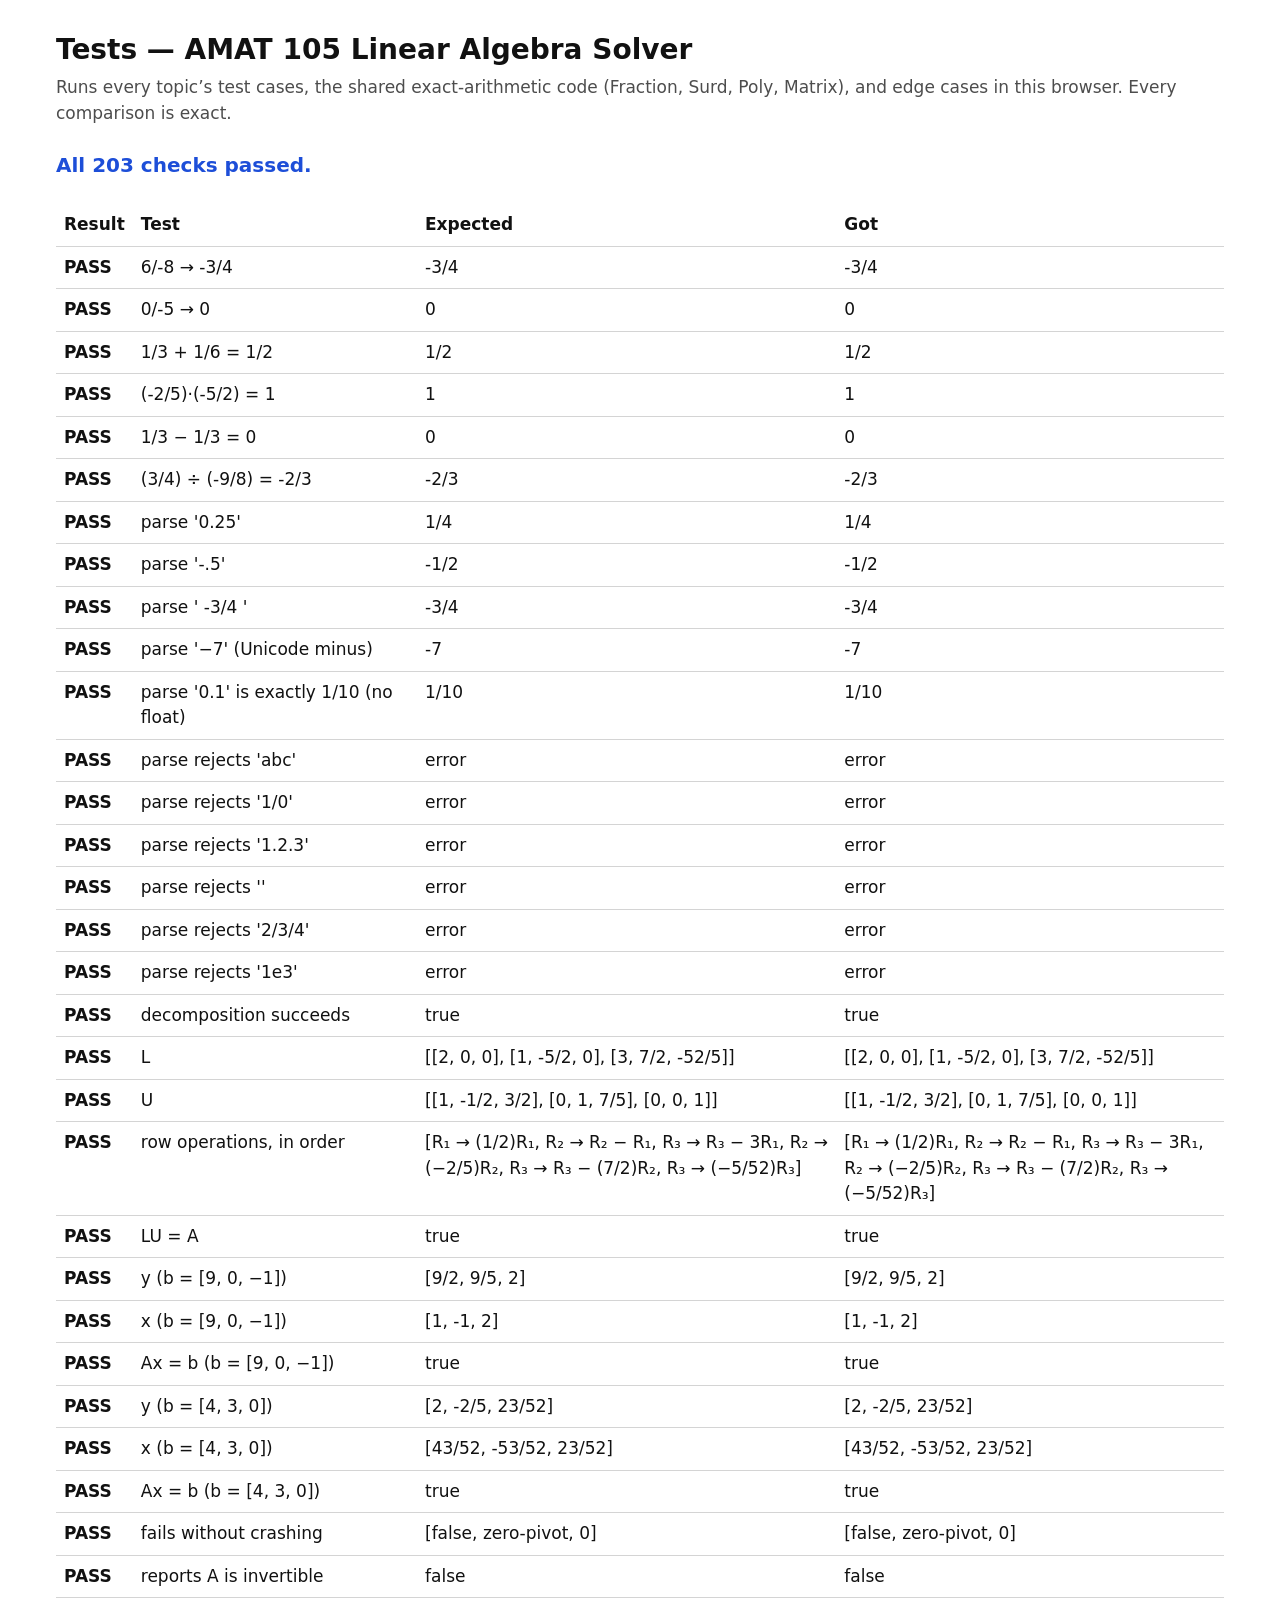
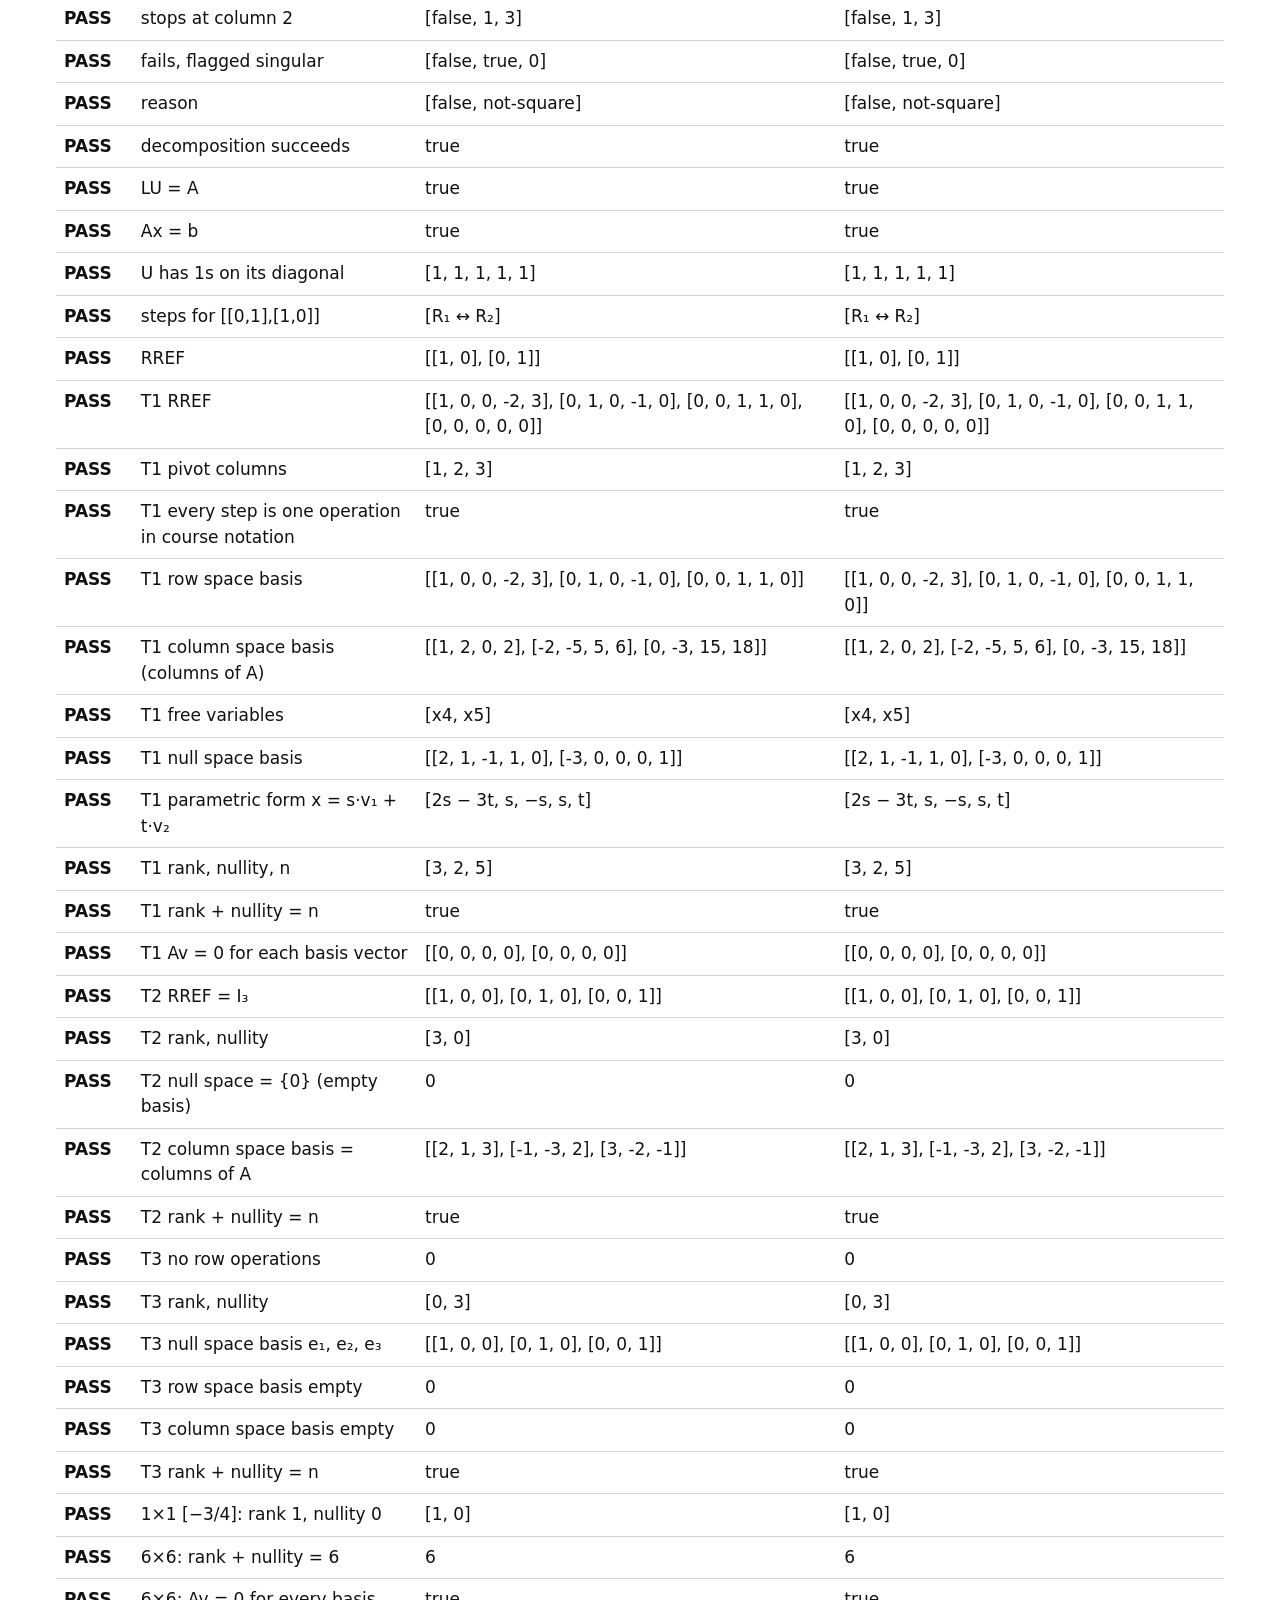
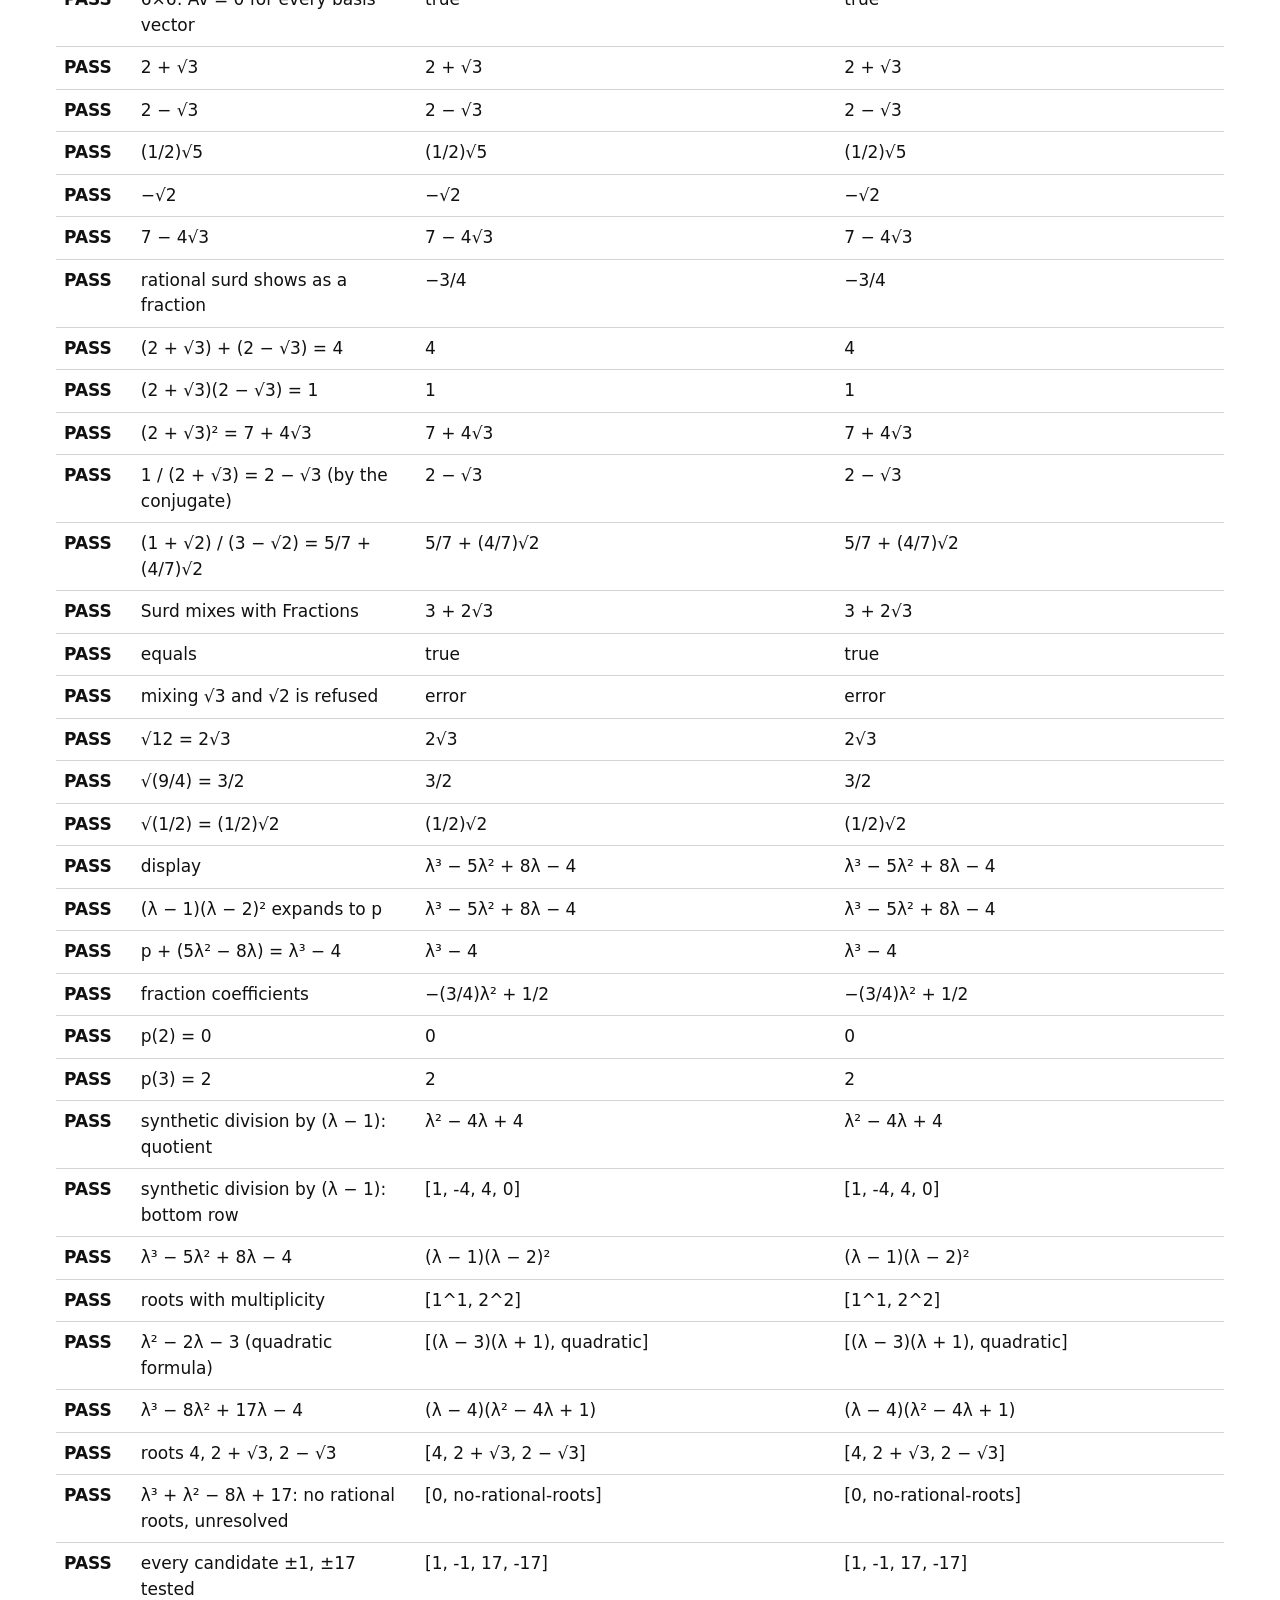
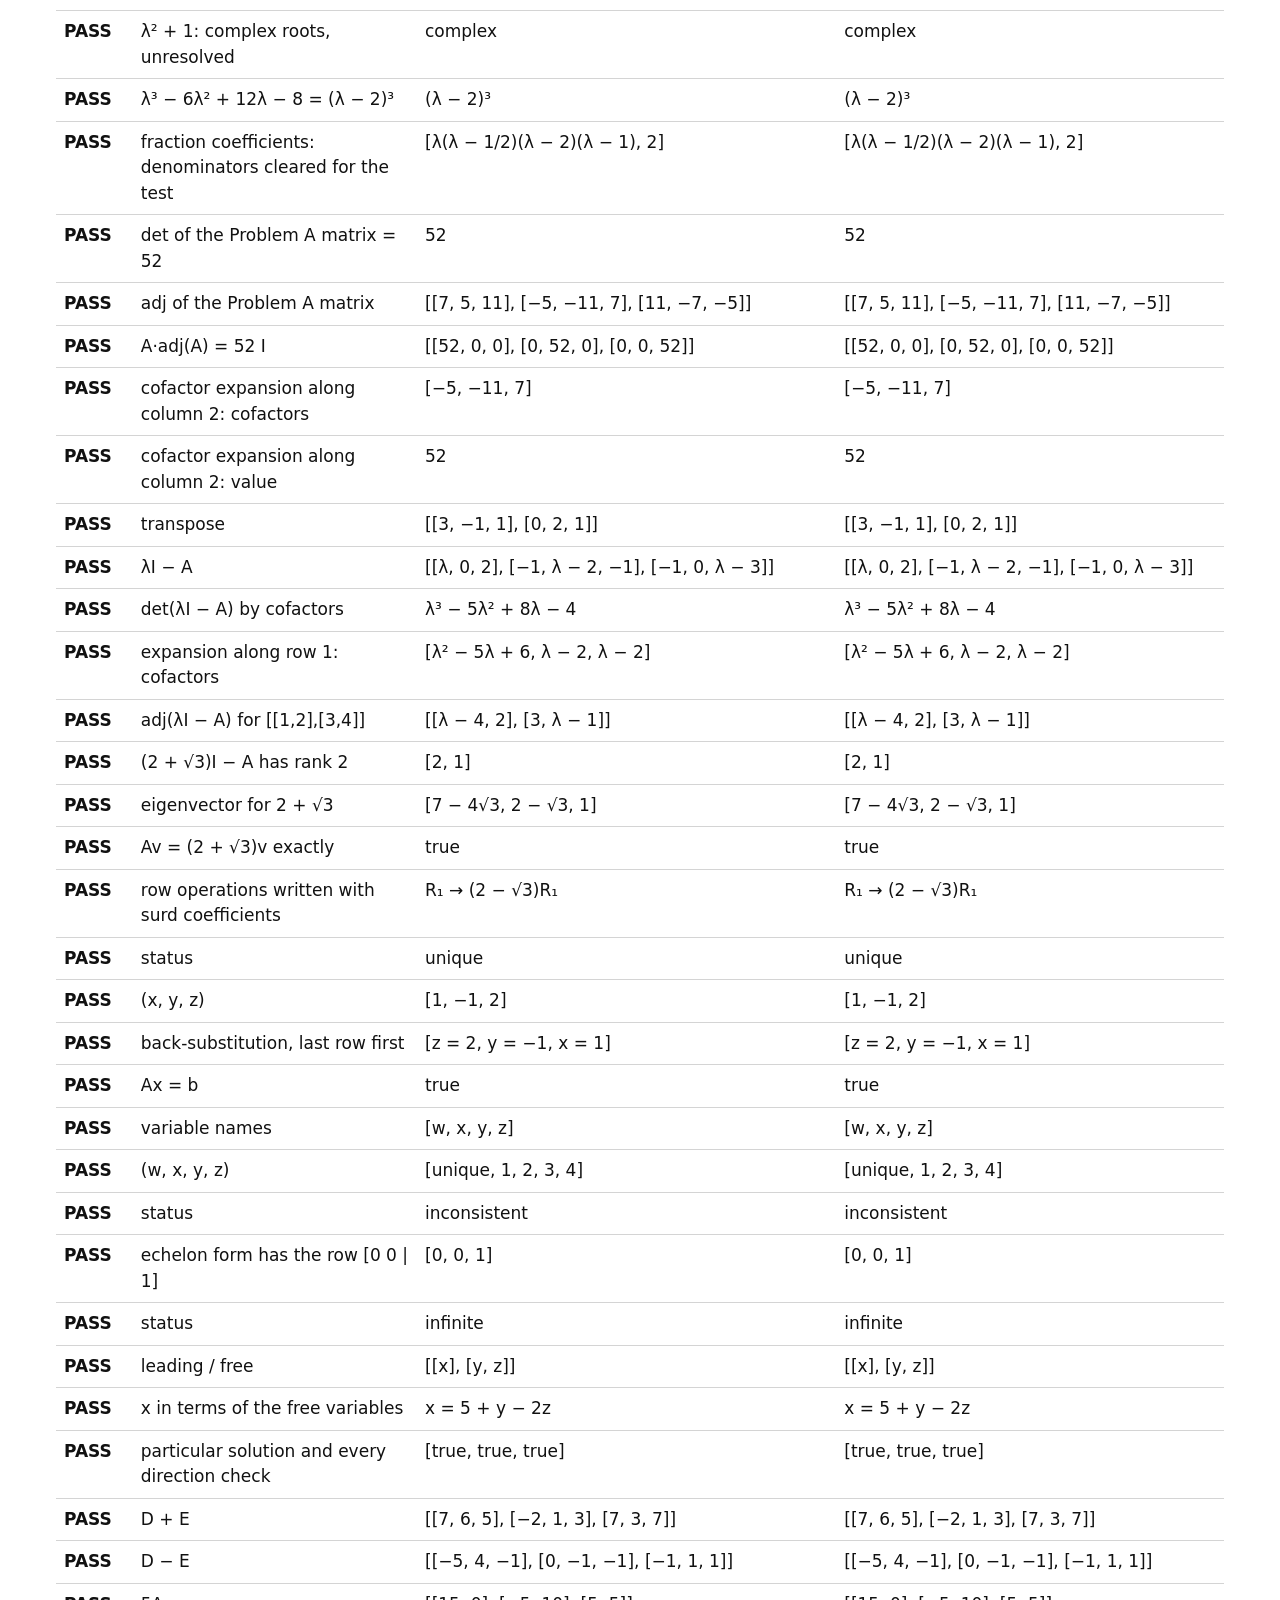
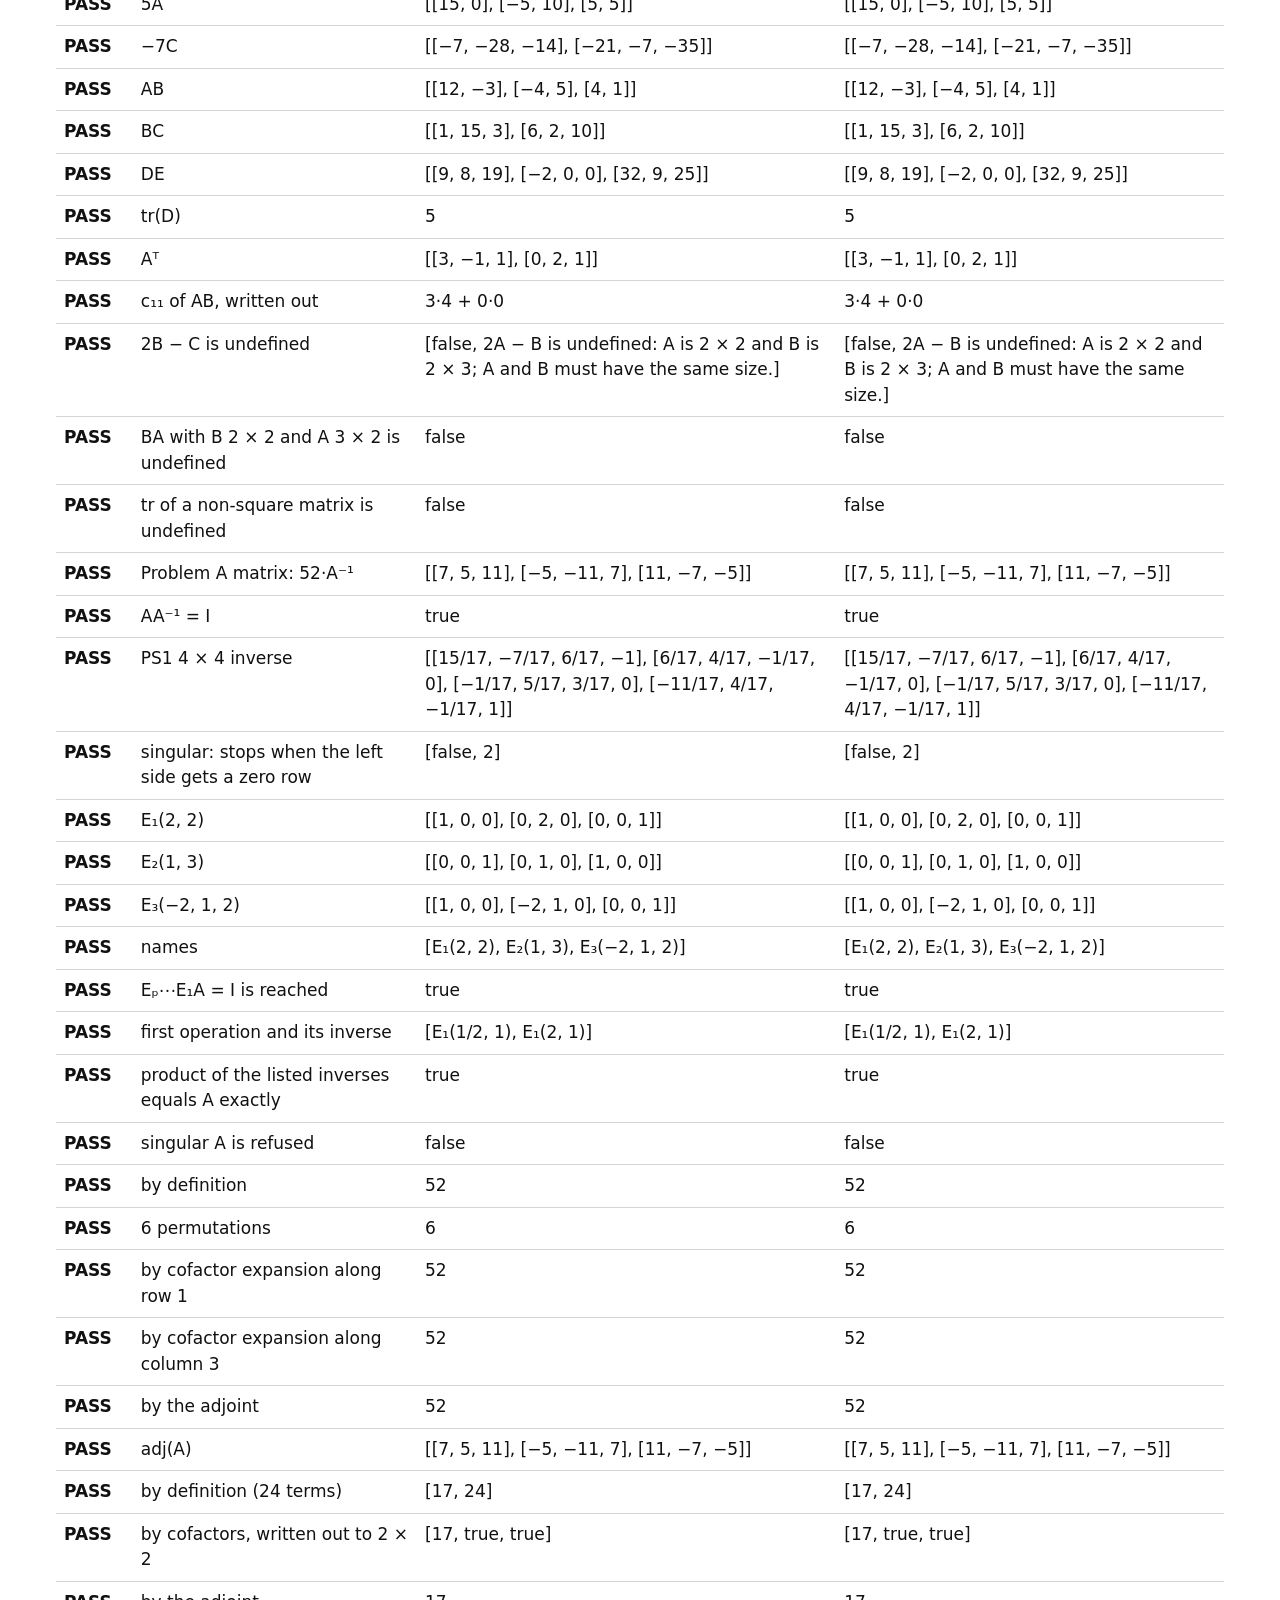
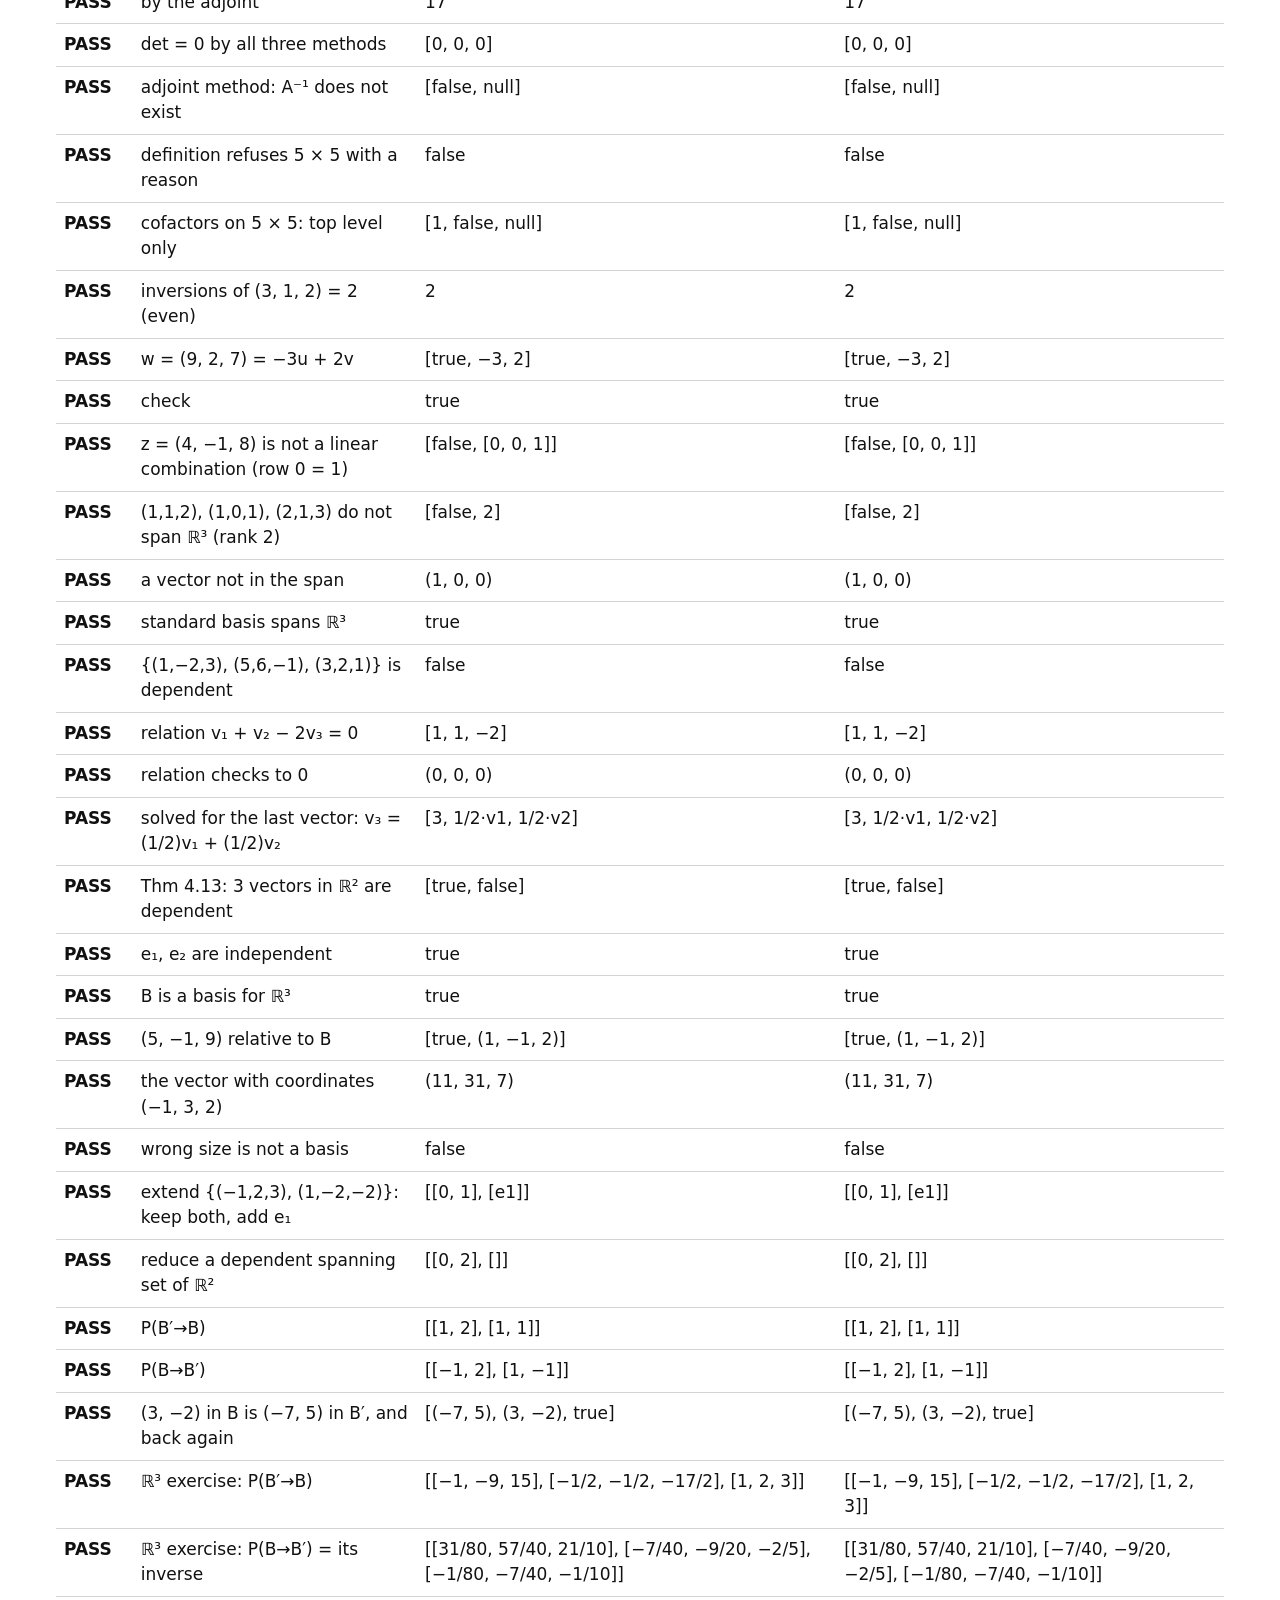
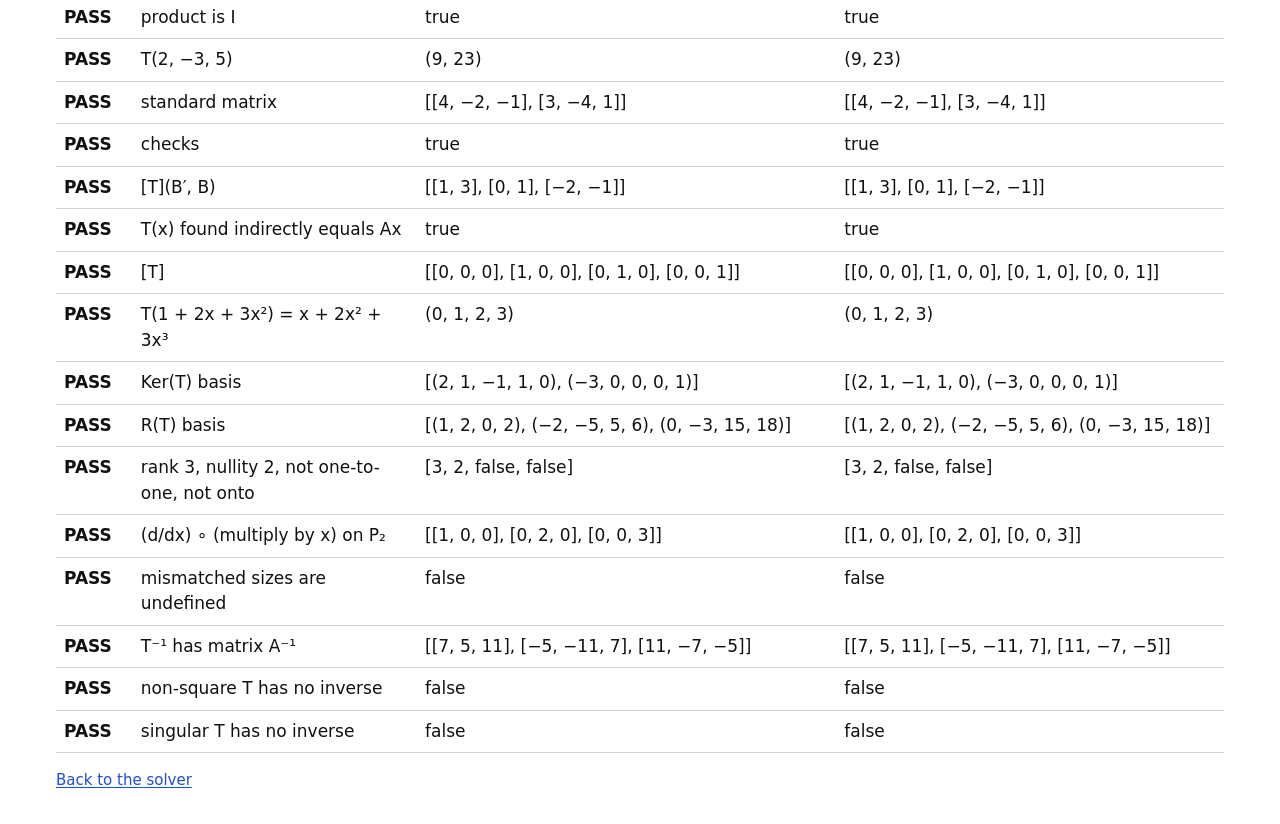
==== commit f8fdd8f9: "Phase 2: vector spaces, coordinates and bases, linear transformations" ====
--- a/tests.html
+++ b/tests.html
@@ -5,7 +5,7 @@
   <meta name="viewport" content="width=device-width, initial-scale=1">
   <meta name="robots" content="noindex">
   <title>Tests — AMAT 105 Linear Algebra Solver</title>
-  <link rel="stylesheet" href="style.css?v=8">
+  <link rel="stylesheet" href="style.css?v=9">
   <style>
     .t-table { width: 100%; border-collapse: collapse; font-variant-numeric: tabular-nums; }
     .t-table th, .t-table td { text-align: left; vertical-align: top; padding: var(--s1); border-bottom: 1px solid var(--line-soft); }
@@ -31,16 +31,18 @@
     <p class="hint"><a href="index.html">Back to the solver</a></p>
   </main>
 
-  <script src="fraction.js?v=8"></script>
-  <script src="surd.js?v=8"></script>
-  <script src="rowreduce.js?v=8"></script>
-  <script src="matrix.js?v=8"></script>
-  <script src="poly.js?v=8"></script>
-  <script src="lu.js?v=8"></script>
-  <script src="spaces.js?v=8"></script>
-  <script src="systems.js?v=8"></script>
-  <script src="matops.js?v=8"></script>
-  <script src="determinants.js?v=8"></script>
+  <script src="fraction.js?v=9"></script>
+  <script src="surd.js?v=9"></script>
+  <script src="rowreduce.js?v=9"></script>
+  <script src="matrix.js?v=9"></script>
+  <script src="poly.js?v=9"></script>
+  <script src="lu.js?v=9"></script>
+  <script src="spaces.js?v=9"></script>
+  <script src="systems.js?v=9"></script>
+  <script src="matops.js?v=9"></script>
+  <script src="determinants.js?v=9"></script>
+  <script src="vectorspaces.js?v=9"></script>
+  <script src="lintrans.js?v=9"></script>
   <script>
     (function () {
       "use strict";
@@ -403,6 +405,91 @@
         eq("inversions of (3, 1, 2) = 2 (even)", Determinants.inversions([2, 0, 1]), 2);
       });
 
+
+      /* ================= Real Vector Spaces (D1) ================= */
+      const Dv = (v) => "(" + v.map(D).join(", ") + ")";
+      test("D1 linear combination (D1 slides)", () => {
+        const r = VectorSpaces.linearCombination([[1, 2, -1], [6, 4, 2]], [9, 2, 7]);
+        eq("w = (9, 2, 7) = −3u + 2v", [r.ok].concat(r.coefficients.map(D)), [true, "−3", "2"]);
+        eq("  check", r.check, true);
+        const z = VectorSpaces.linearCombination([[1, 2, -1], [6, 4, 2]], [4, -1, 8]);
+        eq("z = (4, −1, 8) is not a linear combination (row 0 = 1)", [z.ok, z.reduction.rref[z.badRow].map(D)], [false, ["0", "0", "1"]]);
+      });
+      test("D1 span", () => {
+        const r = VectorSpaces.span([[1, 1, 2], [1, 0, 1], [2, 1, 3]]);
+        eq("(1,1,2), (1,0,1), (2,1,3) do not span ℝ³ (rank 2)", [r.spans, r.rank], [false, 2]);
+        eq("  a vector not in the span", Dv(r.witness.vector), "(1, 0, 0)");
+        eq("standard basis spans ℝ³", VectorSpaces.span([[1, 0, 0], [0, 1, 0], [0, 0, 1]]).spans, true);
+      });
+      test("D1 linear independence", () => {
+        const r = VectorSpaces.independence([[1, -2, 3], [5, 6, -1], [3, 2, 1]]);
+        eq("{(1,−2,3), (5,6,−1), (3,2,1)} is dependent", r.independent, false);
+        eq("  relation v₁ + v₂ − 2v₃ = 0", r.relation.map(D), ["1", "1", "−2"]);
+        eq("  relation checks to 0", Dv(r.relationCheck), "(0, 0, 0)");
+        eq("  solved for the last vector: v₃ = (1/2)v₁ + (1/2)v₂", [r.solvedFor + 1].concat(r.expression.map((e) => D(e.c) + "·v" + (e.j + 1))), [3, "1/2·v1", "1/2·v2"]);
+        eq("Thm 4.13: 3 vectors in ℝ² are dependent", [VectorSpaces.independence([[1, 0], [0, 1], [1, 1]]).moreThanN, VectorSpaces.independence([[1, 0], [0, 1], [1, 1]]).independent], [true, false]);
+        eq("e₁, e₂ are independent", VectorSpaces.independence([[1, 0], [0, 1]]).independent, true);
+      });
+
+      /* ================= Coordinates and Bases (D2) ================= */
+      test("D2 coordinates", () => {
+        const B = [[1, 2, 1], [2, 9, 0], [3, 3, 4]];
+        eq("B is a basis for ℝ³", VectorSpaces.isBasis(B).basis, true);
+        const r = VectorSpaces.coordinates(B, [5, -1, 9]);
+        eq("(5, −1, 9) relative to B", [r.ok, Dv(r.coordinates)], [true, "(1, −1, 2)"]);
+        eq("the vector with coordinates (−1, 3, 2)", Dv(VectorSpaces.fromCoordinates(B, [-1, 3, 2]).vector), "(11, 31, 7)");
+        eq("wrong size is not a basis", VectorSpaces.isBasis([[1, 0, 0], [0, 1, 0]]).basis, false);
+      });
+      test("D2 reduce or extend to a basis (Thm 4.23)", () => {
+        const r = VectorSpaces.reduceOrExtend([[-1, 2, 3], [1, -2, -2]]);
+        eq("extend {(−1,2,3), (1,−2,−2)}: keep both, add e₁", [r.kept, r.added.map((i) => "e" + (i + 1))], [[0, 1], ["e1"]]);
+        const s = VectorSpaces.reduceOrExtend([[1, 0], [2, 0], [0, 1], [1, 1]]);
+        eq("reduce a dependent spanning set of ℝ²", [s.kept, s.added], [[0, 2], []]);
+      });
+      test("D2 change of basis (Anton's convention)", () => {
+        const c = VectorSpaces.changeOfBasis([[1, 0], [0, 1]], [[1, 1], [2, 1]]);
+        eq("P(B′→B)", Dm(c.toB.P), [["1", "2"], ["1", "1"]]);
+        eq("P(B→B′)", Dm(c.toB2.P), [["−1", "2"], ["1", "−1"]]);
+        const cv = VectorSpaces.convert(c, [3, -2], "B");
+        eq("(3, −2) in B is (−7, 5) in B′, and back again", [Dv(cv.result), Dv(cv.back), cv.roundTrip], ["(−7, 5)", "(3, −2)", true]);
+        const c3 = VectorSpaces.changeOfBasis([[1, 0, 0], [2, 2, 0], [3, 3, 3]], [[1, 2, 3], [-4, 5, 6], [7, -8, 9]]);
+        eq("ℝ³ exercise: P(B′→B)", Dm(c3.toB.P), [["−1", "−9", "15"], ["−1/2", "−1/2", "−17/2"], ["1", "2", "3"]]);
+        eq("ℝ³ exercise: P(B→B′) = its inverse", Dm(c3.toB2.P), [["31/80", "57/40", "21/10"], ["−7/40", "−9/20", "−2/5"], ["−1/80", "−7/40", "−1/10"]]);
+        eq("  product is I", Matrix.equals(c3.product, Matrix.identity(3)), true);
+      });
+
+      /* ================= Linear Transformations (D4) ================= */
+      test("D4 T from the images of a basis (Thm 4.36)", () => {
+        const r = LinTrans.fromBasisImages([[1, 1, 1], [1, 1, 0], [1, 0, 0]], [[1, 0], [2, -1], [4, 3]], [2, -3, 5]);
+        eq("T(2, −3, 5)", Dv(r.Tx), "(9, 23)");
+        eq("standard matrix", Dm(r.A), [["4", "−2", "−1"], ["3", "−4", "1"]]);
+        eq("checks", r.checks.ok, true);
+      });
+      test("D4 matrix relative to bases (Anton Example 2)", () => {
+        const r = LinTrans.relativeMatrix([[0, 1], [-5, 13], [-7, 16]], [[3, 1], [5, 2]], [[1, 0, -1], [-1, 2, 2], [0, 1, 2]], [1, 1]);
+        eq("[T](B′, B)", Dm(r.M), [["1", "3"], ["0", "1"], ["−2", "−1"]]);
+        eq("T(x) found indirectly equals Ax", r.check, true);
+      });
+      test("D4 T: P₂ → P₃, T(p) = x·p(x), standard bases", () => {
+        const r = LinTrans.fromBasisImages([[1, 0, 0], [0, 1, 0], [0, 0, 1]], [[0, 1, 0, 0], [0, 0, 1, 0], [0, 0, 0, 1]], [1, 2, 3]);
+        eq("[T]", Dm(r.A), [["0", "0", "0"], ["1", "0", "0"], ["0", "1", "0"], ["0", "0", "1"]]);
+        eq("T(1 + 2x + 3x²) = x + 2x² + 3x³", Dv(r.Tx), "(0, 1, 2, 3)");
+      });
+      test("D4 kernel and range (D3 Test 1 matrix)", () => {
+        const r = LinTrans.kernelRange([[1, -2, 0, 0, 3], [2, -5, -3, -2, 6], [0, 5, 15, 10, 0], [2, 6, 18, 8, 6]]);
+        eq("Ker(T) basis", r.analysis.nullSpace.basis.map((b) => Dv(b.vector)), ["(2, 1, −1, 1, 0)", "(−3, 0, 0, 0, 1)"]);
+        eq("R(T) basis", r.analysis.colBasis.map((c) => Dv(c.vector)), ["(1, 2, 0, 2)", "(−2, −5, 5, 6)", "(0, −3, 15, 18)"]);
+        eq("rank 3, nullity 2, not one-to-one, not onto", [r.analysis.rank, r.analysis.nullity, r.oneToOne, r.onto], [3, 2, false, false]);
+      });
+      test("D4 composition and inverse", () => {
+        const c = LinTrans.composition([[0, 0, 0], [1, 0, 0], [0, 1, 0], [0, 0, 1]], [[0, 1, 0, 0], [0, 0, 2, 0], [0, 0, 0, 3]]);
+        eq("(d/dx) ∘ (multiply by x) on P₂", Dm(c.matrix), [["1", "0", "0"], ["0", "2", "0"], ["0", "0", "3"]]);
+        eq("mismatched sizes are undefined", LinTrans.composition([[1, 2]], [[1, 2]]).ok, false);
+        eq("T⁻¹ has matrix A⁻¹", Dm(Matrix.scale(52, LinTrans.inverse(A).inv.inverse)), [["7", "5", "11"], ["−5", "−11", "7"], ["11", "−7", "−5"]]);
+        eq("non-square T has no inverse", LinTrans.inverse([[1, 2, 3]]).ok, false);
+        eq("singular T has no inverse", LinTrans.inverse([[1, 2], [2, 4]]).ok, false);
+      });
+
       const s = document.getElementById("summary");
       s.textContent = fail === 0 ? "All " + pass + " checks passed." : fail + " of " + (pass + fail) + " checks failed.";
       s.dataset.status = fail === 0 ? "pass" : "fail";
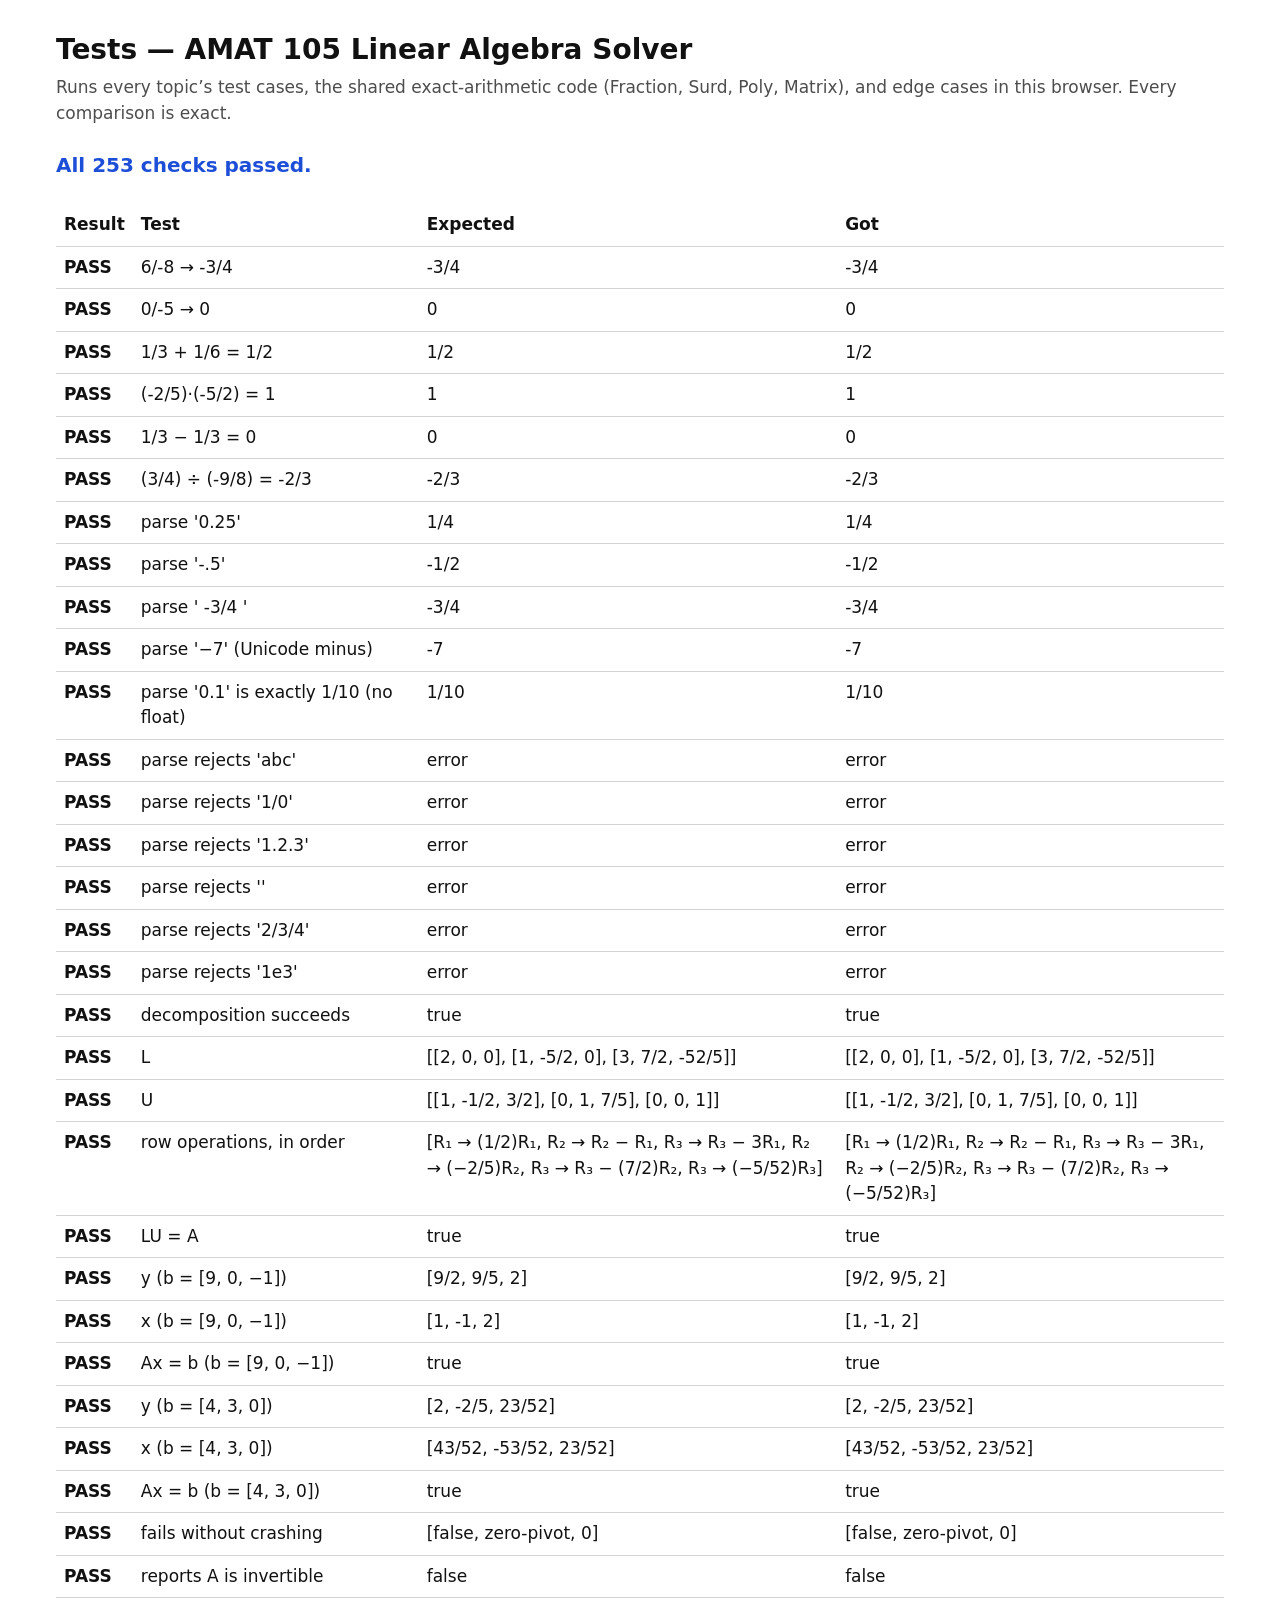
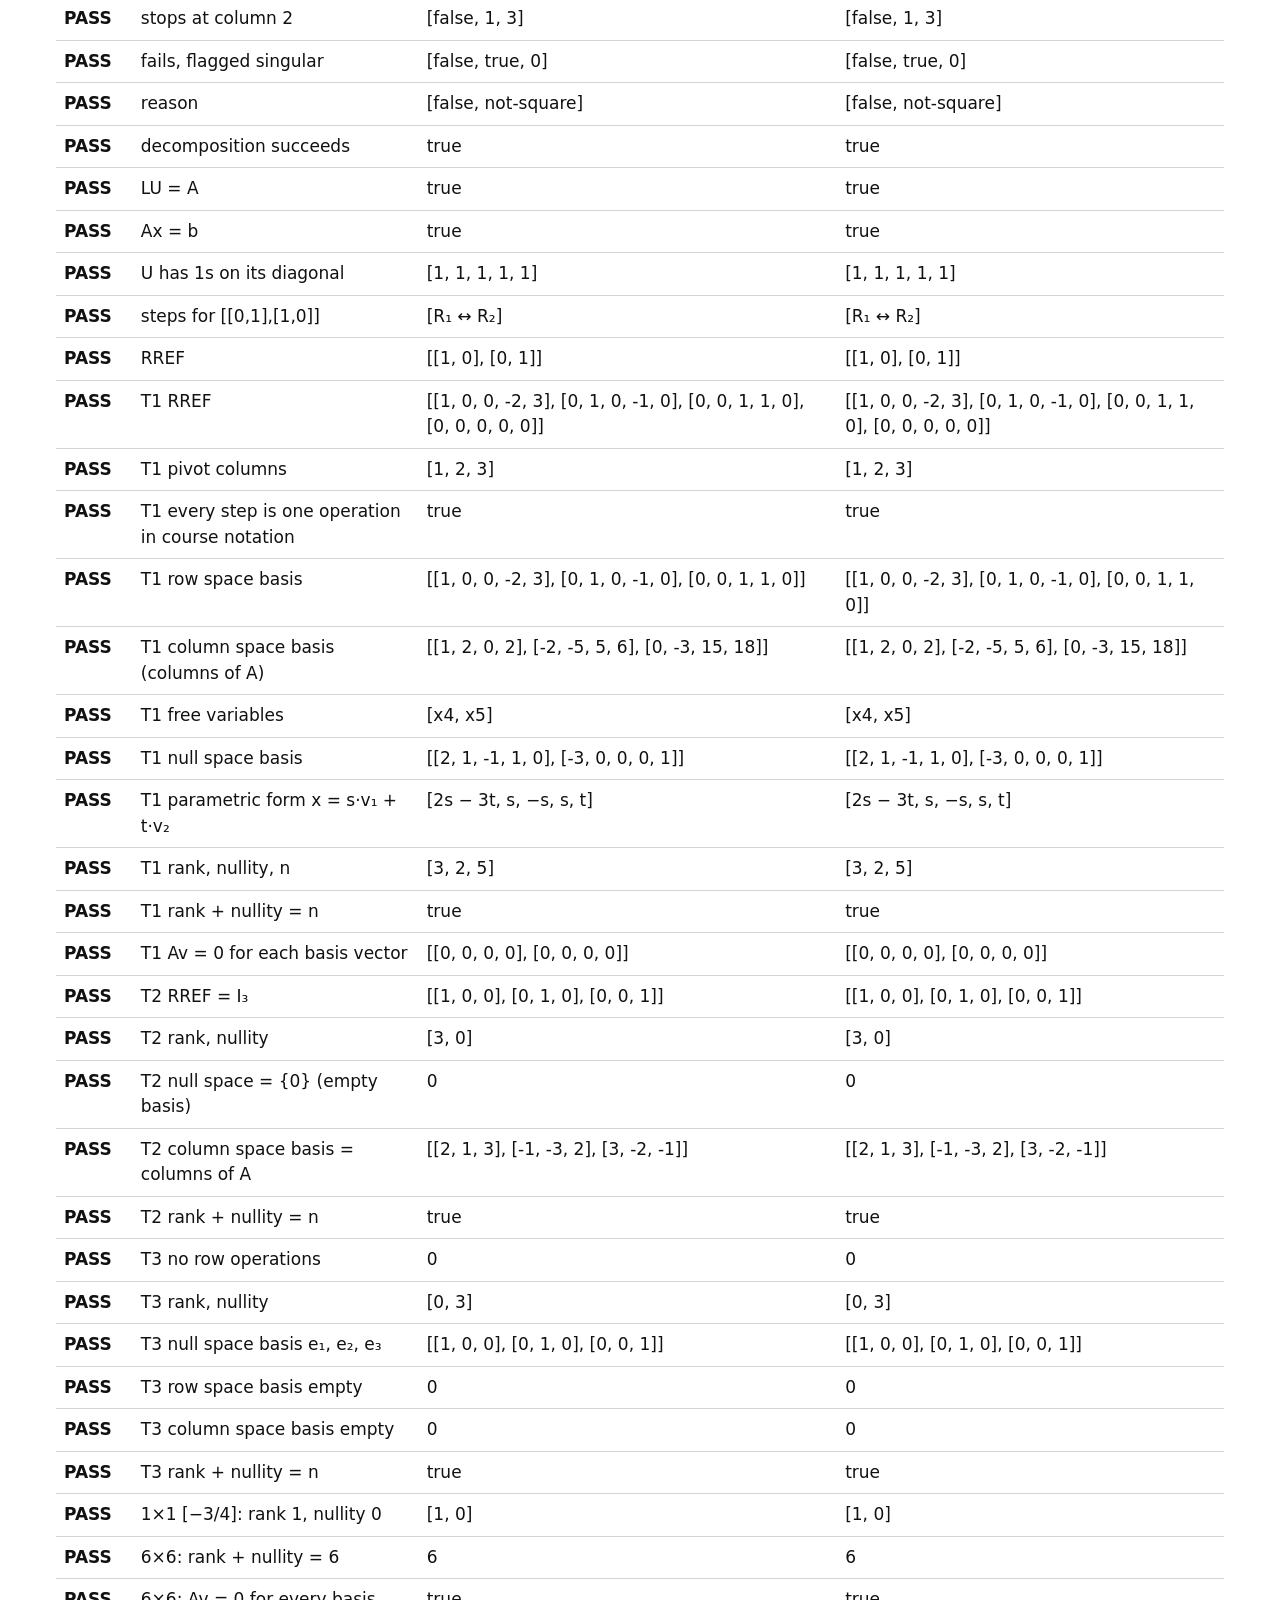
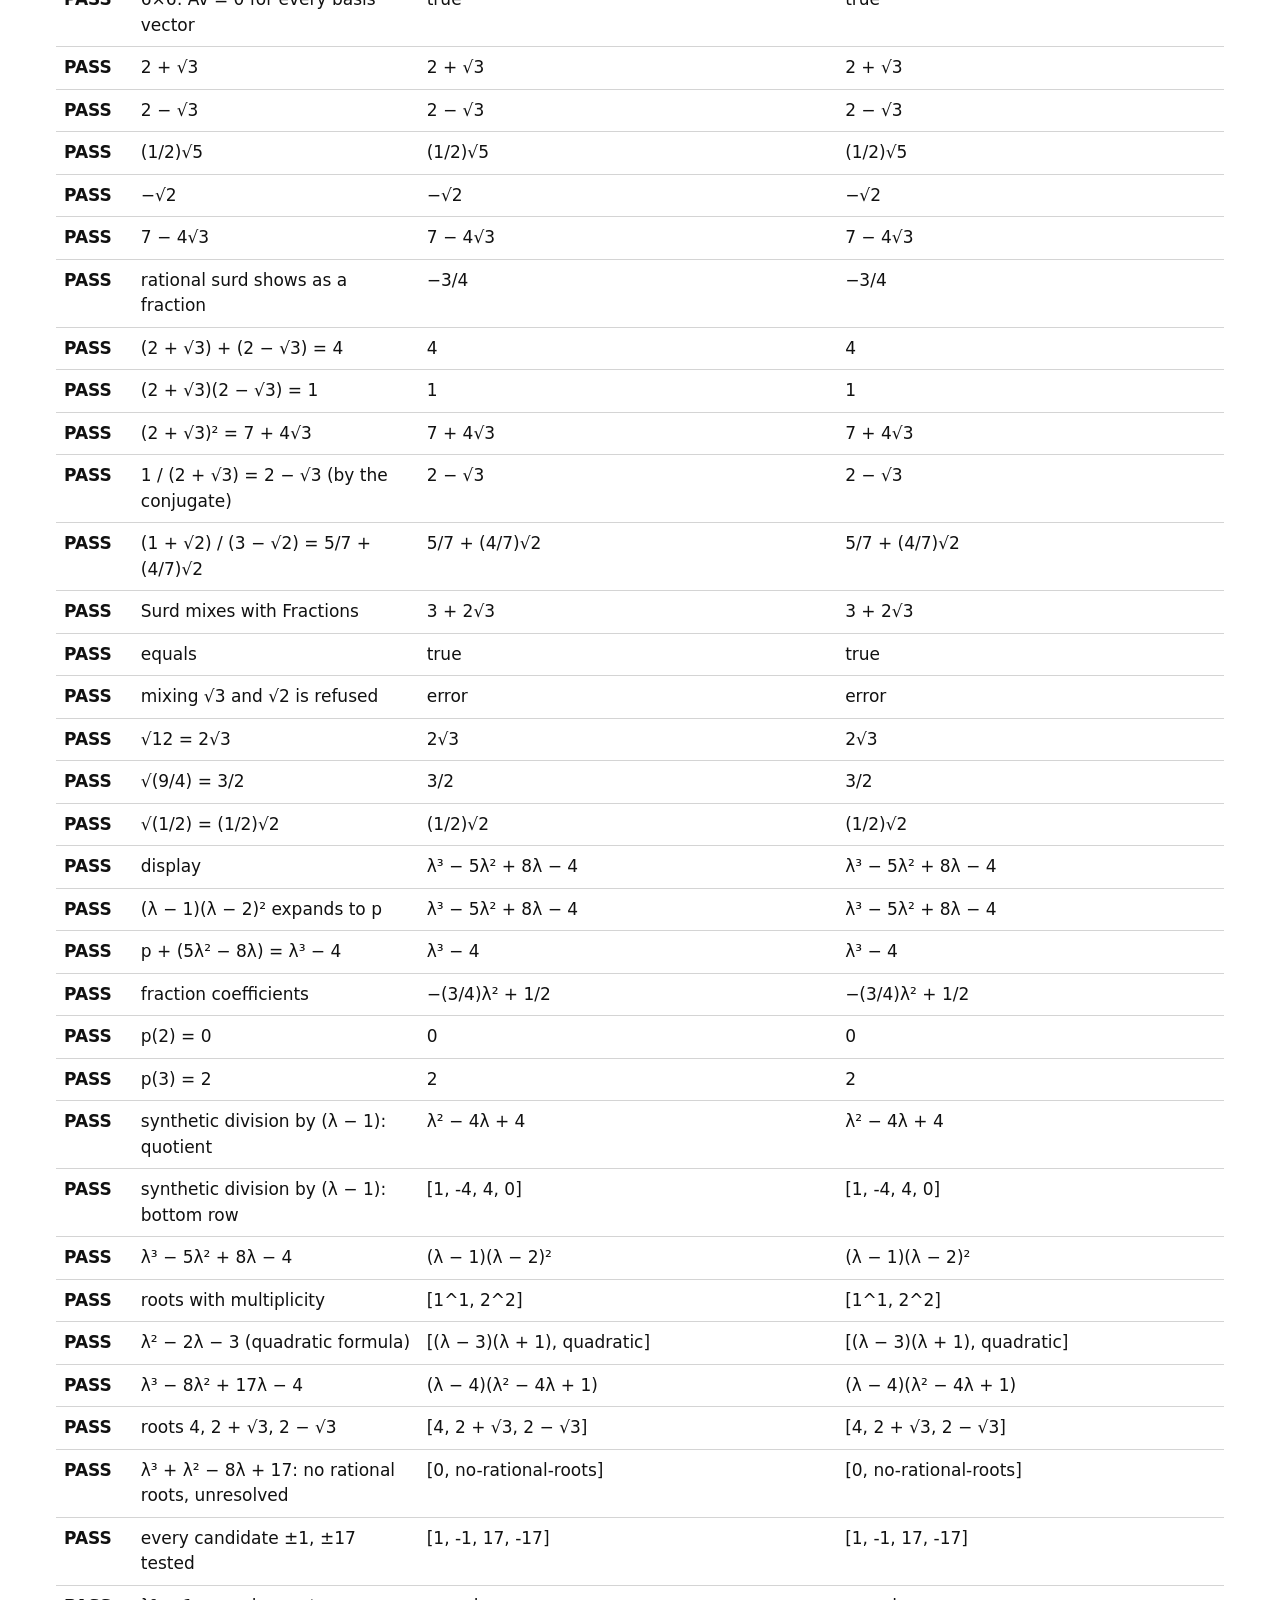
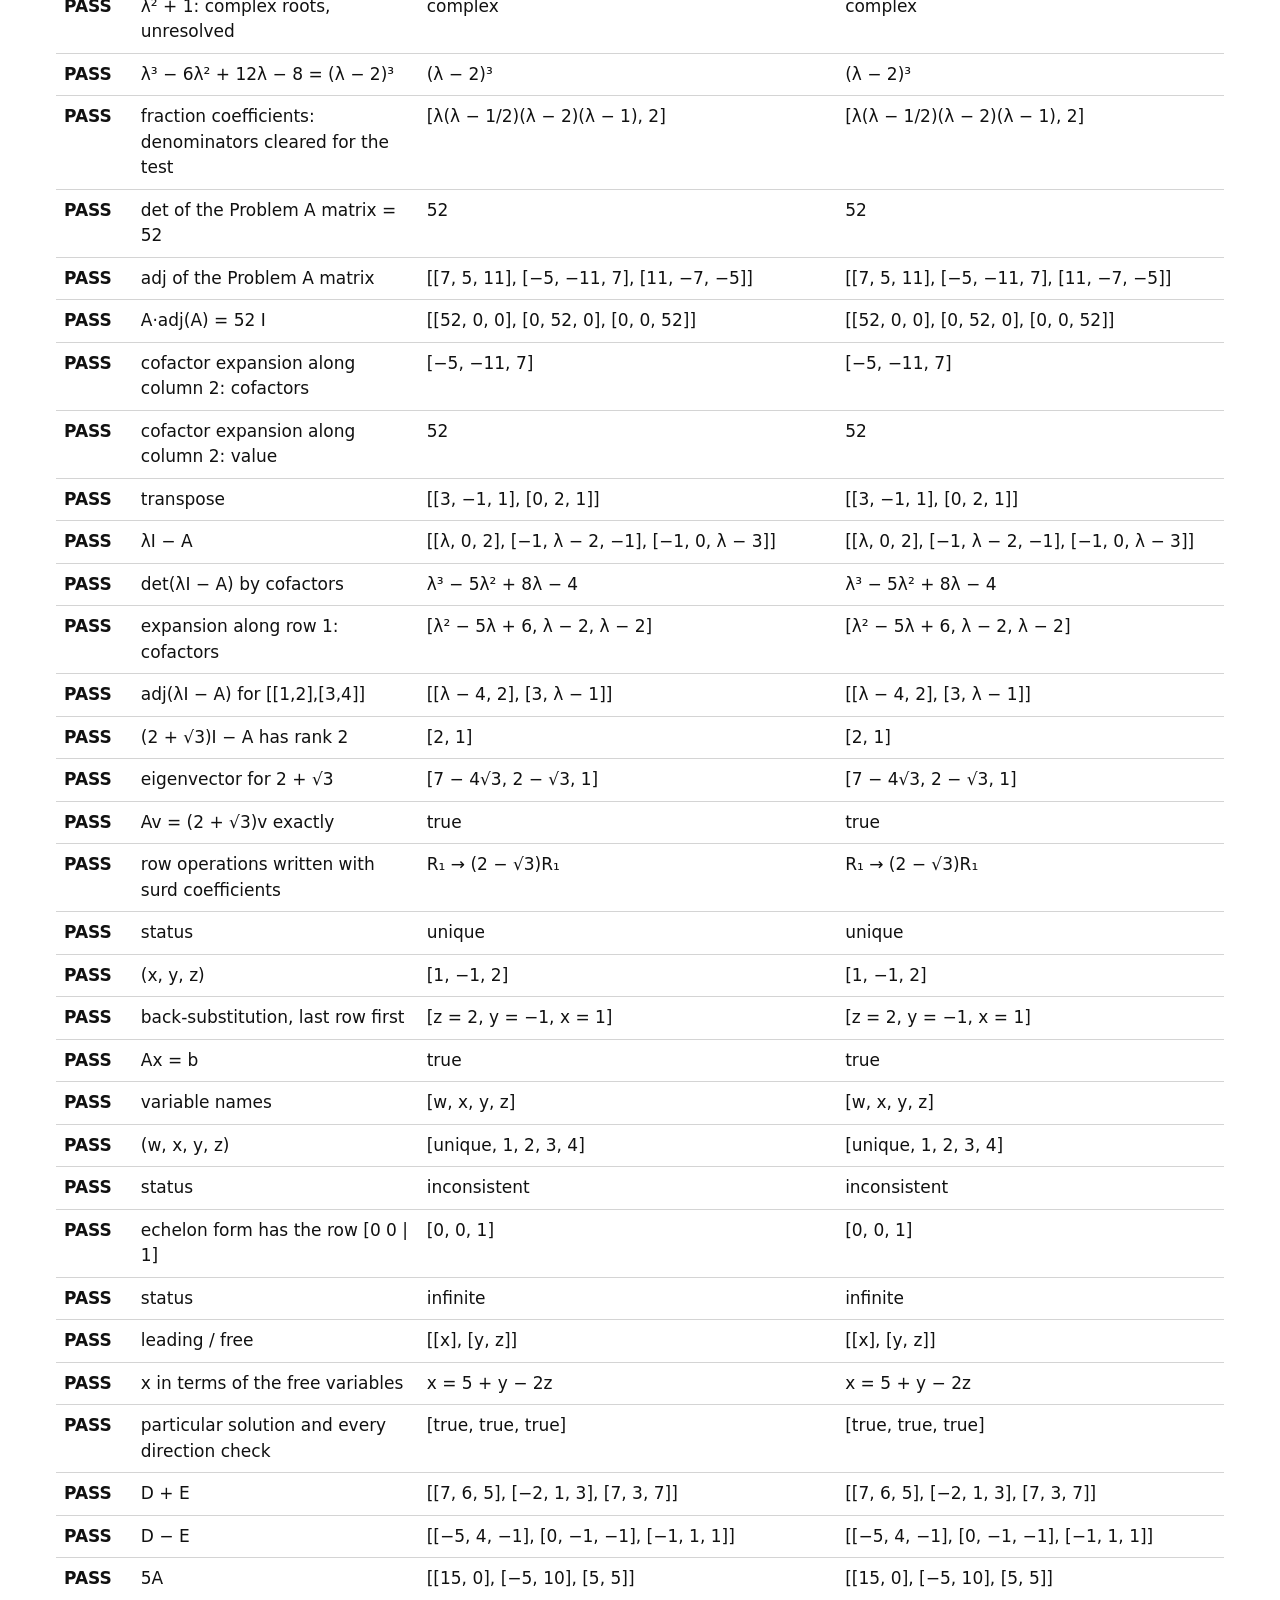
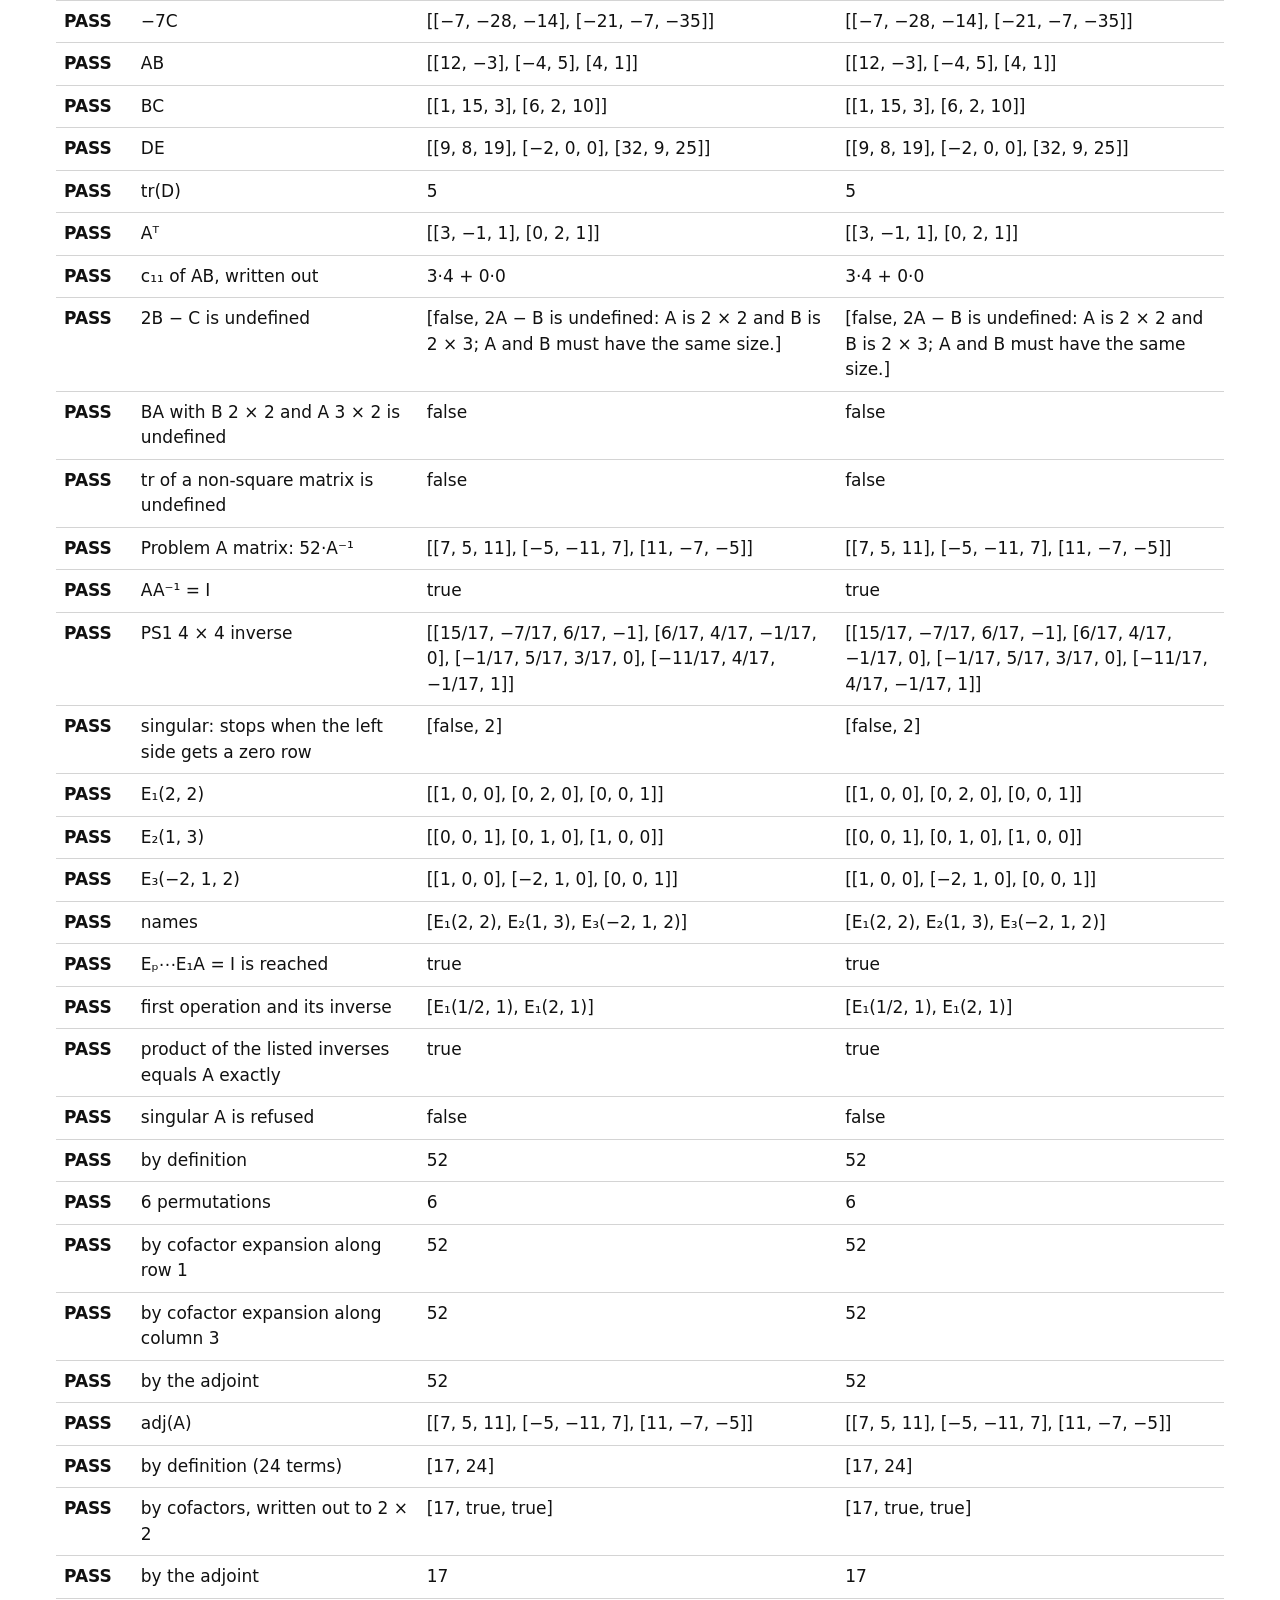
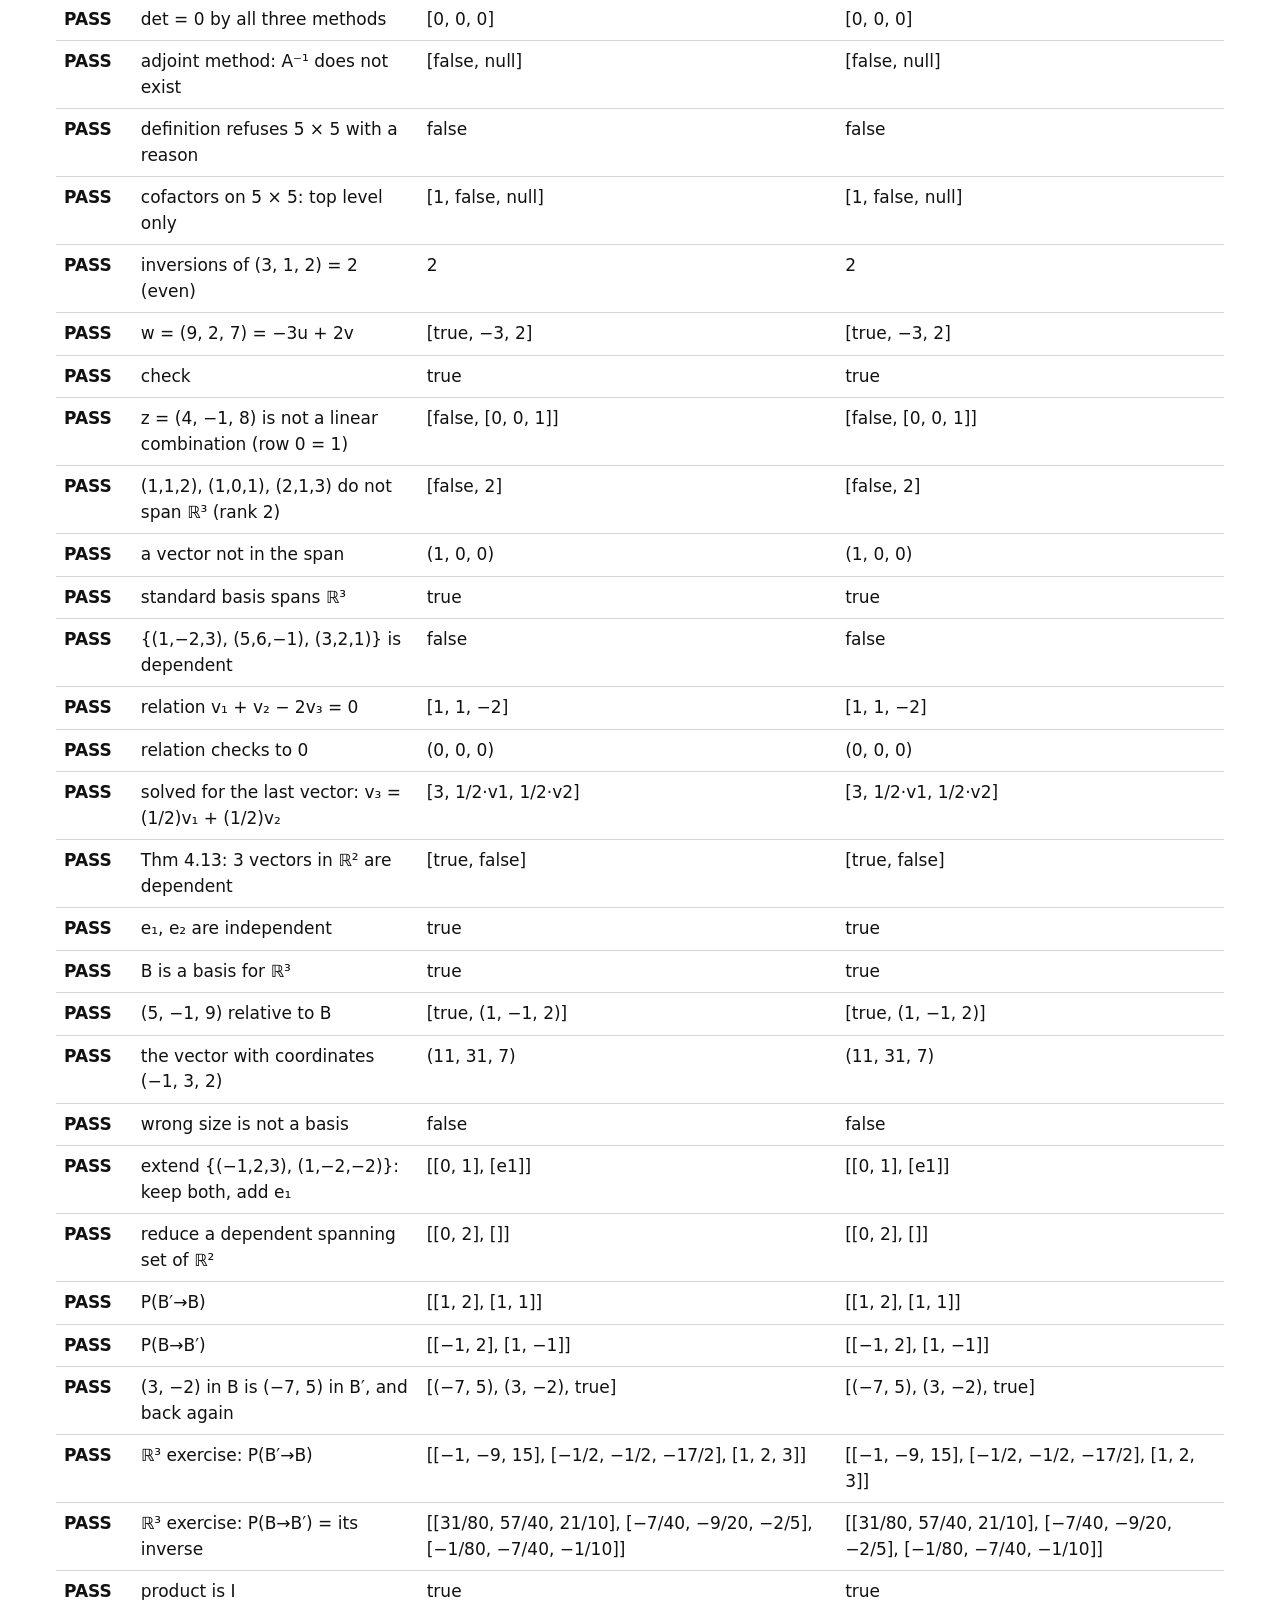
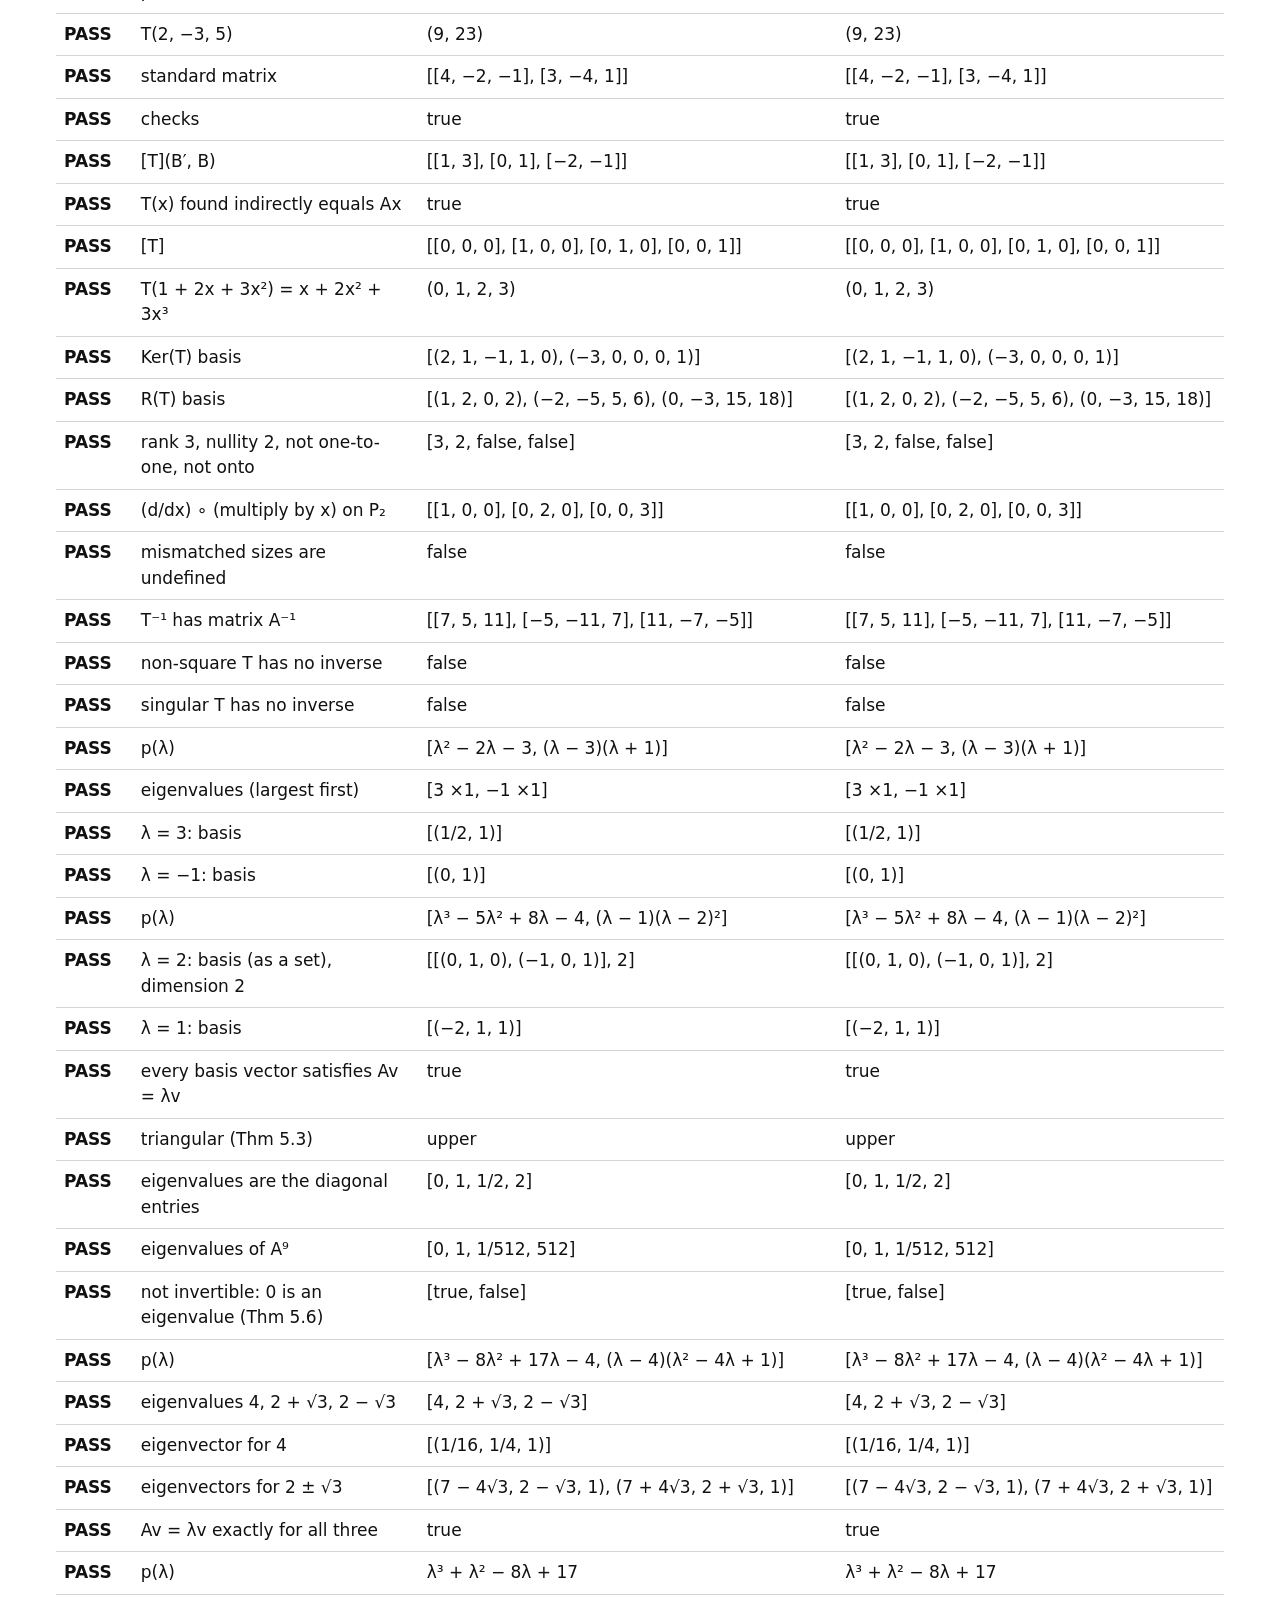
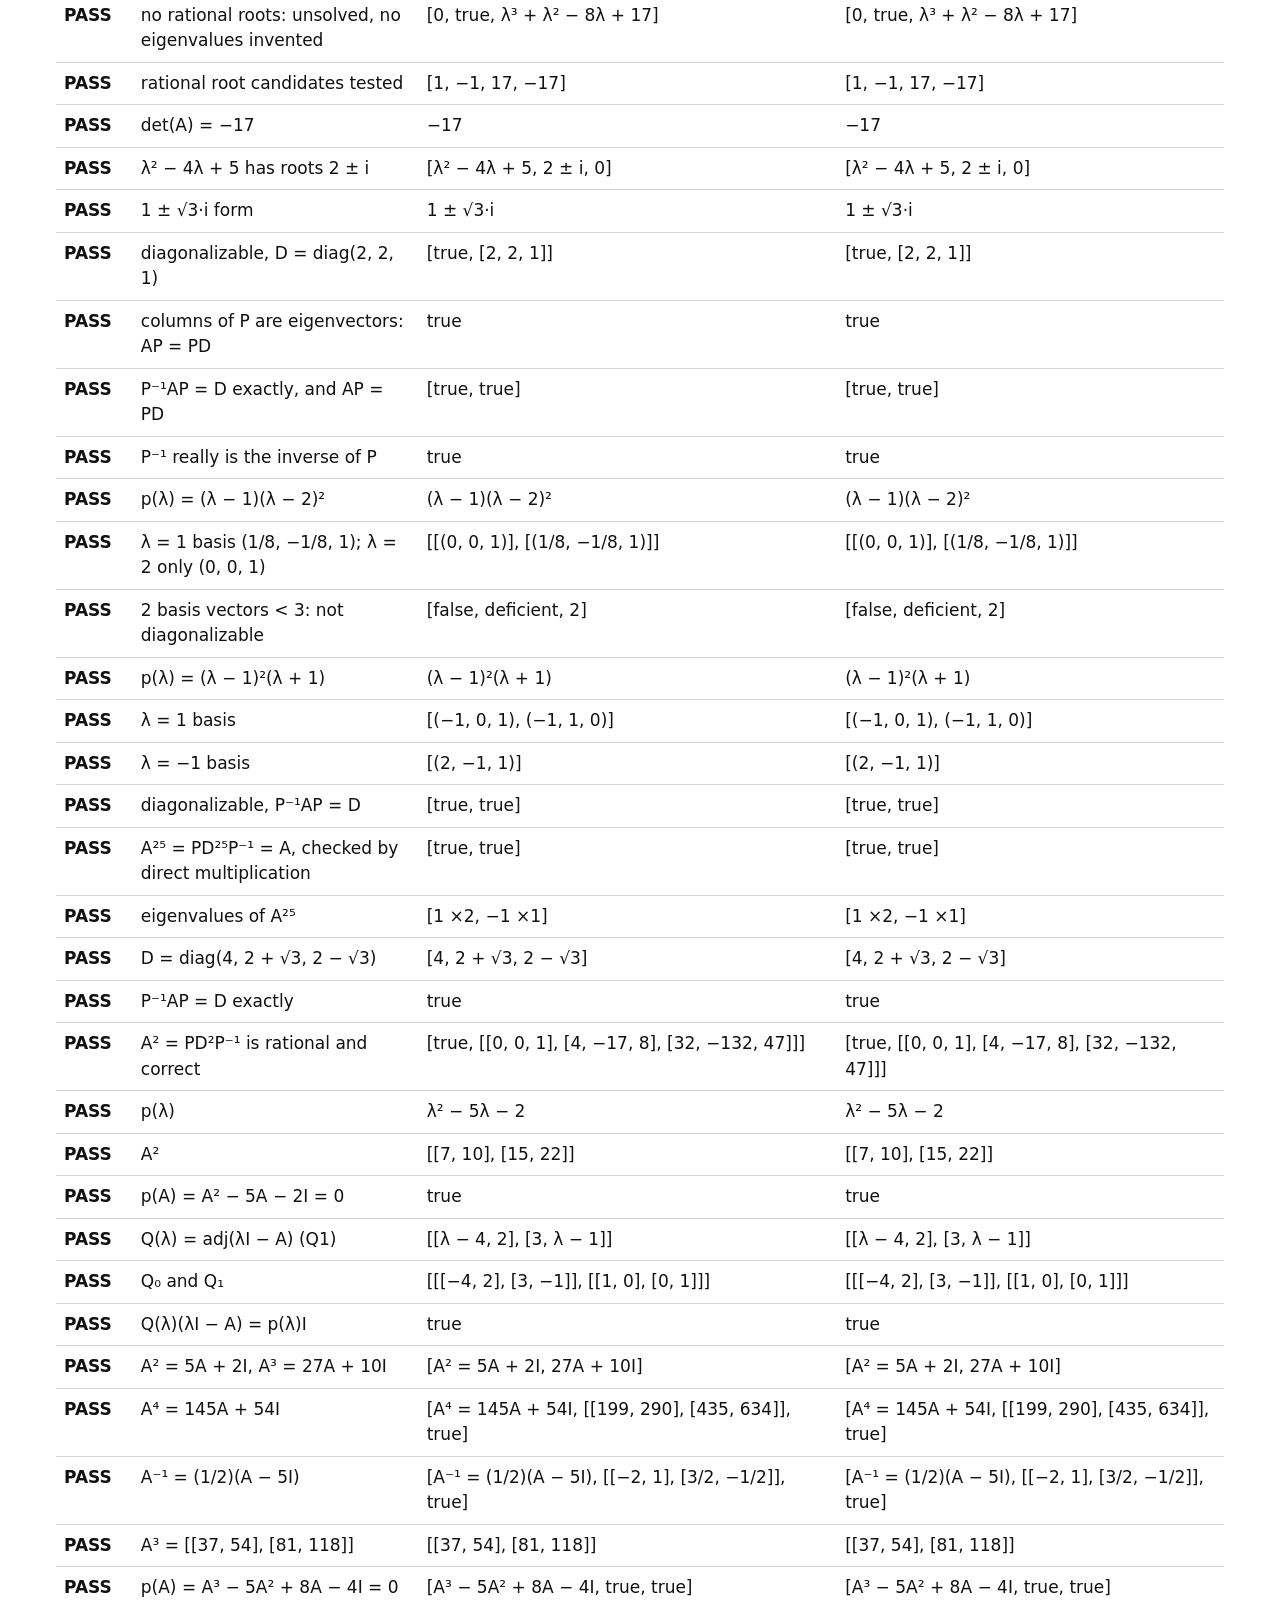
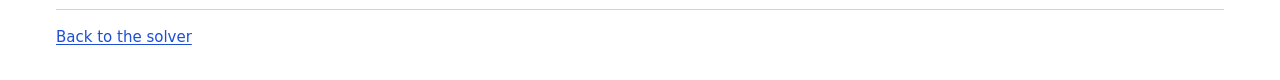
==== commit 9c1ae1a0: "Phase 3: eigenvalues, diagonalization and Cayley-Hamilton" ====
--- a/tests.html
+++ b/tests.html
@@ -5,7 +5,7 @@
   <meta name="viewport" content="width=device-width, initial-scale=1">
   <meta name="robots" content="noindex">
   <title>Tests — AMAT 105 Linear Algebra Solver</title>
-  <link rel="stylesheet" href="style.css?v=9">
+  <link rel="stylesheet" href="style.css?v=10">
   <style>
     .t-table { width: 100%; border-collapse: collapse; font-variant-numeric: tabular-nums; }
     .t-table th, .t-table td { text-align: left; vertical-align: top; padding: var(--s1); border-bottom: 1px solid var(--line-soft); }
@@ -31,18 +31,20 @@
     <p class="hint"><a href="index.html">Back to the solver</a></p>
   </main>
 
-  <script src="fraction.js?v=9"></script>
-  <script src="surd.js?v=9"></script>
-  <script src="rowreduce.js?v=9"></script>
-  <script src="matrix.js?v=9"></script>
-  <script src="poly.js?v=9"></script>
-  <script src="lu.js?v=9"></script>
-  <script src="spaces.js?v=9"></script>
-  <script src="systems.js?v=9"></script>
-  <script src="matops.js?v=9"></script>
-  <script src="determinants.js?v=9"></script>
-  <script src="vectorspaces.js?v=9"></script>
-  <script src="lintrans.js?v=9"></script>
+  <script src="fraction.js?v=10"></script>
+  <script src="surd.js?v=10"></script>
+  <script src="rowreduce.js?v=10"></script>
+  <script src="matrix.js?v=10"></script>
+  <script src="poly.js?v=10"></script>
+  <script src="lu.js?v=10"></script>
+  <script src="spaces.js?v=10"></script>
+  <script src="systems.js?v=10"></script>
+  <script src="matops.js?v=10"></script>
+  <script src="determinants.js?v=10"></script>
+  <script src="vectorspaces.js?v=10"></script>
+  <script src="lintrans.js?v=10"></script>
+  <script src="eigen.js?v=10"></script>
+  <script src="diagonalization.js?v=10"></script>
   <script>
     (function () {
       "use strict";
@@ -490,6 +492,102 @@
         eq("singular T has no inverse", LinTrans.inverse([[1, 2], [2, 4]]).ok, false);
       });
 
+
+      /* ================= Eigenvalues and Eigenvectors (E) ================= */
+      const eig = (r) => r.eigenvalues.map((e) => D(e.value) + " ×" + e.algebraic);
+      const basisSet = (e) => e.basis.map(Dv).sort();
+      test("E Test 1: A = [[3,0],[8,−1]]", () => {
+        const r = Eigen.analyze([[3, 0], [8, -1]]);
+        eq("p(λ)", [D(r.p), r.factorization.factored], ["λ² − 2λ − 3", "(λ − 3)(λ + 1)"]);
+        eq("eigenvalues (largest first)", eig(r), ["3 ×1", "−1 ×1"]);
+        eq("λ = 3: basis", basisSet(r.eigenvalues[0]), ["(1/2, 1)"]);
+        eq("λ = −1: basis", basisSet(r.eigenvalues[1]), ["(0, 1)"]);
+      });
+      test("E Test 2: A = [[0,0,−2],[1,2,1],[1,0,3]]", () => {
+        const r = Eigen.analyze([[0, 0, -2], [1, 2, 1], [1, 0, 3]]);
+        eq("p(λ)", [D(r.p), r.factorization.factored], ["λ³ − 5λ² + 8λ − 4", "(λ − 1)(λ − 2)²"]);
+        eq("λ = 2: basis (as a set), dimension 2", [basisSet(r.eigenvalues[0]), r.eigenvalues[0].geometric], [["(−1, 0, 1)", "(0, 1, 0)"].sort(), 2]);
+        eq("λ = 1: basis", basisSet(r.eigenvalues[1]), ["(−2, 1, 1)"]);
+        eq("every basis vector satisfies Av = λv", r.eigenvalues.every((e) => e.checks.every(Boolean)), true);
+      });
+      test("E Test 3: triangular, powers, invertibility", () => {
+        const r = Eigen.analyze([[1, 3, 7, 11], [0, F("1/2"), 3, 8], [0, 0, 0, 4], [0, 0, 0, 2]], 9);
+        eq("triangular (Thm 5.3)", r.triangular, "upper");
+        eq("eigenvalues are the diagonal entries", r.eigenvalues.map((e) => D(e.value)).sort(), ["1", "1/2", "0", "2"].sort());
+        eq("eigenvalues of A⁹", r.powers.values.map((v) => D(v.power)).sort(), ["1", "1/512", "0", "512"].sort());
+        eq("not invertible: 0 is an eigenvalue (Thm 5.6)", [r.zeroIsEigenvalue, r.invertible], [true, false]);
+      });
+      test("E Test 4: surd eigenvalues", () => {
+        const A4 = [[0, 1, 0], [0, 0, 1], [4, -17, 8]];
+        const r = Eigen.analyze(A4);
+        eq("p(λ)", [D(r.p), r.factorization.factored], ["λ³ − 8λ² + 17λ − 4", "(λ − 4)(λ² − 4λ + 1)"]);
+        eq("eigenvalues 4, 2 + √3, 2 − √3", r.eigenvalues.map((e) => D(e.value)), ["4", "2 + √3", "2 − √3"]);
+        eq("eigenvector for 4", basisSet(r.eigenvalues[0]), ["(1/16, 1/4, 1)"]);
+        eq("eigenvectors for 2 ± √3", [Dv(r.eigenvalues[1].basis[0]), Dv(r.eigenvalues[2].basis[0])], ["(7 − 4√3, 2 − √3, 1)", "(7 + 4√3, 2 + √3, 1)"]);
+        eq("Av = λv exactly for all three", r.eigenvalues.every((e) => e.checks.every(Boolean)), true);
+      });
+      test("E Test 5: cannot finish exactly (class problem 6)", () => {
+        const r = Eigen.analyze([[-1, 3, 2], [1, 2, -3], [2, 1, -2]]);
+        eq("p(λ)", D(r.p), "λ³ + λ² − 8λ + 17");
+        eq("no rational roots: unsolved, no eigenvalues invented", [r.eigenvalues.length, !!r.unsolved, D(r.unsolved.factor)], [0, true, "λ³ + λ² − 8λ + 17"]);
+        eq("rational root candidates tested", r.factorization.work.tested.map((t) => D(t.r)), ["1", "−1", "17", "−17"]);
+        eq("det(A) = −17", D(r.det), "−17");
+      });
+      test("E: complex eigenvalues shown exactly (Q3)", () => {
+        const r = Eigen.analyze([[1, -2], [1, 3]]);
+        eq("λ² − 4λ + 5 has roots 2 ± i", [D(r.p), r.complex && r.complex.text, r.eigenvalues.length], ["λ² − 4λ + 5", "2 ± i", 0]);
+        eq("1 ± √3·i form", Poly.from([4, -2, 1]).factor().unresolved.complex.text, "1 ± √3·i");
+      });
+
+      /* ================= Diagonalization and Cayley–Hamilton (E2) ================= */
+      test("E2 Diagonalization Test 1", () => {
+        const r = Diagonalization.diagonalize([[0, 0, -2], [1, 2, 1], [1, 0, 3]]);
+        eq("diagonalizable, D = diag(2, 2, 1)", [r.ok, r.diag.map(D)], [true, ["2", "2", "1"]]);
+        eq("columns of P are eigenvectors: AP = PD", Matrix.equals(r.AP, r.PD), true);
+        eq("P⁻¹AP = D exactly, and AP = PD", [r.checkD, r.checkAPPD], [true, true]);
+        eq("P⁻¹ really is the inverse of P", Matrix.equals(Matrix.multiply(r.P, r.Pinv), Matrix.identity(3)), true);
+      });
+      test("E2 Diagonalization Test 2: not diagonalizable", () => {
+        const r = Diagonalization.diagonalize([[1, 0, 0], [1, 2, 0], [-3, 5, 2]]);
+        eq("p(λ) = (λ − 1)(λ − 2)²", r.eigen.factorization.factored, "(λ − 1)(λ − 2)²");
+        eq("λ = 1 basis (1/8, −1/8, 1); λ = 2 only (0, 0, 1)", r.eigen.eigenvalues.map(basisSet), [["(0, 0, 1)"], ["(1/8, −1/8, 1)"]]);
+        eq("2 basis vectors < 3: not diagonalizable", [r.ok, r.reason, r.total], [false, "deficient", 2]);
+      });
+      test("E2 Diagonalization Test 3: A²⁵ = A", () => {
+        const A3 = [[-1, -2, -2], [1, 2, 1], [-1, -1, 0]];
+        const r = Diagonalization.diagonalize(A3, 25);
+        eq("p(λ) = (λ − 1)²(λ + 1)", r.eigen.factorization.factored, "(λ − 1)²(λ + 1)");
+        eq("λ = 1 basis", basisSet(r.eigen.eigenvalues[0]), ["(−1, 0, 1)", "(−1, 1, 0)"]);
+        eq("λ = −1 basis", basisSet(r.eigen.eigenvalues[1]), ["(2, −1, 1)"]);
+        eq("diagonalizable, P⁻¹AP = D", [r.ok, r.checkD], [true, true]);
+        eq("A²⁵ = PD²⁵P⁻¹ = A, checked by direct multiplication", [Matrix.equals(r.powers.Ak, A3), r.powers.check], [true, true]);
+        eq("eigenvalues of A²⁵", r.eigen.eigenvalues.map((e) => D(Eigen.power(e.value, 25)) + " ×" + e.algebraic), ["1 ×2", "−1 ×1"]);
+      });
+      test("E2 Diagonalization Test 4: surds", () => {
+        const r = Diagonalization.diagonalize([[0, 1, 0], [0, 0, 1], [4, -17, 8]], 2);
+        eq("D = diag(4, 2 + √3, 2 − √3)", r.diag.map(D), ["4", "2 + √3", "2 − √3"]);
+        eq("P⁻¹AP = D exactly", r.checkD, true);
+        eq("A² = PD²P⁻¹ is rational and correct", [r.powers.check, Dm(r.powers.Ak)], [true, [["0", "0", "1"], ["4", "−17", "8"], ["32", "−132", "47"]]]);
+      });
+      test("E2 Cayley–Hamilton (class illustration)", () => {
+        const r = Diagonalization.cayleyHamilton([[1, 2], [3, 4]], 4);
+        eq("p(λ)", D(r.p), "λ² − 5λ − 2");
+        eq("A²", Dm(r.powers[2]), [["7", "10"], ["15", "22"]]);
+        eq("p(A) = A² − 5A − 2I = 0", r.checkZero, true);
+        eq("Q(λ) = adj(λI − A) (Q1)", Dm(r.Q), [["λ − 4", "2"], ["3", "λ − 1"]]);
+        eq("Q₀ and Q₁", [Dm(r.Qk[0]), Dm(r.Qk[1])], [[["−4", "2"], ["3", "−1"]], [["1", "0"], ["0", "1"]]]);
+        eq("Q(λ)(λI − A) = p(λ)I", r.checkQ, true);
+        eq("A² = 5A + 2I, A³ = 27A + 10I", [r.reduction.lines[0].split(", so ")[1], r.reduction.lines[1].split(" = ").pop()], ["A² = 5A + 2I", "27A + 10I"]);
+        eq("A⁴ = 145A + 54I", [r.reduction.text, Dm(r.reduction.value), r.reduction.check], ["A⁴ = 145A + 54I", [["199", "290"], ["435", "634"]], true]);
+        eq("A⁻¹ = (1/2)(A − 5I)", [r.inverse.lines[2].split(" = ").slice(0, 2).join(" = "), Dm(r.inverse.value), r.inverse.check], ["A⁻¹ = (1/2)(A − 5I)", [["−2", "1"], ["3/2", "−1/2"]], true]);
+        const A3 = Diagonalization.cayleyHamilton(Diagonalization.cayleyHamilton([[1, 2], [3, 4]], 3).A, 3);
+        eq("A³ = [[37, 54], [81, 118]]", Dm(A3.reduction.value), [["37", "54"], ["81", "118"]]);
+      });
+      test("E2 Cayley–Hamilton 3 × 3 check", () => {
+        const r = Diagonalization.cayleyHamilton([[0, 0, -2], [1, 2, 1], [1, 0, 3]]);
+        eq("p(A) = A³ − 5A² + 8A − 4I = 0", [Diagonalization.comboText(r.coeffs), r.checkZero, r.checkQ], ["A³ − 5A² + 8A − 4I", true, true]);
+      });
+
       const s = document.getElementById("summary");
       s.textContent = fail === 0 ? "All " + pass + " checks passed." : fail + " of " + (pass + fail) + " checks failed.";
       s.dataset.status = fail === 0 ? "pass" : "fail";
